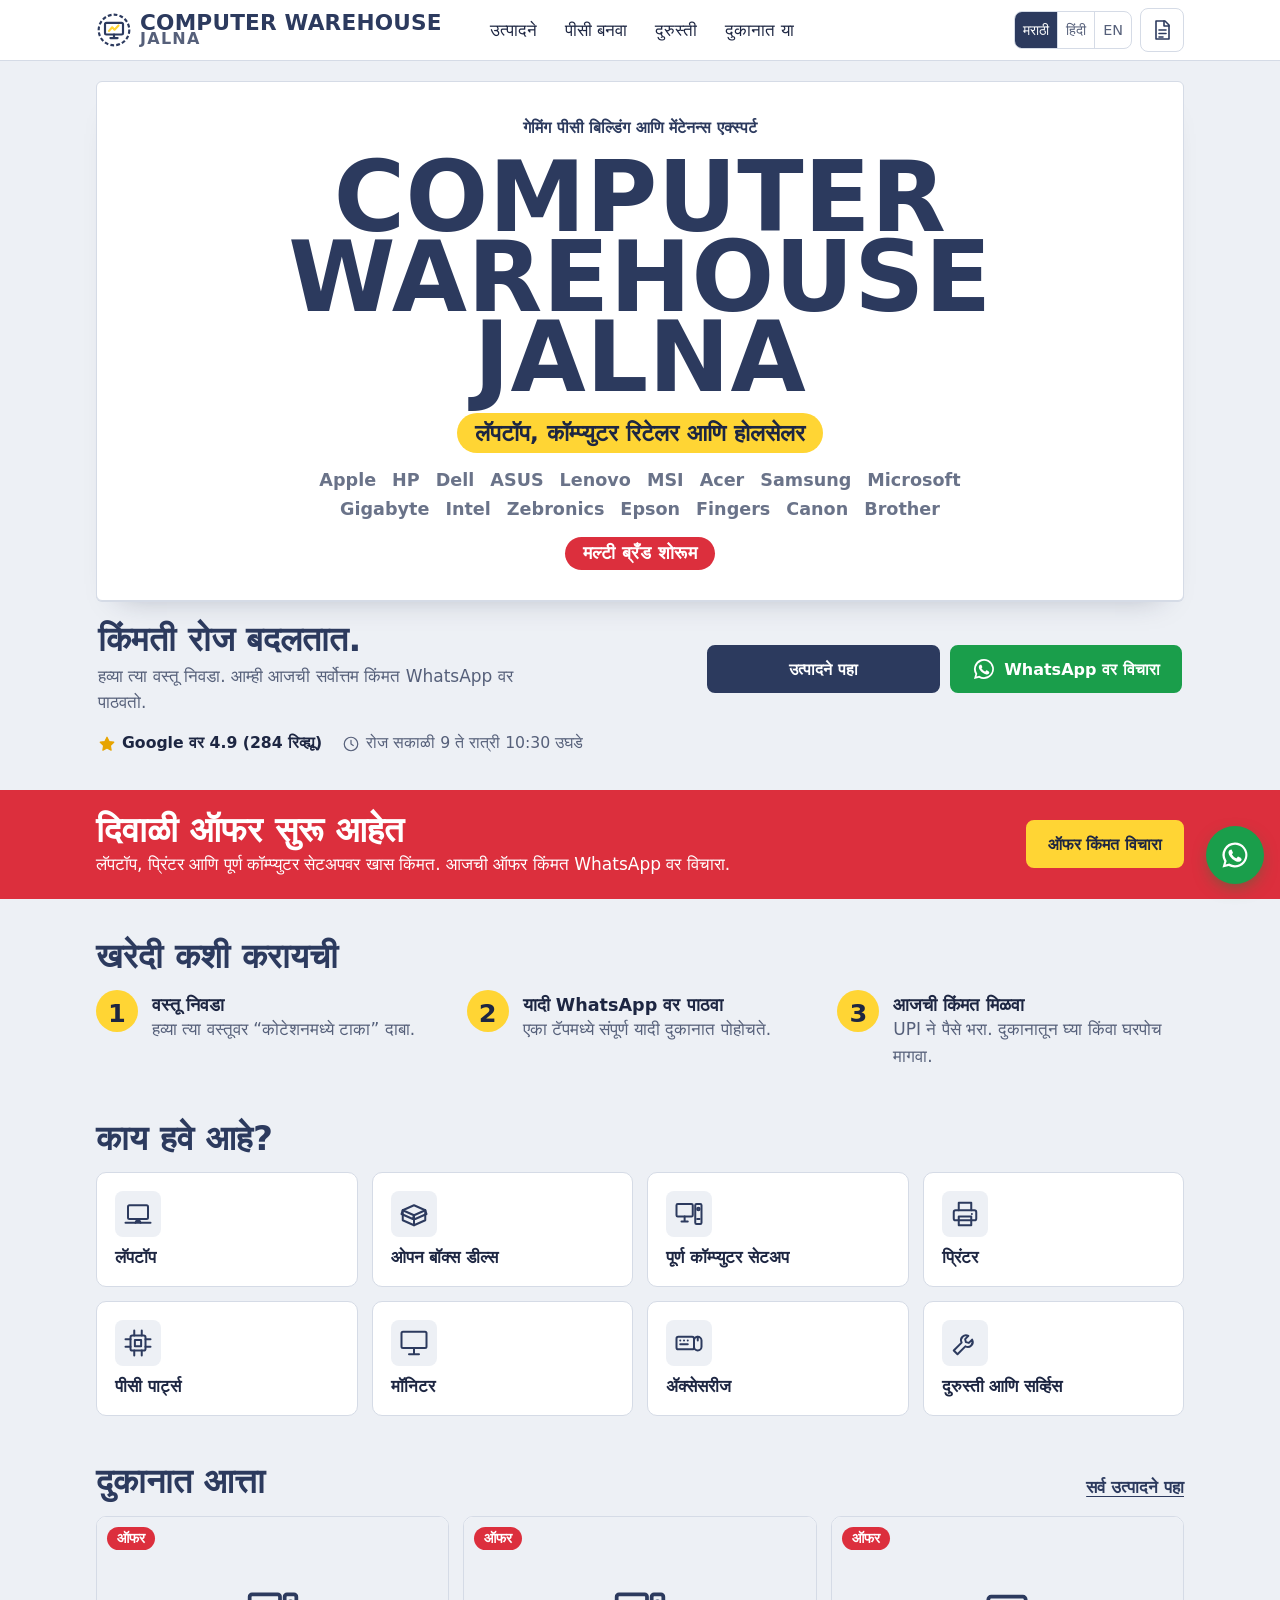
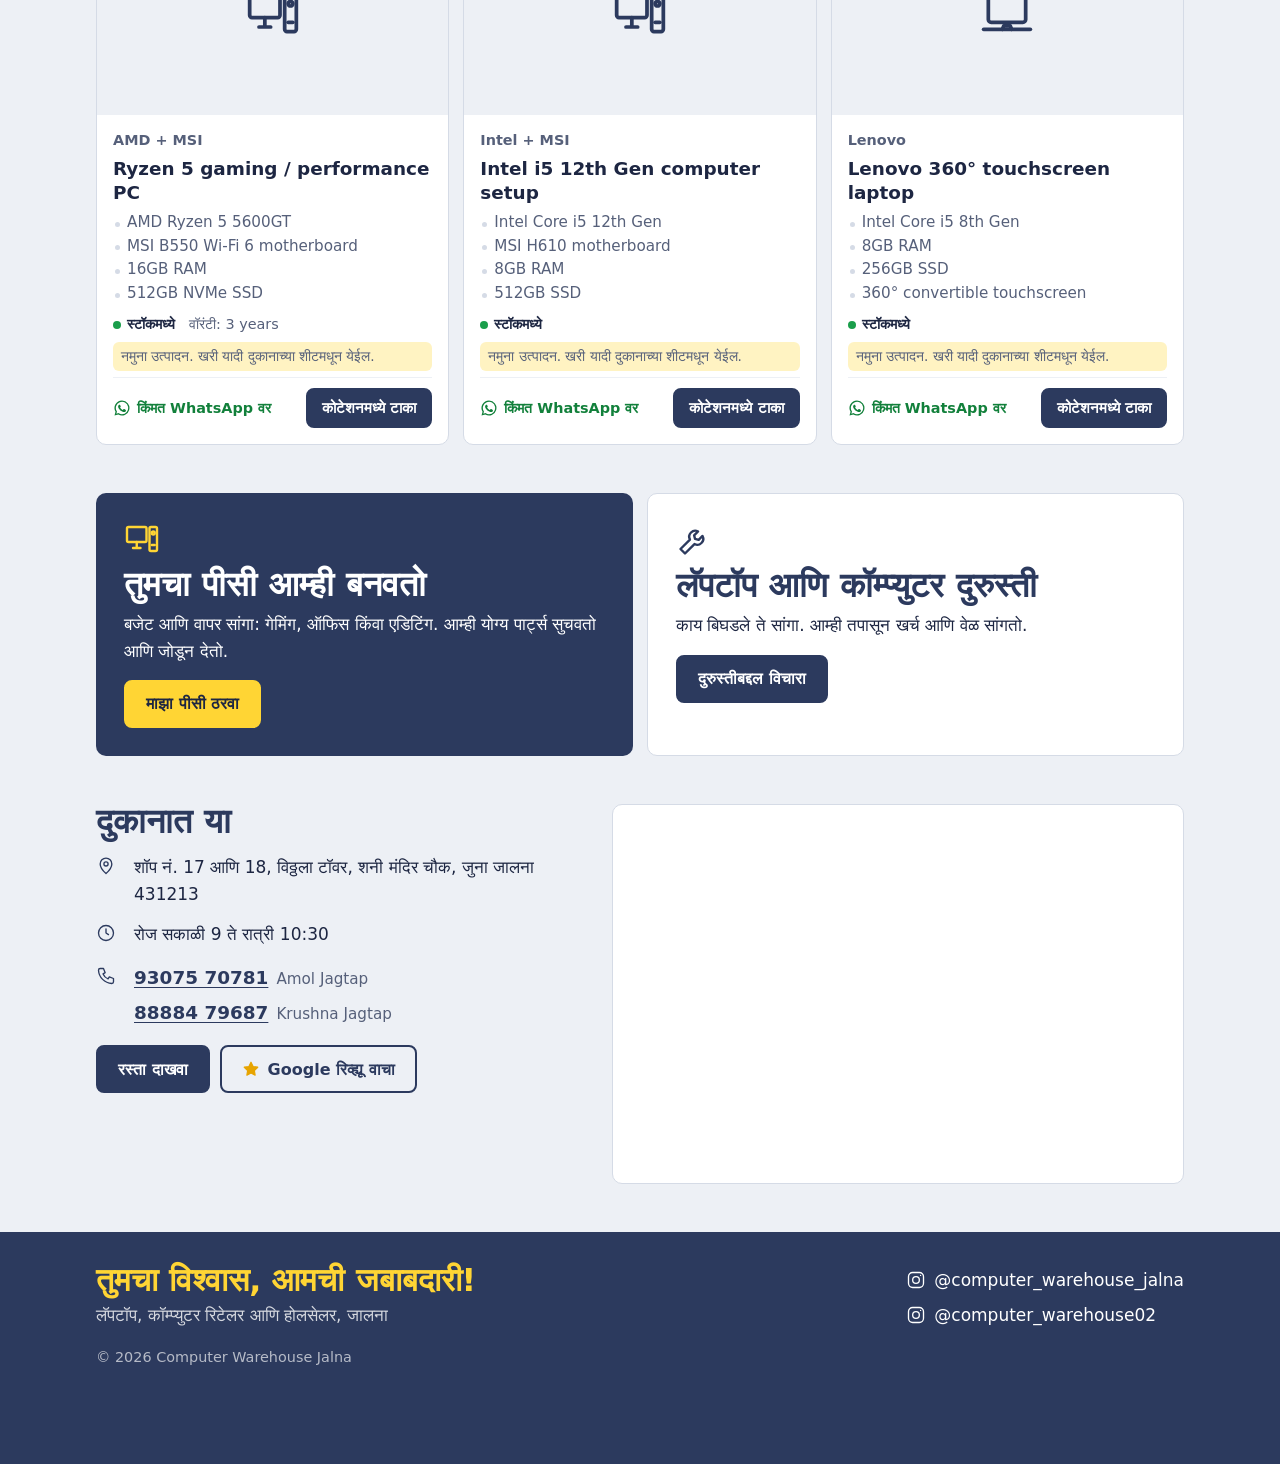
==== pc-shop/index.html @ ecf039ef "Add Computer Warehouse Jalna home page draft Signboard-style hero, Diwali offer strip, how buying wo" ====
<!doctype html>
<html lang="mr">
<head>
  <meta charset="utf-8">
  <meta name="viewport" content="width=device-width, initial-scale=1">
  <title>Computer Warehouse Jalna | लॅपटॉप, कॉम्प्युटर, प्रिंटर</title>
  <meta name="description" content="Computer Warehouse Jalna: laptops, complete computer setups, printers, PC parts and repair at Shani Mandir Chowk, Old Jalna. Get today's price on WhatsApp.">
  <meta name="theme-color" content="#2C3A5E">
  <link rel="preload" href="assets/fonts/teko-latin-700-normal.woff2" as="font" type="font/woff2" crossorigin>
  <link rel="preload" href="assets/fonts/mukta-devanagari-400-normal.woff2" as="font" type="font/woff2" crossorigin>
  <link rel="stylesheet" href="assets/css/fonts.css">
  <link rel="stylesheet" href="assets/css/style.css">
</head>
<body>
  <a class="skip" href="#main" data-i18n="skip">मुख्य मजकुराकडे जा</a>

  <header class="topbar">
    <div class="topbar-inner">
      <a class="logo" href="index.html" aria-label="Computer Warehouse Jalna">
        <span class="logo-mark" data-icon="mark"></span>
        <span class="logo-text"><span class="logo-name">Computer Warehouse</span><span class="logo-city">Jalna</span></span>
      </a>

      <nav class="nav" aria-label="Main">
        <a href="products.html" data-i18n="nav_products">उत्पादने</a>
        <a href="build.html" data-i18n="nav_build">पीसी बनवा</a>
        <a href="repair.html" data-i18n="nav_repair">दुरुस्ती</a>
        <a href="#visit" data-i18n="nav_visit">दुकानात या</a>
      </nav>

      <div class="topbar-tools">
        <div class="lang" role="group" aria-label="Language / भाषा">
          <button type="button" data-lang="mr" aria-pressed="true">मराठी</button>
          <button type="button" data-lang="hi" aria-pressed="false">हिंदी</button>
          <button type="button" data-lang="en" aria-pressed="false">EN</button>
        </div>
        <button type="button" class="quote-btn" data-open-quote data-i18n-label="quote_btn">
          <span data-icon="quote"></span>
          <span class="quote-count" data-quote-count hidden>0</span>
        </button>
      </div>
    </div>
  </header>

  <main id="main">
    <section class="hero">
      <div class="wrap">
        <div class="board">
          <p class="board-kicker" data-i18n="hero_kicker">गेमिंग पीसी बिल्डिंग आणि मेंटेनन्स एक्स्पर्ट</p>
          <h1 class="board-name"><span>Computer Warehouse</span> <span>Jalna</span></h1>
          <p class="pill pill-yellow" data-i18n="hero_pill">लॅपटॉप, कॉम्प्युटर रिटेलर आणि होलसेलर</p>
          <ul class="brands" id="brands" aria-label="Brands"></ul>
          <p class="pill pill-red" data-i18n="hero_red">मल्टी ब्रँड शोरूम</p>
        </div>

        <div class="hero-note">
          <div class="hero-price">
            <p class="hero-price-title" data-i18n="price_title">किंमती रोज बदलतात.</p>
            <p data-i18n="price_body">हव्या त्या वस्तू निवडा. आम्ही आजची सर्वोत्तम किंमत WhatsApp वर पाठवतो.</p>
          </div>
          <div class="hero-actions">
            <a class="btn" href="products.html" data-i18n="btn_browse">उत्पादने पहा</a>
            <a class="btn btn-wa" data-wa="wa_hello" href="#"><span data-icon="whatsapp"></span><span data-i18n="btn_wa">WhatsApp वर विचारा</span></a>
          </div>
          <ul class="hero-facts">
            <li><a data-place-link href="#"><span class="fact-star" data-icon="star" data-size="18"></span><span data-rating></span></a></li>
            <li><span data-icon="clock" data-size="18"></span><span data-i18n="open_today">रोज सकाळी 9 ते रात्री 10:30 उघडे</span></li>
          </ul>
        </div>
      </div>
    </section>

    <section class="offer" id="offer">
      <div class="wrap offer-inner">
        <div>
          <h2 class="offer-title" data-i18n="offer_title">दिवाळी ऑफर सुरू आहेत</h2>
          <p data-i18n="offer_body"></p>
        </div>
        <a class="btn btn-yellow" data-wa="wa_offer" href="#" data-i18n="offer_btn">ऑफर किंमत विचारा</a>
      </div>
    </section>

    <section class="section how">
      <div class="wrap">
        <h2 class="h2" data-i18n="how_title">खरेदी कशी करायची</h2>
        <ol class="steps">
          <li><h3 data-i18n="step1_t"></h3><p data-i18n="step1_b"></p></li>
          <li><h3 data-i18n="step2_t"></h3><p data-i18n="step2_b"></p></li>
          <li><h3 data-i18n="step3_t"></h3><p data-i18n="step3_b"></p></li>
        </ol>
      </div>
    </section>

    <section class="section">
      <div class="wrap">
        <h2 class="h2" data-i18n="cat_title">काय हवे आहे?</h2>
        <ul class="cats" id="categories"></ul>
      </div>
    </section>

    <section class="section featured" id="featured-section">
      <div class="wrap">
        <div class="section-head">
          <h2 class="h2" data-i18n="featured_title">दुकानात आत्ता</h2>
          <a class="text-link" href="products.html" data-i18n="featured_more">सर्व उत्पादने पहा</a>
        </div>
        <ul class="cards" id="featured"></ul>
      </div>
    </section>

    <section class="section">
      <div class="wrap services">
        <div class="service service-build">
          <span class="service-icon" data-icon="pc-setups" data-size="36"></span>
          <h2 class="h2" data-i18n="build_t"></h2>
          <p data-i18n="build_b"></p>
          <a class="btn btn-yellow" href="build.html" data-i18n="build_btn"></a>
        </div>
        <div class="service service-repair">
          <span class="service-icon" data-icon="repair" data-size="36"></span>
          <h2 class="h2" data-i18n="repair_t"></h2>
          <p data-i18n="repair_b"></p>
          <a class="btn" href="repair.html" data-i18n="repair_btn"></a>
        </div>
      </div>
    </section>

    <section class="section visit" id="visit">
      <div class="wrap visit-inner">
        <div class="visit-info">
          <h2 class="h2" data-i18n="visit_title">दुकानात या</h2>
          <dl class="facts">
            <div><dt><span data-icon="pin" data-size="20"></span><span class="sr-only">Address</span></dt><dd data-i18n="address"></dd></div>
            <div><dt><span data-icon="clock" data-size="20"></span><span class="sr-only" data-i18n="hours_t"></span></dt><dd data-i18n="hours_v"></dd></div>
            <div><dt><span data-icon="phone" data-size="20"></span><span class="sr-only" data-i18n="phone_t"></span></dt><dd><ul class="phones" id="phones"></ul></dd></div>
          </dl>
          <div class="visit-actions">
            <a class="btn" data-directions href="#" target="_blank" rel="noopener" data-i18n="directions">रस्ता दाखवा</a>
            <a class="btn btn-ghost" data-place-link href="#" target="_blank" rel="noopener"><span class="fact-star" data-icon="star" data-size="18"></span><span data-i18n="reviews_link"></span></a>
          </div>
        </div>
        <div class="visit-map">
          <iframe data-map title="Map: Computer Warehouse Jalna" loading="lazy" referrerpolicy="no-referrer-when-downgrade"></iframe>
        </div>
      </div>
    </section>
  </main>

  <footer class="footer">
    <div class="wrap footer-inner">
      <div>
        <p class="footer-tag" data-i18n="footer_tag">तुमचा विश्वास, आमची जबाबदारी!</p>
        <p class="footer-small" data-i18n="footer_small"></p>
      </div>
      <div class="footer-links">
        <a data-insta href="#" target="_blank" rel="noopener"><span data-icon="instagram" data-size="20"></span>@computer_warehouse_jalna</a>
        <a data-insta href="#" target="_blank" rel="noopener"><span data-icon="instagram" data-size="20"></span>@computer_warehouse02</a>
      </div>
      <p class="footer-copy">© <span id="year"></span> Computer Warehouse Jalna</p>
    </div>
  </footer>

  <a class="wa-float" data-wa="wa_hello" href="#" data-i18n-label="btn_wa"><span data-icon="whatsapp"></span></a>

  <dialog class="quote" id="quote" aria-labelledby="quote-title">
    <div class="quote-head">
      <h2 id="quote-title" data-i18n="quote_title">कोटेशन यादी</h2>
      <button type="button" class="icon-btn" data-close data-i18n-label="q_close"><span data-icon="close"></span></button>
    </div>
    <ul class="quote-list" id="quote-list"></ul>
    <form class="quote-form" id="quote-form" novalidate>
      <fieldset>
        <legend data-i18n="q_how">वस्तू कशी घ्याल?</legend>
        <label class="radio"><input type="radio" name="how" value="pickup" checked><span data-i18n="q_pickup"></span></label>
        <label class="radio"><input type="radio" name="how" value="jalna"><span data-i18n="q_jalna"></span></label>
        <label class="radio"><input type="radio" name="how" value="other"><span data-i18n="q_other"></span></label>
      </fieldset>
      <label class="field" data-place><span data-i18n="q_place"></span><input name="place" autocomplete="address-level2"></label>
      <label class="field"><span data-i18n="q_name"></span><input name="name" autocomplete="name"></label>
      <label class="field"><span data-i18n="q_gst"></span><input name="gst" maxlength="15"></label>
      <label class="field"><span data-i18n="q_note"></span><textarea name="note" rows="2"></textarea></label>
      <button type="submit" class="btn btn-wa btn-block"><span data-icon="whatsapp"></span><span data-i18n="q_send"></span></button>
    </form>
  </dialog>

  <script src="assets/js/config.js"></script>
  <script src="assets/js/i18n.js"></script>
  <script src="assets/js/icons.js"></script>
  <script src="assets/js/products.js"></script>
  <script src="assets/js/quote.js"></script>
  <script src="assets/js/app.js"></script>
</body>
</html>
---- pc-shop/assets/css/fonts.css ----
/*
 * Fonts are hosted with the site (no Google Fonts request).
 * Teko and Mukta, both SIL Open Font License 1.1 (see assets/fonts/OFL-*.txt).
 * Each weight has a Latin file and a Devanagari file; the browser only downloads what a page uses.
 */
@font-face { font-family: "Teko"; font-style: normal; font-weight: 600; font-display: swap;
  src: url("../fonts/teko-latin-600-normal.woff2") format("woff2");
  unicode-range: U+0000-00FF, U+0131, U+0152-0153, U+02BB-02BC, U+02C6, U+02DA, U+02DC, U+0304, U+0308, U+0329, U+2000-206F, U+20AC, U+2122, U+2191, U+2193, U+2212, U+2215, U+FEFF, U+FFFD; }
@font-face { font-family: "Teko"; font-style: normal; font-weight: 600; font-display: swap;
  src: url("../fonts/teko-devanagari-600-normal.woff2") format("woff2");
  unicode-range: U+0900-097F, U+1CD0-1CF9, U+200C-200D, U+20A8, U+20B9, U+20F0, U+25CC, U+A830-A839, U+A8E0-A8FF, U+11B00-11B09; }
@font-face { font-family: "Teko"; font-style: normal; font-weight: 700; font-display: swap;
  src: url("../fonts/teko-latin-700-normal.woff2") format("woff2");
  unicode-range: U+0000-00FF, U+0131, U+0152-0153, U+02BB-02BC, U+02C6, U+02DA, U+02DC, U+0304, U+0308, U+0329, U+2000-206F, U+20AC, U+2122, U+2191, U+2193, U+2212, U+2215, U+FEFF, U+FFFD; }
@font-face { font-family: "Teko"; font-style: normal; font-weight: 700; font-display: swap;
  src: url("../fonts/teko-devanagari-700-normal.woff2") format("woff2");
  unicode-range: U+0900-097F, U+1CD0-1CF9, U+200C-200D, U+20A8, U+20B9, U+20F0, U+25CC, U+A830-A839, U+A8E0-A8FF, U+11B00-11B09; }

@font-face { font-family: "Mukta"; font-style: normal; font-weight: 400; font-display: swap;
  src: url("../fonts/mukta-latin-400-normal.woff2") format("woff2");
  unicode-range: U+0000-00FF, U+0131, U+0152-0153, U+02BB-02BC, U+02C6, U+02DA, U+02DC, U+0304, U+0308, U+0329, U+2000-206F, U+20AC, U+2122, U+2191, U+2193, U+2212, U+2215, U+FEFF, U+FFFD; }
@font-face { font-family: "Mukta"; font-style: normal; font-weight: 400; font-display: swap;
  src: url("../fonts/mukta-devanagari-400-normal.woff2") format("woff2");
  unicode-range: U+0900-097F, U+1CD0-1CF9, U+200C-200D, U+20A8, U+20B9, U+20F0, U+25CC, U+A830-A839, U+A8E0-A8FF, U+11B00-11B09; }
@font-face { font-family: "Mukta"; font-style: normal; font-weight: 500; font-display: swap;
  src: url("../fonts/mukta-latin-500-normal.woff2") format("woff2");
  unicode-range: U+0000-00FF, U+0131, U+0152-0153, U+02BB-02BC, U+02C6, U+02DA, U+02DC, U+0304, U+0308, U+0329, U+2000-206F, U+20AC, U+2122, U+2191, U+2193, U+2212, U+2215, U+FEFF, U+FFFD; }
@font-face { font-family: "Mukta"; font-style: normal; font-weight: 500; font-display: swap;
  src: url("../fonts/mukta-devanagari-500-normal.woff2") format("woff2");
  unicode-range: U+0900-097F, U+1CD0-1CF9, U+200C-200D, U+20A8, U+20B9, U+20F0, U+25CC, U+A830-A839, U+A8E0-A8FF, U+11B00-11B09; }
@font-face { font-family: "Mukta"; font-style: normal; font-weight: 600; font-display: swap;
  src: url("../fonts/mukta-latin-600-normal.woff2") format("woff2");
  unicode-range: U+0000-00FF, U+0131, U+0152-0153, U+02BB-02BC, U+02C6, U+02DA, U+02DC, U+0304, U+0308, U+0329, U+2000-206F, U+20AC, U+2122, U+2191, U+2193, U+2212, U+2215, U+FEFF, U+FFFD; }
@font-face { font-family: "Mukta"; font-style: normal; font-weight: 600; font-display: swap;
  src: url("../fonts/mukta-devanagari-600-normal.woff2") format("woff2");
  unicode-range: U+0900-097F, U+1CD0-1CF9, U+200C-200D, U+20A8, U+20B9, U+20F0, U+25CC, U+A830-A839, U+A8E0-A8FF, U+11B00-11B09; }
@font-face { font-family: "Mukta"; font-style: normal; font-weight: 700; font-display: swap;
  src: url("../fonts/mukta-latin-700-normal.woff2") format("woff2");
  unicode-range: U+0000-00FF, U+0131, U+0152-0153, U+02BB-02BC, U+02C6, U+02DA, U+02DC, U+0304, U+0308, U+0329, U+2000-206F, U+20AC, U+2122, U+2191, U+2193, U+2212, U+2215, U+FEFF, U+FFFD; }
@font-face { font-family: "Mukta"; font-style: normal; font-weight: 700; font-display: swap;
  src: url("../fonts/mukta-devanagari-700-normal.woff2") format("woff2");
  unicode-range: U+0900-097F, U+1CD0-1CF9, U+200C-200D, U+20A8, U+20B9, U+20F0, U+25CC, U+A830-A839, U+A8E0-A8FF, U+11B00-11B09; }
---- pc-shop/assets/css/style.css ----
/*
 * Computer Warehouse Jalna
 * Colours come from the shop signboard: navy lettering on a white board,
 * a yellow strip, a red strip. Kraft brown is the carton colour used for open-box items.
 */
:root {
  --navy: #2C3A5E;
  --ink: #1D2642;
  --muted: #56607A;
  --paper: #EDF0F5;
  --white: #FFFFFF;
  --line: #D5DBE6;
  --yellow: #FFD534;
  --yellow-soft: #FFF3C2;
  --red: #DC2F3D;
  --kraft: #CDA676;
  --kraft-ink: #3D2B14;
  --wa: #1A9E4B;
  --wa-dark: #12803B;

  --radius: 10px;
  --wrap: 1120px;
  --gutter: 16px;

  --display: "Teko", "Mukta", system-ui, sans-serif;
  --body: "Mukta", system-ui, -apple-system, "Segoe UI", sans-serif;
}

*, *::before, *::after { box-sizing: border-box; }

html { -webkit-text-size-adjust: 100%; scroll-padding-top: 80px; }

body {
  margin: 0;
  background: var(--paper);
  color: var(--ink);
  font-family: var(--body);
  font-size: 1.0625rem;
  line-height: 1.55;
}

img { max-width: 100%; display: block; }
h1, h2, h3, p { margin: 0; }
ul, ol { margin: 0; padding: 0; list-style: none; }
a { color: inherit; }
button { font: inherit; color: inherit; }

:focus-visible { outline: 3px solid var(--navy); outline-offset: 2px; border-radius: 4px; }

.sr-only {
  position: absolute; width: 1px; height: 1px; overflow: hidden;
  clip: rect(0 0 0 0); white-space: nowrap;
}

.skip {
  position: absolute; left: 8px; top: -60px; z-index: 50;
  background: var(--navy); color: var(--white); padding: 8px 14px; border-radius: 6px;
}
.skip:focus { top: 8px; }

.wrap { max-width: var(--wrap); margin: 0 auto; padding: 0 var(--gutter); }

[data-icon] { display: inline-flex; line-height: 0; }

/* ---------- Buttons ---------- */
.btn {
  display: inline-flex; align-items: center; justify-content: center; gap: 8px;
  min-height: 48px; padding: 10px 20px;
  background: var(--navy); color: var(--white);
  border: 2px solid var(--navy); border-radius: 8px;
  font-weight: 600; font-size: 1rem; line-height: 1.2; text-decoration: none; text-align: center;
  cursor: pointer;
}
.btn:hover { background: var(--ink); border-color: var(--ink); }
.btn-wa { background: var(--wa); border-color: var(--wa); }
.btn-wa:hover { background: var(--wa-dark); border-color: var(--wa-dark); }
.btn-yellow { background: var(--yellow); border-color: var(--yellow); color: var(--ink); }
.btn-yellow:hover { background: #F5C800; border-color: #F5C800; }
.btn-ghost { background: transparent; color: var(--navy); }
.btn-ghost:hover { background: var(--white); color: var(--ink); }
.btn-small { min-height: 40px; padding: 6px 14px; font-size: .95rem; }
.btn-block { width: 100%; }
.btn:disabled { opacity: .45; cursor: not-allowed; }
.btn.is-added { background: var(--white); color: var(--navy); }

.text-link { color: var(--navy); font-weight: 600; text-underline-offset: 3px; }

/* ---------- Top bar ---------- */
.topbar {
  position: sticky; top: 0; z-index: 20;
  background: var(--white); border-bottom: 1px solid var(--line);
}
.topbar-inner {
  max-width: var(--wrap); margin: 0 auto; padding: 8px var(--gutter);
  display: flex; align-items: center; gap: 12px;
}
.logo { display: flex; align-items: center; gap: 8px; text-decoration: none; color: var(--navy); }
.logo-mark svg { width: 36px; height: 36px; }
.logo-text { display: flex; flex-direction: column; font-family: var(--display); text-transform: uppercase; line-height: .85; }
.logo-name { font-size: 1.35rem; font-weight: 700; letter-spacing: .01em; }
.logo-city { font-size: 1rem; font-weight: 600; color: var(--muted); letter-spacing: .08em; }

.nav { display: none; }
.topbar-tools { margin-left: auto; display: flex; align-items: center; gap: 8px; }

.lang { display: flex; border: 1px solid var(--line); border-radius: 8px; overflow: hidden; }
.lang button {
  border: 0; background: transparent; padding: 6px 8px; min-height: 36px; cursor: pointer;
  font-size: .9rem; font-weight: 500; color: var(--muted);
}
.lang button + button { border-left: 1px solid var(--line); }
.lang button[aria-pressed="true"] { background: var(--navy); color: var(--white); }

.quote-btn {
  position: relative; display: inline-flex; align-items: center; justify-content: center;
  width: 44px; height: 44px; border: 1px solid var(--line); border-radius: 8px;
  background: var(--white); color: var(--navy); cursor: pointer;
}
.quote-count {
  position: absolute; top: -6px; right: -6px; min-width: 22px; height: 22px; padding: 0 6px;
  border-radius: 11px; background: var(--red); color: var(--white);
  font-size: .8rem; font-weight: 700; line-height: 22px; text-align: center;
}
.quote-count[hidden] { display: none; }

@media (min-width: 900px) {
  .nav { display: flex; gap: 4px; margin-left: 24px; }
  .nav a {
    padding: 8px 12px; border-radius: 6px; text-decoration: none; font-weight: 500; color: var(--ink);
  }
  .nav a:hover { background: var(--paper); }
}

/* ---------- Hero: the signboard ---------- */
.hero { padding: 20px 0 8px; }

.board {
  background: var(--white);
  border: 1px solid var(--line);
  border-radius: 6px;
  box-shadow: 0 1px 0 var(--line), 0 18px 30px -24px rgba(29, 38, 66, .35);
  padding: 22px 18px 20px;
  text-align: center;
}
.board-kicker { font-weight: 600; color: var(--navy); font-size: .98rem; }
.board-name {
  font-family: var(--display);
  font-weight: 700;
  text-transform: uppercase;
  color: var(--navy);
  font-size: clamp(3.1rem, 15.5vw, 7.4rem);
  line-height: .82;
  letter-spacing: .005em;
  margin: 10px auto 16px;
  max-width: 11ch;
  padding-top: .08em;
}
.pill {
  display: inline-block; padding: 4px 18px; border-radius: 999px;
  font-weight: 600; line-height: 1.35;
}
.pill-yellow { background: var(--yellow); color: var(--ink); font-size: clamp(1rem, 3.6vw, 1.45rem); }
.pill-red { background: var(--red); color: var(--white); font-size: clamp(.95rem, 3vw, 1.15rem); letter-spacing: .02em; }

.brands {
  display: flex; flex-wrap: wrap; justify-content: center; gap: 2px 16px;
  margin: 14px auto 14px; max-width: 720px;
  font-weight: 700; color: #6A7389; font-size: clamp(.9rem, 2.8vw, 1.1rem);
}

@media (min-width: 900px) {
  .board { padding: 34px 40px 30px; }
  /* Desktop: same two lines as the signboard, the name then the city */
  .board-name { max-width: none; font-size: min(7.6vw, 7.2rem); }
  .board-name span { display: block; }
}

.hero-note {
  display: grid; gap: 16px; padding: 22px 2px 6px;
}
.hero-price-title { font-family: var(--display); font-weight: 600; font-size: 2.1rem; line-height: 1; color: var(--navy); }
.hero-price p:last-child { color: var(--muted); max-width: 42ch; margin-top: 6px; }
.hero-actions { display: flex; flex-wrap: wrap; gap: 10px; }
.hero-actions .btn { flex: 1 1 180px; }
.hero-facts { display: flex; flex-wrap: wrap; gap: 6px 20px; font-size: .98rem; color: var(--muted); }
.hero-facts li, .hero-facts a { display: inline-flex; align-items: center; gap: 6px; }
.hero-facts a { text-decoration: none; color: var(--ink); font-weight: 600; }
.hero-facts a:hover { text-decoration: underline; }
.fact-star { color: #E7A400; }
.fact-star svg { fill: currentColor; }

@media (min-width: 900px) {
  .hero-note { grid-template-columns: 1.2fr 1fr; align-items: center; column-gap: 40px; }
  .hero-facts { grid-column: 1 / -1; }
}

/* ---------- Offer strip ---------- */
.offer { margin-top: 20px; background: var(--red); color: var(--white); }
.offer[hidden] { display: none; }
.offer-inner { display: grid; gap: 14px; padding-top: 22px; padding-bottom: 22px; }
.offer-title { font-family: var(--display); font-weight: 600; font-size: 2.2rem; line-height: 1; }
.offer p { max-width: 60ch; margin-top: 4px; }
@media (min-width: 760px) {
  .offer-inner { grid-template-columns: 1fr auto; align-items: center; column-gap: 32px; }
}

/* ---------- Sections ---------- */
.section { padding: 40px 0 8px; }
.h2 { font-family: var(--display); font-weight: 600; font-size: 2.15rem; line-height: 1; color: var(--navy); }
.section .h2 { margin-bottom: 16px; }
.section-head { display: flex; align-items: baseline; justify-content: space-between; gap: 12px; flex-wrap: wrap; margin-bottom: 16px; }
.section-head .h2 { margin-bottom: 0; }

/* How buying works (a real sequence, so it is numbered) */
.steps { display: grid; gap: 12px; counter-reset: step; }
.steps li {
  counter-increment: step;
  position: relative; padding: 4px 0 4px 56px; min-height: 44px;
}
.steps li::before {
  content: counter(step);
  position: absolute; left: 0; top: 0;
  width: 42px; height: 42px; border-radius: 50%;
  background: var(--yellow); color: var(--ink);
  font-family: var(--display); font-weight: 600; font-size: 1.6rem; line-height: 46px; text-align: center;
}
.steps h3 { font-size: 1.1rem; font-weight: 700; line-height: 1.3; }
.steps p { color: var(--muted); }
@media (min-width: 760px) {
  .steps { grid-template-columns: repeat(3, 1fr); gap: 24px; }
}

/* Categories */
.cats { display: grid; grid-template-columns: repeat(2, 1fr); gap: 10px; }
.cat {
  display: flex; flex-direction: column; align-items: flex-start; gap: 10px;
  height: 100%; padding: 14px; background: var(--white);
  border: 1px solid var(--line); border-radius: var(--radius);
  text-decoration: none; color: var(--navy);
}
.cat:hover { border-color: var(--navy); }
.cat-icon { display: inline-flex; padding: 8px; border-radius: 8px; background: var(--paper); }
.cat-name { font-weight: 700; line-height: 1.25; color: var(--ink); }
@media (min-width: 760px) {
  .cats { grid-template-columns: repeat(4, 1fr); gap: 14px; }
  .cat { padding: 18px; }
}

/* Product cards */
.cards { display: grid; gap: 14px; }
@media (min-width: 640px) { .cards { grid-template-columns: repeat(2, 1fr); } }
@media (min-width: 980px) { .cards { grid-template-columns: repeat(3, 1fr); } }

.card {
  display: flex; flex-direction: column;
  background: var(--white); border: 1px solid var(--line); border-radius: var(--radius); overflow: hidden;
}
.card-media {
  position: relative; display: flex; align-items: center; justify-content: center;
  aspect-ratio: 5 / 2; background: var(--paper); color: var(--navy);
}
.card-media:has(img) { aspect-ratio: 4 / 3; }
@media (min-width: 640px) { .card-media { aspect-ratio: 16 / 9; } }
.card-media img { width: 100%; height: 100%; object-fit: contain; background: var(--white); }
.tags { position: absolute; top: 10px; left: 10px; display: flex; gap: 6px; }
.tag { padding: 1px 10px; border-radius: 999px; font-size: .85rem; font-weight: 700; }
.tag-box { background: var(--kraft); color: var(--kraft-ink); }
.tag-offer { background: var(--red); color: var(--white); }

.card-body { display: flex; flex-direction: column; gap: 6px; padding: 14px 16px 16px; flex: 1; }
.card-brand { font-size: .9rem; font-weight: 600; color: var(--muted); }
.card-name { font-size: 1.15rem; font-weight: 700; line-height: 1.3; }
.card-specs { font-size: .95rem; color: var(--muted); }
.card-specs li { padding-left: 14px; position: relative; }
.card-specs li::before { content: ""; position: absolute; left: 2px; top: .7em; width: 5px; height: 5px; border-radius: 50%; background: var(--line); }
.card-meta { display: flex; flex-wrap: wrap; gap: 4px 14px; font-size: .9rem; margin-top: 2px; }
.stock { font-weight: 600; display: inline-flex; align-items: center; gap: 6px; }
.stock::before { content: ""; width: 8px; height: 8px; border-radius: 50%; background: var(--wa); }
.stock-order::before { background: #E7A400; }
.stock-out::before { background: var(--red); }
.warranty { color: var(--muted); }
.sample-note { font-size: .85rem; color: var(--muted); background: var(--yellow-soft); padding: 4px 8px; border-radius: 6px; }
.card-foot {
  display: flex; align-items: center; justify-content: space-between; gap: 10px;
  margin-top: auto; padding-top: 10px; border-top: 1px solid var(--paper);
}
.price-wa { display: inline-flex; align-items: center; gap: 6px; font-size: .9rem; font-weight: 600; color: var(--wa-dark); }
.price-wa svg { width: 18px; height: 18px; }

/* Build & repair */
.services { display: grid; gap: 14px; }
.service { display: flex; flex-direction: column; align-items: flex-start; gap: 10px; padding: 22px; border-radius: var(--radius); }
.service p { max-width: 46ch; }
.service .btn { margin-top: 6px; }
.service-build { background: var(--navy); color: var(--white); }
.service-build .h2 { color: var(--white); }
.service-build .service-icon { color: var(--yellow); }
.service-repair { background: var(--white); border: 1px solid var(--line); }
.service-repair .service-icon { color: var(--navy); }
.service .h2 { margin-bottom: 0; }
@media (min-width: 760px) { .services { grid-template-columns: 1fr 1fr; } .service { padding: 28px; } }

/* Visit */
.visit { padding-bottom: 48px; }
.visit-inner { display: grid; gap: 18px; }
.facts { display: grid; gap: 14px; margin: 0 0 18px; }
.facts > div { display: grid; grid-template-columns: 28px 1fr; gap: 10px; align-items: start; }
.facts dt { color: var(--navy); padding-top: 2px; }
.facts dd { margin: 0; }
.phones { display: grid; gap: 6px; }
.phone-link { display: inline-flex; align-items: baseline; gap: 8px; text-decoration: none; }
.phone-num { font-weight: 700; color: var(--navy); font-size: 1.15rem; text-decoration: underline; text-underline-offset: 3px; }
.phone-name { color: var(--muted); font-size: .95rem; }
.visit-actions { display: flex; flex-wrap: wrap; gap: 10px; }
.visit-map iframe {
  display: block; width: 100%; height: 300px; border: 1px solid var(--line); border-radius: var(--radius); background: var(--white);
}
@media (min-width: 900px) {
  .visit-inner { grid-template-columns: 1fr 1.2fr; gap: 40px; align-items: start; }
  .visit-map iframe { height: 380px; }
}

/* Footer */
.footer { background: var(--navy); color: var(--white); padding: 32px 0 96px; }
.footer-inner { display: grid; gap: 18px; }
.footer-tag { font-family: var(--display); font-weight: 600; font-size: 2rem; line-height: 1.05; color: var(--yellow); }
.footer-small { opacity: .8; margin-top: 4px; }
.footer-links { display: grid; gap: 8px; }
.footer-links a { display: inline-flex; align-items: center; gap: 8px; text-decoration: none; }
.footer-links a:hover { text-decoration: underline; }
.footer-copy { font-size: .9rem; opacity: .65; }
@media (min-width: 760px) {
  .footer-inner { grid-template-columns: 1fr auto; align-items: end; }
  .footer-copy { grid-column: 1 / -1; }
}

/* Floating WhatsApp */
.wa-float {
  position: fixed; right: 16px; bottom: 16px; z-index: 30;
  width: 58px; height: 58px; border-radius: 50%;
  display: flex; align-items: center; justify-content: center;
  background: var(--wa); color: var(--white);
  box-shadow: 0 6px 18px -6px rgba(18, 128, 59, .7);
}
.wa-float svg { width: 30px; height: 30px; }
.wa-float:hover { background: var(--wa-dark); }

/* ---------- Quote list (dialog) ---------- */
.quote {
  width: 100%; max-width: 440px; max-height: 92vh;
  margin: auto auto 0; padding: 0; border: 0; border-radius: 14px 14px 0 0;
  background: var(--white); color: var(--ink);
}
.quote::backdrop { background: rgba(29, 38, 66, .55); }
@media (min-width: 640px) {
  .quote { margin: 0 0 0 auto; height: 100vh; max-height: none; border-radius: 0; }
}
.quote[open] { display: block; overflow-y: auto; overscroll-behavior: contain; }
.quote-head { position: sticky; top: 0; z-index: 1; background: var(--white); }
.quote-head {
  display: flex; align-items: center; justify-content: space-between; gap: 12px;
  padding: 14px 16px; border-bottom: 1px solid var(--line);
}
.quote-head h2 { font-family: var(--display); font-weight: 600; font-size: 1.8rem; line-height: 1; color: var(--navy); }
.icon-btn {
  width: 44px; height: 44px; display: inline-flex; align-items: center; justify-content: center;
  border: 1px solid var(--line); border-radius: 8px; background: var(--white); cursor: pointer;
}
.quote-list { padding: 6px 16px; }
.quote-empty { padding: 20px 0; color: var(--muted); }
.quote-item {
  display: grid; grid-template-columns: 1fr auto; gap: 6px 12px; align-items: center;
  padding: 12px 0; border-bottom: 1px solid var(--paper);
}
.quote-item-name { display: flex; flex-direction: column; line-height: 1.3; }
.quote-item-name span { font-size: .9rem; color: var(--muted); }
.qty { display: inline-flex; align-items: center; border: 1px solid var(--line); border-radius: 8px; }
.qty button { width: 38px; height: 38px; border: 0; background: transparent; cursor: pointer; display: inline-flex; align-items: center; justify-content: center; }
.qty output { min-width: 26px; text-align: center; font-weight: 700; }
.link-btn { grid-column: 1 / -1; justify-self: start; border: 0; background: none; padding: 0; color: var(--red); font-size: .9rem; font-weight: 600; cursor: pointer; text-decoration: underline; }

.quote-form { display: grid; gap: 12px; padding: 14px 16px 20px; border-top: 1px solid var(--line); }
.quote-form[hidden] { display: none; }
.quote-form fieldset { border: 0; margin: 0; padding: 0; display: grid; gap: 6px; }
.quote-form legend { font-weight: 700; margin-bottom: 6px; }
.radio {
  display: flex; align-items: center; gap: 10px; min-height: 44px; padding: 6px 12px;
  border: 1px solid var(--line); border-radius: 8px; cursor: pointer;
}
.radio:has(input:checked) { border-color: var(--navy); background: var(--paper); }
.radio input { width: 18px; height: 18px; accent-color: var(--navy); }
.field { display: grid; gap: 4px; font-size: .95rem; font-weight: 600; }
.field[hidden] { display: none; }
.field input, .field textarea {
  font: inherit; font-weight: 400; padding: 10px 12px; min-height: 44px;
  border: 1px solid var(--line); border-radius: 8px; background: var(--white); color: var(--ink);
}
.field input:focus, .field textarea:focus { border-color: var(--navy); }

@media (prefers-reduced-motion: reduce) {
  * { scroll-behavior: auto !important; transition: none !important; animation: none !important; }
}
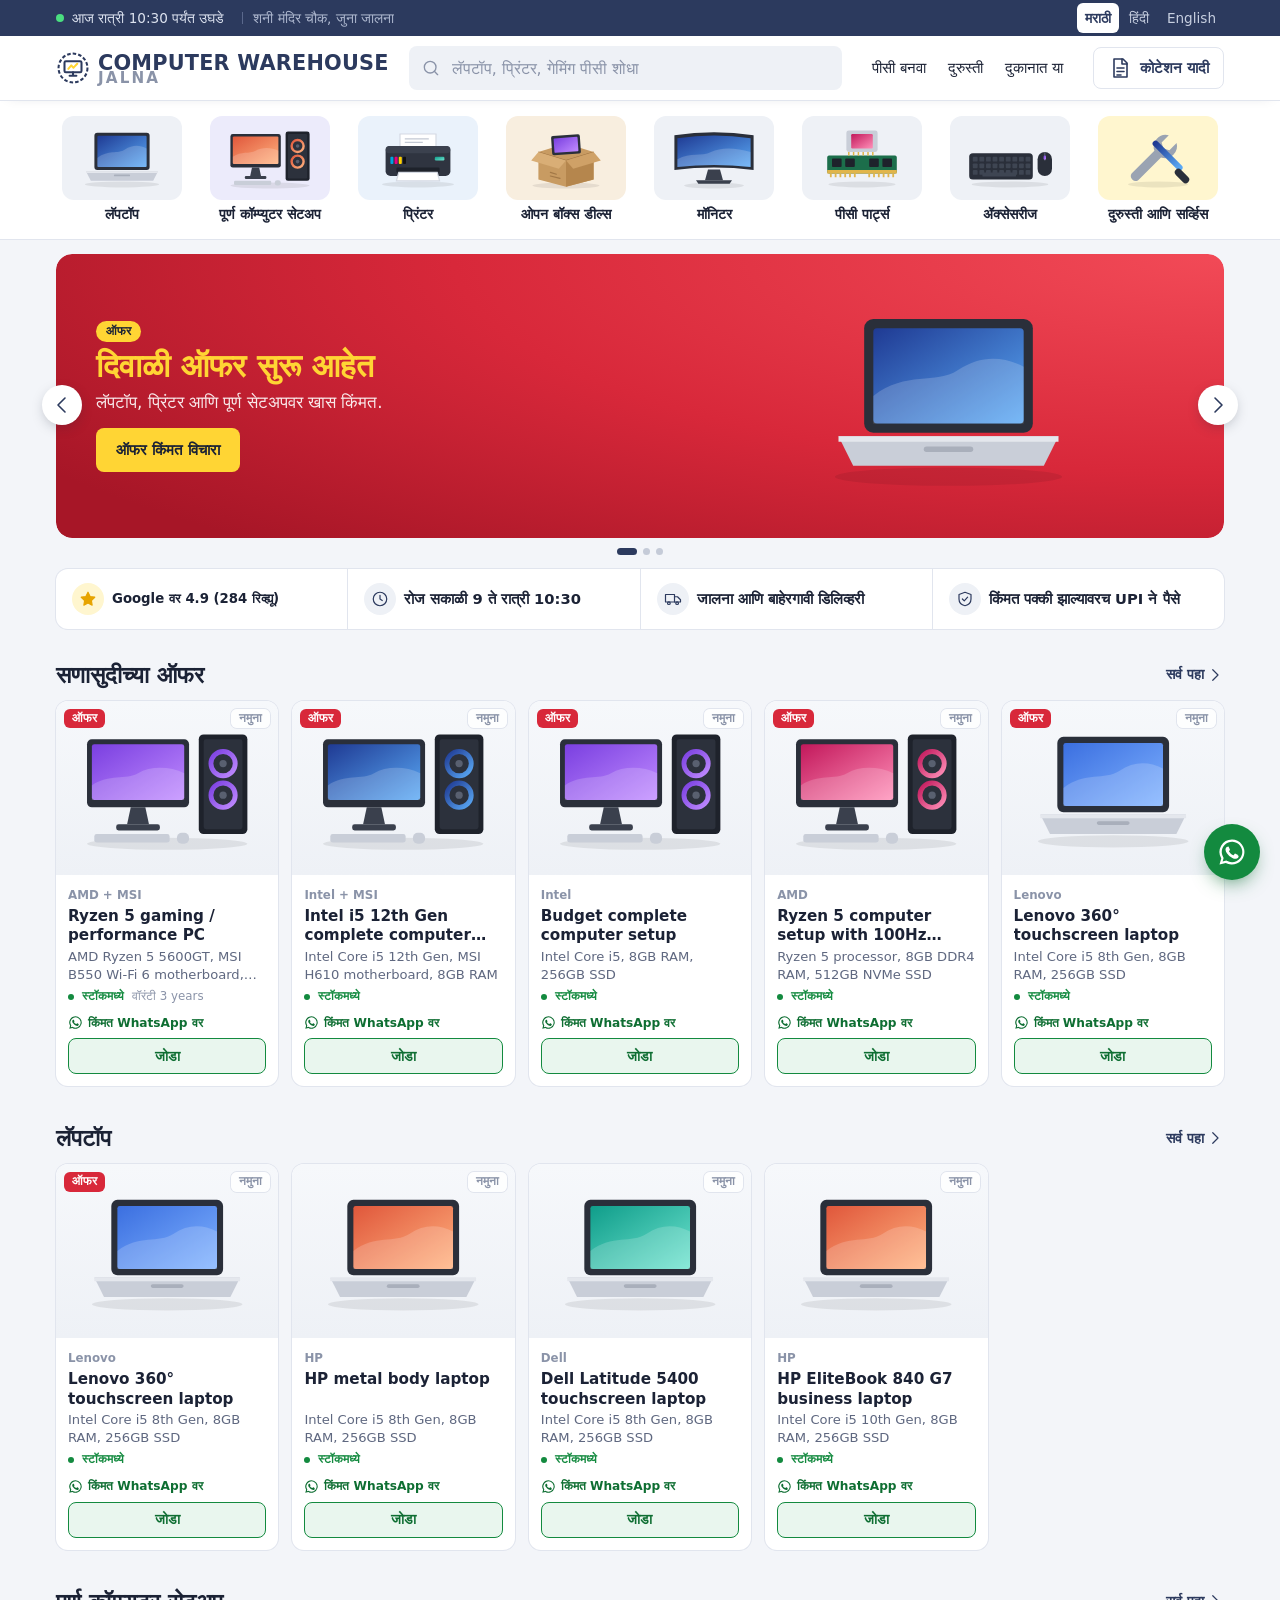
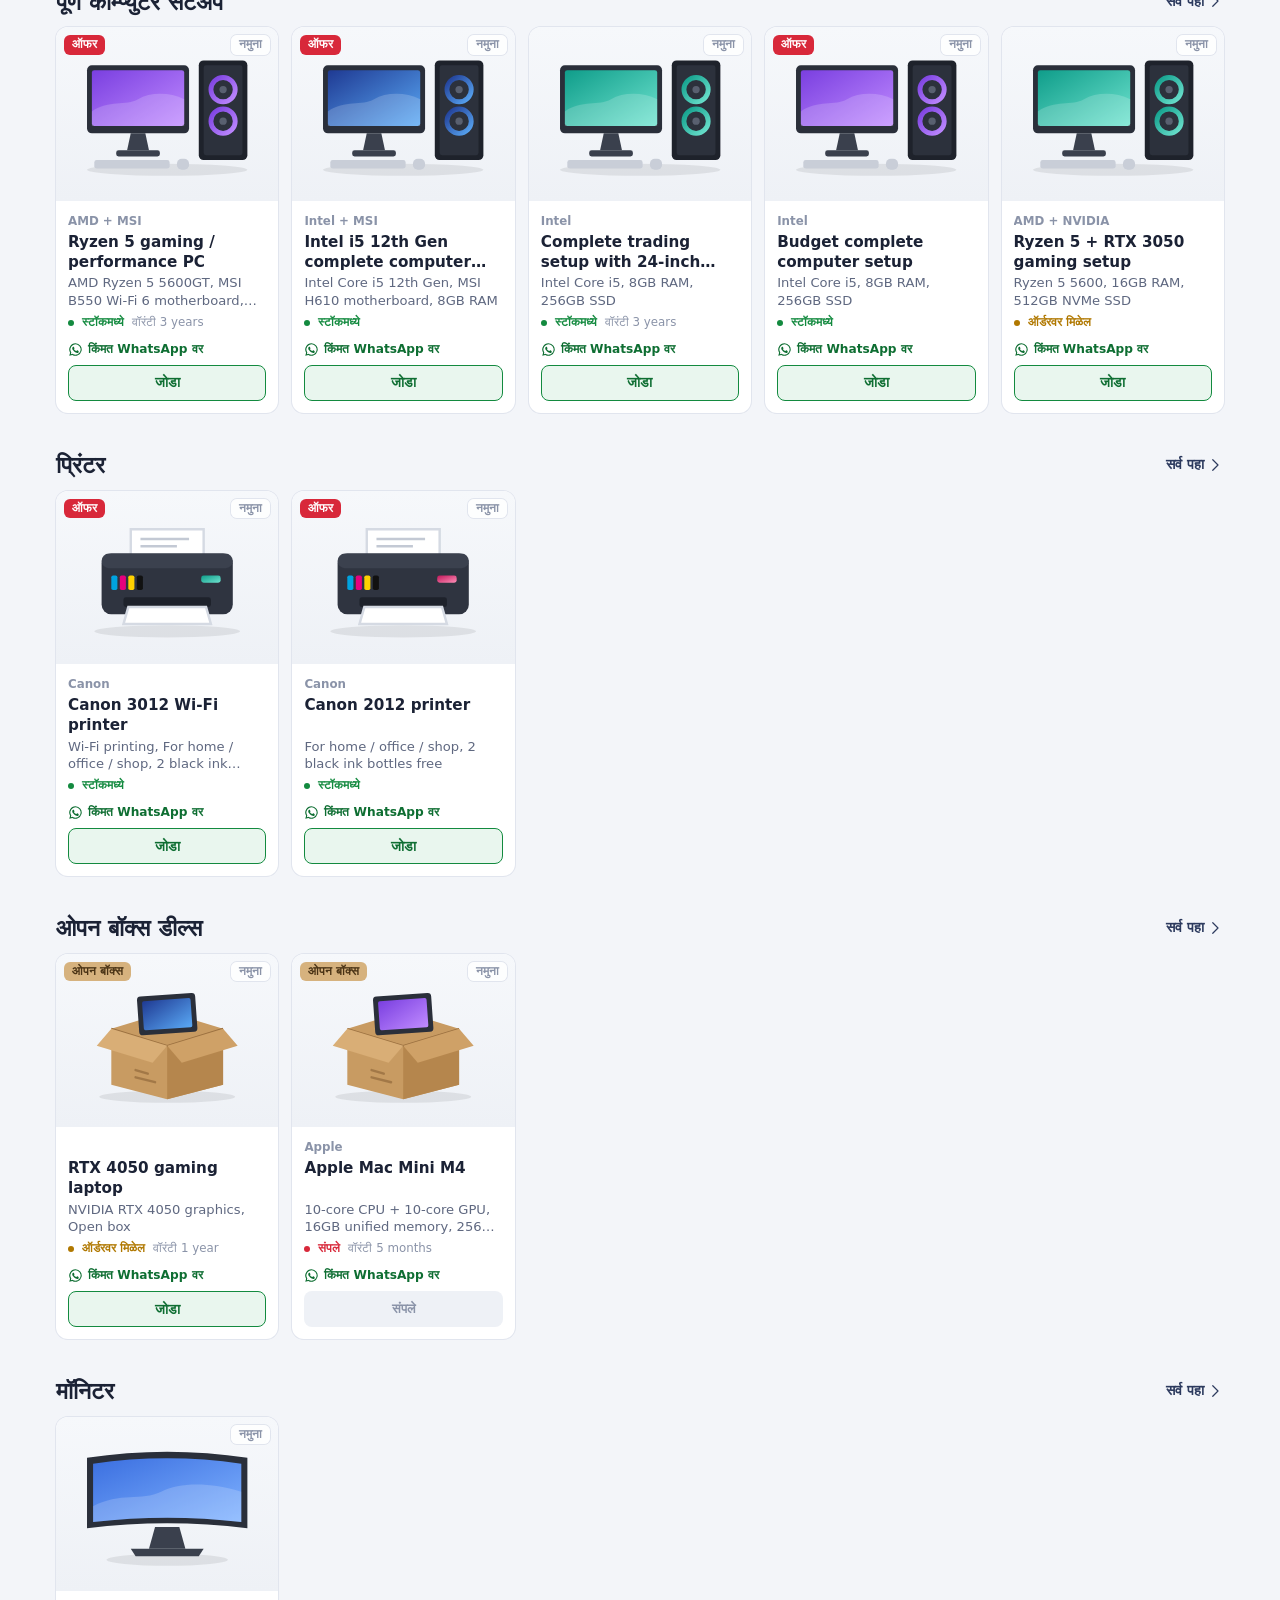
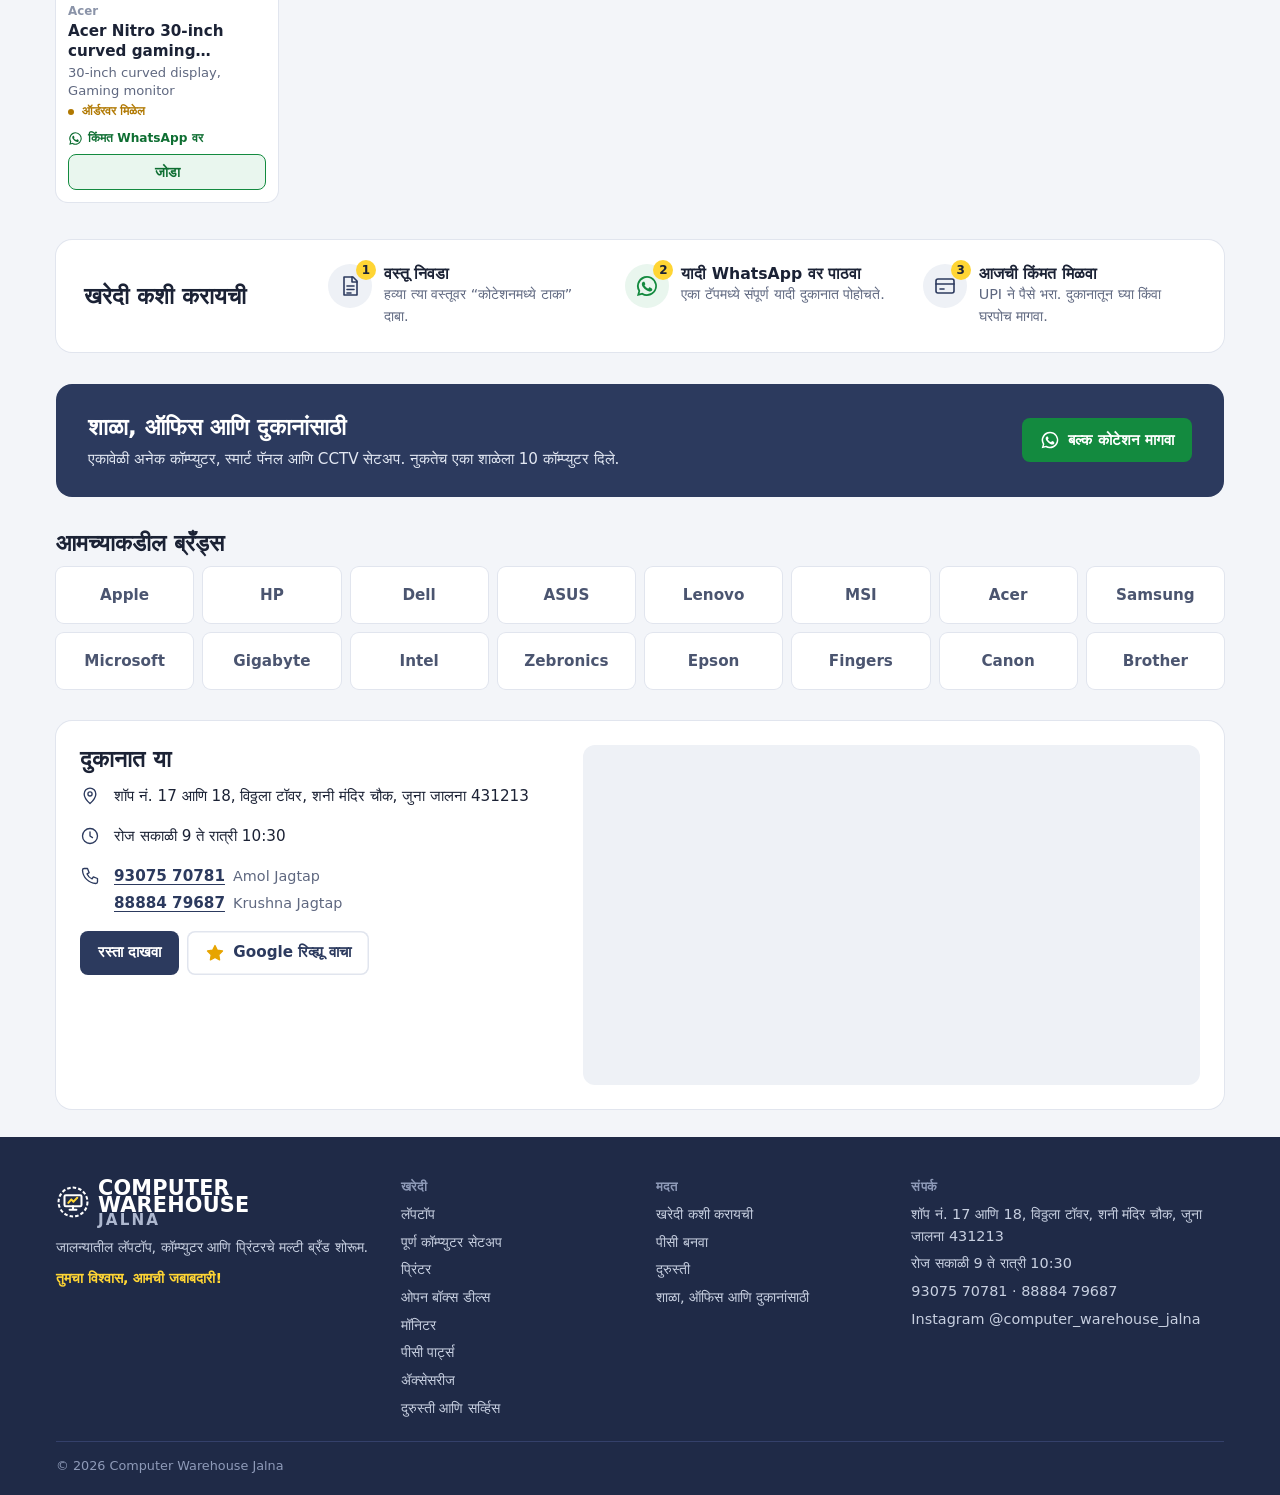
==== commit 4d827e01: "Redesign home page as a shop app Sticky header with search, category row, banner slider, trust strip" ====
--- a/pc-shop/index.html
+++ b/pc-shop/index.html
@@ -2,165 +2,218 @@
 <html lang="mr">
 <head>
   <meta charset="utf-8">
-  <meta name="viewport" content="width=device-width, initial-scale=1">
+  <meta name="viewport" content="width=device-width, initial-scale=1, viewport-fit=cover">
   <title>Computer Warehouse Jalna | लॅपटॉप, कॉम्प्युटर, प्रिंटर</title>
   <meta name="description" content="Computer Warehouse Jalna: laptops, complete computer setups, printers, PC parts and repair at Shani Mandir Chowk, Old Jalna. Get today's price on WhatsApp.">
   <meta name="theme-color" content="#2C3A5E">
-  <link rel="preload" href="assets/fonts/teko-latin-700-normal.woff2" as="font" type="font/woff2" crossorigin>
   <link rel="preload" href="assets/fonts/mukta-devanagari-400-normal.woff2" as="font" type="font/woff2" crossorigin>
+  <link rel="preload" href="assets/fonts/mukta-latin-600-normal.woff2" as="font" type="font/woff2" crossorigin>
   <link rel="stylesheet" href="assets/css/fonts.css">
   <link rel="stylesheet" href="assets/css/style.css">
 </head>
 <body>
   <a class="skip" href="#main" data-i18n="skip">मुख्य मजकुराकडे जा</a>
 
-  <header class="topbar">
-    <div class="topbar-inner">
+  <div class="strip">
+    <div class="wrap strip-inner">
+      <p class="strip-info">
+        <span class="strip-dot" aria-hidden="true"></span>
+        <span data-i18n="top_open"></span>
+        <span class="strip-place" data-i18n="top_place"></span>
+      </p>
+      <div class="lang" role="group" aria-label="Language / भाषा">
+        <button type="button" data-lang="mr" aria-pressed="true">मराठी</button>
+        <button type="button" data-lang="hi" aria-pressed="false">हिंदी</button>
+        <button type="button" data-lang="en" aria-pressed="false">English</button>
+      </div>
+    </div>
+  </div>
+
+  <header class="header">
+    <div class="wrap header-inner">
       <a class="logo" href="index.html" aria-label="Computer Warehouse Jalna">
         <span class="logo-mark" data-icon="mark"></span>
         <span class="logo-text"><span class="logo-name">Computer Warehouse</span><span class="logo-city">Jalna</span></span>
       </a>
 
-      <nav class="nav" aria-label="Main">
-        <a href="products.html" data-i18n="nav_products">उत्पादने</a>
+      <form class="search" role="search" id="search" autocomplete="off">
+        <label class="sr-only" for="q" data-i18n="search_label">शोधा</label>
+        <span class="search-icon" data-icon="search" data-size="20"></span>
+        <input id="q" name="q" type="search" data-i18n-placeholder="search_ph" enterkeyhint="search">
+        <div class="search-results" id="search-results" hidden></div>
+      </form>
+
+      <nav class="header-nav" aria-label="Main">
         <a href="build.html" data-i18n="nav_build">पीसी बनवा</a>
         <a href="repair.html" data-i18n="nav_repair">दुरुस्ती</a>
         <a href="#visit" data-i18n="nav_visit">दुकानात या</a>
       </nav>
 
-      <div class="topbar-tools">
-        <div class="lang" role="group" aria-label="Language / भाषा">
-          <button type="button" data-lang="mr" aria-pressed="true">मराठी</button>
-          <button type="button" data-lang="hi" aria-pressed="false">हिंदी</button>
-          <button type="button" data-lang="en" aria-pressed="false">EN</button>
-        </div>
-        <button type="button" class="quote-btn" data-open-quote data-i18n-label="quote_btn">
-          <span data-icon="quote"></span>
-          <span class="quote-count" data-quote-count hidden>0</span>
-        </button>
-      </div>
+      <button type="button" class="quote-btn" data-open-quote>
+        <span data-icon="quote"></span>
+        <span class="quote-btn-text" data-i18n="quote_btn">कोटेशन यादी</span>
+        <span class="quote-count" data-quote-count hidden>0</span>
+      </button>
     </div>
   </header>
 
   <main id="main">
-    <section class="hero">
-      <div class="wrap">
-        <div class="board">
-          <p class="board-kicker" data-i18n="hero_kicker">गेमिंग पीसी बिल्डिंग आणि मेंटेनन्स एक्स्पर्ट</p>
-          <h1 class="board-name"><span>Computer Warehouse</span> <span>Jalna</span></h1>
-          <p class="pill pill-yellow" data-i18n="hero_pill">लॅपटॉप, कॉम्प्युटर रिटेलर आणि होलसेलर</p>
-          <ul class="brands" id="brands" aria-label="Brands"></ul>
-          <p class="pill pill-red" data-i18n="hero_red">मल्टी ब्रँड शोरूम</p>
-        </div>
-
-        <div class="hero-note">
-          <div class="hero-price">
-            <p class="hero-price-title" data-i18n="price_title">किंमती रोज बदलतात.</p>
-            <p data-i18n="price_body">हव्या त्या वस्तू निवडा. आम्ही आजची सर्वोत्तम किंमत WhatsApp वर पाठवतो.</p>
-          </div>
-          <div class="hero-actions">
-            <a class="btn" href="products.html" data-i18n="btn_browse">उत्पादने पहा</a>
-            <a class="btn btn-wa" data-wa="wa_hello" href="#"><span data-icon="whatsapp"></span><span data-i18n="btn_wa">WhatsApp वर विचारा</span></a>
-          </div>
-          <ul class="hero-facts">
-            <li><a data-place-link href="#"><span class="fact-star" data-icon="star" data-size="18"></span><span data-rating></span></a></li>
-            <li><span data-icon="clock" data-size="18"></span><span data-i18n="open_today">रोज सकाळी 9 ते रात्री 10:30 उघडे</span></li>
-          </ul>
-        </div>
-      </div>
-    </section>
-
-    <section class="offer" id="offer">
-      <div class="wrap offer-inner">
-        <div>
-          <h2 class="offer-title" data-i18n="offer_title">दिवाळी ऑफर सुरू आहेत</h2>
-          <p data-i18n="offer_body"></p>
-        </div>
-        <a class="btn btn-yellow" data-wa="wa_offer" href="#" data-i18n="offer_btn">ऑफर किंमत विचारा</a>
-      </div>
-    </section>
-
-    <section class="section how">
-      <div class="wrap">
+    <section class="cat-row" aria-labelledby="cat-title">
+      <div class="wrap">
+        <h2 class="sr-only" id="cat-title" data-i18n="cat_title">काय हवे आहे?</h2>
+        <ul class="cats" id="categories"></ul>
+      </div>
+    </section>
+
+    <section class="banners" aria-label="Offers">
+      <div class="wrap">
+        <div class="slider" id="slider">
+          <div class="slides" id="slides" tabindex="0">
+            <article class="slide slide-offer" id="offer">
+              <div class="slide-copy">
+                <p class="slide-tag" data-i18n="badge_offer">ऑफर</p>
+                <h2 class="slide-title" data-i18n="offer_title"></h2>
+                <p class="slide-text" data-i18n="b1_b"></p>
+                <a class="btn btn-yellow" data-wa="wa_offer" href="#" data-i18n="offer_btn"></a>
+              </div>
+              <div class="slide-art" data-art="laptops" data-seed="offer-a"></div>
+            </article>
+            <article class="slide slide-build">
+              <div class="slide-copy">
+                <h2 class="slide-title" data-i18n="b2_t"></h2>
+                <p class="slide-text" data-i18n="b2_b"></p>
+                <a class="btn btn-yellow" href="build.html" data-i18n="build_btn"></a>
+              </div>
+              <div class="slide-art" data-art="pc-setups" data-seed="build-b"></div>
+            </article>
+            <article class="slide slide-repair">
+              <div class="slide-copy">
+                <h2 class="slide-title" data-i18n="repair_t"></h2>
+                <p class="slide-text" data-i18n="repair_b"></p>
+                <a class="btn" href="repair.html" data-i18n="repair_btn"></a>
+              </div>
+              <div class="slide-art" data-art="repair" data-seed="repair-c"></div>
+            </article>
+          </div>
+          <button type="button" class="slider-arrow slider-prev" data-slide="-1" aria-label="Previous"><span data-icon="chevron-left"></span></button>
+          <button type="button" class="slider-arrow slider-next" data-slide="1" aria-label="Next"><span data-icon="chevron-right"></span></button>
+          <div class="dots" id="dots" role="tablist" aria-label="Slides"></div>
+        </div>
+      </div>
+    </section>
+
+    <section class="trust" aria-label="Why buy here">
+      <div class="wrap">
+        <ul class="trust-list">
+          <li><a data-place-link href="#" target="_blank" rel="noopener"><span class="trust-icon trust-star" data-icon="star"></span><span data-rating></span></a></li>
+          <li><span class="trust-icon" data-icon="clock"></span><span data-i18n="hours_v"></span></li>
+          <li><span class="trust-icon" data-icon="truck"></span><span data-i18n="trust_delivery"></span></li>
+          <li><span class="trust-icon" data-icon="shield"></span><span data-i18n="trust_pay"></span></li>
+        </ul>
+      </div>
+    </section>
+
+    <div id="rails"></div>
+
+    <section class="section how" id="how">
+      <div class="wrap"><div class="how-inner">
         <h2 class="h2" data-i18n="how_title">खरेदी कशी करायची</h2>
         <ol class="steps">
-          <li><h3 data-i18n="step1_t"></h3><p data-i18n="step1_b"></p></li>
-          <li><h3 data-i18n="step2_t"></h3><p data-i18n="step2_b"></p></li>
-          <li><h3 data-i18n="step3_t"></h3><p data-i18n="step3_b"></p></li>
+          <li><span class="step-icon" data-icon="quote"></span><div><h3 data-i18n="step1_t"></h3><p data-i18n="step1_b"></p></div></li>
+          <li><span class="step-icon step-wa" data-icon="whatsapp"></span><div><h3 data-i18n="step2_t"></h3><p data-i18n="step2_b"></p></div></li>
+          <li><span class="step-icon" data-icon="upi"></span><div><h3 data-i18n="step3_t"></h3><p data-i18n="step3_b"></p></div></li>
         </ol>
-      </div>
+      </div></div>
     </section>
 
     <section class="section">
       <div class="wrap">
-        <h2 class="h2" data-i18n="cat_title">काय हवे आहे?</h2>
-        <ul class="cats" id="categories"></ul>
-      </div>
-    </section>
-
-    <section class="section featured" id="featured-section">
-      <div class="wrap">
-        <div class="section-head">
-          <h2 class="h2" data-i18n="featured_title">दुकानात आत्ता</h2>
-          <a class="text-link" href="products.html" data-i18n="featured_more">सर्व उत्पादने पहा</a>
-        </div>
-        <ul class="cards" id="featured"></ul>
-      </div>
-    </section>
-
-    <section class="section">
-      <div class="wrap services">
-        <div class="service service-build">
-          <span class="service-icon" data-icon="pc-setups" data-size="36"></span>
-          <h2 class="h2" data-i18n="build_t"></h2>
-          <p data-i18n="build_b"></p>
-          <a class="btn btn-yellow" href="build.html" data-i18n="build_btn"></a>
-        </div>
-        <div class="service service-repair">
-          <span class="service-icon" data-icon="repair" data-size="36"></span>
-          <h2 class="h2" data-i18n="repair_t"></h2>
-          <p data-i18n="repair_b"></p>
-          <a class="btn" href="repair.html" data-i18n="repair_btn"></a>
-        </div>
+        <div class="bulk">
+          <div>
+            <h2 class="bulk-title" data-i18n="bulk_t"></h2>
+            <p data-i18n="bulk_b"></p>
+          </div>
+          <a class="btn btn-wa" data-wa="wa_bulk" href="#"><span data-icon="whatsapp"></span><span data-i18n="bulk_btn"></span></a>
+        </div>
+      </div>
+    </section>
+
+    <section class="section brands-section" aria-labelledby="brands-title">
+      <div class="wrap">
+        <h2 class="h2" id="brands-title" data-i18n="brands_t"></h2>
+        <ul class="brands" id="brands"></ul>
       </div>
     </section>
 
     <section class="section visit" id="visit">
-      <div class="wrap visit-inner">
-        <div class="visit-info">
-          <h2 class="h2" data-i18n="visit_title">दुकानात या</h2>
-          <dl class="facts">
-            <div><dt><span data-icon="pin" data-size="20"></span><span class="sr-only">Address</span></dt><dd data-i18n="address"></dd></div>
-            <div><dt><span data-icon="clock" data-size="20"></span><span class="sr-only" data-i18n="hours_t"></span></dt><dd data-i18n="hours_v"></dd></div>
-            <div><dt><span data-icon="phone" data-size="20"></span><span class="sr-only" data-i18n="phone_t"></span></dt><dd><ul class="phones" id="phones"></ul></dd></div>
-          </dl>
-          <div class="visit-actions">
-            <a class="btn" data-directions href="#" target="_blank" rel="noopener" data-i18n="directions">रस्ता दाखवा</a>
-            <a class="btn btn-ghost" data-place-link href="#" target="_blank" rel="noopener"><span class="fact-star" data-icon="star" data-size="18"></span><span data-i18n="reviews_link"></span></a>
-          </div>
-        </div>
-        <div class="visit-map">
-          <iframe data-map title="Map: Computer Warehouse Jalna" loading="lazy" referrerpolicy="no-referrer-when-downgrade"></iframe>
+      <div class="wrap">
+        <div class="visit-card">
+          <div class="visit-info">
+            <h2 class="h2" data-i18n="visit_title">दुकानात या</h2>
+            <dl class="facts">
+              <div><dt><span data-icon="pin" data-size="20"></span><span class="sr-only">Address</span></dt><dd data-i18n="address"></dd></div>
+              <div><dt><span data-icon="clock" data-size="20"></span><span class="sr-only" data-i18n="hours_t"></span></dt><dd data-i18n="hours_v"></dd></div>
+              <div><dt><span data-icon="phone" data-size="20"></span><span class="sr-only" data-i18n="phone_t"></span></dt><dd><ul class="phones" id="phones"></ul></dd></div>
+            </dl>
+            <div class="visit-actions">
+              <a class="btn" data-directions href="#" target="_blank" rel="noopener" data-i18n="directions">रस्ता दाखवा</a>
+              <a class="btn btn-ghost" data-place-link href="#" target="_blank" rel="noopener"><span class="trust-star" data-icon="star" data-size="18"></span><span data-i18n="reviews_link"></span></a>
+            </div>
+          </div>
+          <div class="visit-map">
+            <iframe data-map title="Map: Computer Warehouse Jalna" loading="lazy" referrerpolicy="no-referrer-when-downgrade"></iframe>
+          </div>
         </div>
       </div>
     </section>
   </main>
 
   <footer class="footer">
-    <div class="wrap footer-inner">
-      <div>
-        <p class="footer-tag" data-i18n="footer_tag">तुमचा विश्वास, आमची जबाबदारी!</p>
-        <p class="footer-small" data-i18n="footer_small"></p>
-      </div>
-      <div class="footer-links">
-        <a data-insta href="#" target="_blank" rel="noopener"><span data-icon="instagram" data-size="20"></span>@computer_warehouse_jalna</a>
-        <a data-insta href="#" target="_blank" rel="noopener"><span data-icon="instagram" data-size="20"></span>@computer_warehouse02</a>
+    <div class="wrap">
+      <div class="footer-cols">
+        <div class="footer-about">
+          <a class="logo logo-light" href="index.html" aria-label="Computer Warehouse Jalna">
+            <span class="logo-mark" data-icon="mark"></span>
+            <span class="logo-text"><span class="logo-name">Computer Warehouse</span><span class="logo-city">Jalna</span></span>
+          </a>
+          <p data-i18n="f_about"></p>
+          <p class="footer-tag" data-i18n="footer_tag"></p>
+        </div>
+        <div>
+          <h2 class="footer-h" data-i18n="f_shop"></h2>
+          <ul class="footer-list" id="footer-cats"></ul>
+        </div>
+        <div>
+          <h2 class="footer-h" data-i18n="f_help"></h2>
+          <ul class="footer-list">
+            <li><a href="#how" data-i18n="how_title"></a></li>
+            <li><a href="build.html" data-i18n="nav_build"></a></li>
+            <li><a href="repair.html" data-i18n="nav_repair"></a></li>
+            <li><a data-wa="wa_bulk" href="#" data-i18n="bulk_t"></a></li>
+          </ul>
+        </div>
+        <div>
+          <h2 class="footer-h" data-i18n="f_contact"></h2>
+          <ul class="footer-list">
+            <li data-i18n="address"></li>
+            <li data-i18n="hours_v"></li>
+            <li><a href="tel:+919307570781">93075 70781</a> · <a href="tel:+918888479687">88884 79687</a></li>
+            <li><a data-insta href="#" target="_blank" rel="noopener">Instagram @computer_warehouse_jalna</a></li>
+          </ul>
+        </div>
       </div>
       <p class="footer-copy">© <span id="year"></span> Computer Warehouse Jalna</p>
     </div>
   </footer>
 
   <a class="wa-float" data-wa="wa_hello" href="#" data-i18n-label="btn_wa"><span data-icon="whatsapp"></span></a>
+
+  <nav class="bottom-nav" aria-label="Quick">
+    <a href="index.html" aria-current="page"><span data-icon="home"></span><span data-i18n="nav_home"></span></a>
+    <a href="#main" data-focus-cats><span data-icon="grid"></span><span data-i18n="nav_cats"></span></a>
+    <button type="button" data-open-quote><span class="bn-icon"><span data-icon="quote"></span><span class="quote-count" data-quote-count hidden>0</span></span><span data-i18n="nav_quote"></span></button>
+    <a data-wa="wa_hello" href="#" class="bn-wa"><span data-icon="whatsapp"></span><span>WhatsApp</span></a>
+  </nav>
 
   <dialog class="quote" id="quote" aria-labelledby="quote-title">
     <div class="quote-head">
@@ -186,6 +239,7 @@
   <script src="assets/js/config.js"></script>
   <script src="assets/js/i18n.js"></script>
   <script src="assets/js/icons.js"></script>
+  <script src="assets/js/art.js"></script>
   <script src="assets/js/products.js"></script>
   <script src="assets/js/quote.js"></script>
   <script src="assets/js/app.js"></script>
--- a/pc-shop/assets/css/style.css
+++ b/pc-shop/assets/css/style.css
@@ -1,401 +1,477 @@
 /*
- * Computer Warehouse Jalna
- * Colours come from the shop signboard: navy lettering on a white board,
- * a yellow strip, a red strip. Kraft brown is the carton colour used for open-box items.
+ * Computer Warehouse Jalna – shop app layout.
+ * Navy and yellow come from the shop signboard; red is only for offers;
+ * green is only for WhatsApp and "Add".
  */
 :root {
   --navy: #2C3A5E;
-  --ink: #1D2642;
-  --muted: #56607A;
-  --paper: #EDF0F5;
+  --navy-dark: #1F2A47;
+  --ink: #1B2235;
+  --muted: #5F6880;
+  --soft: #8A93A8;
+  --bg: #F3F5F9;
+  --tile: #EEF1F6;
   --white: #FFFFFF;
-  --line: #D5DBE6;
+  --line: #E1E5EE;
   --yellow: #FFD534;
-  --yellow-soft: #FFF3C2;
-  --red: #DC2F3D;
-  --kraft: #CDA676;
-  --kraft-ink: #3D2B14;
-  --wa: #1A9E4B;
-  --wa-dark: #12803B;
-
-  --radius: 10px;
-  --wrap: 1120px;
+  --yellow-soft: #FFF6CF;
+  --red: #D8283A;
+  --kraft: #D6B27E;
+  --kraft-ink: #4A3315;
+  --green: #138A3F;
+  --green-dark: #0E6E32;
+  --green-soft: #E9F6EE;
+
+  --r-sm: 8px;
+  --r: 12px;
+  --r-lg: 16px;
+  --wrap: 1200px;
   --gutter: 16px;
-
-  --display: "Teko", "Mukta", system-ui, sans-serif;
-  --body: "Mukta", system-ui, -apple-system, "Segoe UI", sans-serif;
+  --font: "Mukta", system-ui, -apple-system, "Segoe UI", sans-serif;
+  --logo: "Teko", "Mukta", system-ui, sans-serif;
 }
 
 *, *::before, *::after { box-sizing: border-box; }
-
-html { -webkit-text-size-adjust: 100%; scroll-padding-top: 80px; }
-
+html { -webkit-text-size-adjust: 100%; scroll-padding-top: 130px; }
 body {
-  margin: 0;
-  background: var(--paper);
-  color: var(--ink);
-  font-family: var(--body);
-  font-size: 1.0625rem;
-  line-height: 1.55;
+  margin: 0; background: var(--bg); color: var(--ink);
+  font-family: var(--font); font-size: 1rem; line-height: 1.5;
 }
 
 img { max-width: 100%; display: block; }
-h1, h2, h3, p { margin: 0; }
+h1, h2, h3, p, dl, dd { margin: 0; }
 ul, ol { margin: 0; padding: 0; list-style: none; }
 a { color: inherit; }
 button { font: inherit; color: inherit; }
-
-:focus-visible { outline: 3px solid var(--navy); outline-offset: 2px; border-radius: 4px; }
-
-.sr-only {
-  position: absolute; width: 1px; height: 1px; overflow: hidden;
-  clip: rect(0 0 0 0); white-space: nowrap;
-}
-
-.skip {
-  position: absolute; left: 8px; top: -60px; z-index: 50;
-  background: var(--navy); color: var(--white); padding: 8px 14px; border-radius: 6px;
-}
+:focus-visible { outline: 3px solid var(--navy); outline-offset: 2px; border-radius: 6px; }
+[data-icon] { display: inline-flex; line-height: 0; }
+.sr-only { position: absolute; width: 1px; height: 1px; overflow: hidden; clip: rect(0 0 0 0); white-space: nowrap; }
+.skip { position: absolute; left: 8px; top: -60px; z-index: 60; background: var(--navy); color: var(--white); padding: 8px 14px; border-radius: 6px; }
 .skip:focus { top: 8px; }
-
 .wrap { max-width: var(--wrap); margin: 0 auto; padding: 0 var(--gutter); }
-
-[data-icon] { display: inline-flex; line-height: 0; }
 
 /* ---------- Buttons ---------- */
 .btn {
   display: inline-flex; align-items: center; justify-content: center; gap: 8px;
-  min-height: 48px; padding: 10px 20px;
+  min-height: 44px; padding: 8px 18px; border: 0; border-radius: var(--r-sm);
   background: var(--navy); color: var(--white);
-  border: 2px solid var(--navy); border-radius: 8px;
-  font-weight: 600; font-size: 1rem; line-height: 1.2; text-decoration: none; text-align: center;
-  cursor: pointer;
-}
-.btn:hover { background: var(--ink); border-color: var(--ink); }
-.btn-wa { background: var(--wa); border-color: var(--wa); }
-.btn-wa:hover { background: var(--wa-dark); border-color: var(--wa-dark); }
-.btn-yellow { background: var(--yellow); border-color: var(--yellow); color: var(--ink); }
-.btn-yellow:hover { background: #F5C800; border-color: #F5C800; }
-.btn-ghost { background: transparent; color: var(--navy); }
-.btn-ghost:hover { background: var(--white); color: var(--ink); }
-.btn-small { min-height: 40px; padding: 6px 14px; font-size: .95rem; }
+  font-weight: 600; font-size: .95rem; line-height: 1.2; text-decoration: none; cursor: pointer;
+}
+.btn:hover { background: var(--navy-dark); }
+.btn svg { width: 20px; height: 20px; }
+.btn-yellow { background: var(--yellow); color: var(--ink); }
+.btn-yellow:hover { background: #F7C900; }
+.btn-wa { background: var(--green); }
+.btn-wa:hover { background: var(--green-dark); }
+.btn-ghost { background: var(--white); color: var(--navy); box-shadow: inset 0 0 0 1.5px var(--line); }
+.btn-ghost:hover { background: var(--tile); }
+.btn-small { min-height: 36px; padding: 6px 12px; font-size: .9rem; }
 .btn-block { width: 100%; }
-.btn:disabled { opacity: .45; cursor: not-allowed; }
-.btn.is-added { background: var(--white); color: var(--navy); }
-
-.text-link { color: var(--navy); font-weight: 600; text-underline-offset: 3px; }
-
-/* ---------- Top bar ---------- */
-.topbar {
-  position: sticky; top: 0; z-index: 20;
-  background: var(--white); border-bottom: 1px solid var(--line);
-}
-.topbar-inner {
-  max-width: var(--wrap); margin: 0 auto; padding: 8px var(--gutter);
-  display: flex; align-items: center; gap: 12px;
-}
-.logo { display: flex; align-items: center; gap: 8px; text-decoration: none; color: var(--navy); }
-.logo-mark svg { width: 36px; height: 36px; }
-.logo-text { display: flex; flex-direction: column; font-family: var(--display); text-transform: uppercase; line-height: .85; }
-.logo-name { font-size: 1.35rem; font-weight: 700; letter-spacing: .01em; }
-.logo-city { font-size: 1rem; font-weight: 600; color: var(--muted); letter-spacing: .08em; }
-
-.nav { display: none; }
-.topbar-tools { margin-left: auto; display: flex; align-items: center; gap: 8px; }
-
-.lang { display: flex; border: 1px solid var(--line); border-radius: 8px; overflow: hidden; }
+
+/* ---------- Top strip ---------- */
+.strip { background: var(--navy); color: #DCE2EF; font-size: .85rem; }
+.strip-inner { display: flex; align-items: center; justify-content: space-between; gap: 12px; min-height: 36px; }
+.strip-info { display: flex; align-items: center; gap: 8px; min-width: 0; white-space: nowrap; overflow: hidden; }
+.strip-dot { width: 8px; height: 8px; border-radius: 50%; background: #4ADE80; flex: none; }
+.strip-place { display: none; color: #AEB8CF; }
+.strip-place::before { content: ""; display: inline-block; width: 1px; height: 12px; background: #5A688C; margin: 0 10px; vertical-align: -1px; }
+@media (min-width: 640px) { .strip-place { display: inline; } }
+
+.lang { display: flex; gap: 2px; flex: none; }
 .lang button {
-  border: 0; background: transparent; padding: 6px 8px; min-height: 36px; cursor: pointer;
-  font-size: .9rem; font-weight: 500; color: var(--muted);
-}
-.lang button + button { border-left: 1px solid var(--line); }
-.lang button[aria-pressed="true"] { background: var(--navy); color: var(--white); }
+  border: 0; background: transparent; color: #C7CFE0; cursor: pointer;
+  padding: 4px 8px; min-height: 30px; border-radius: 6px; font-size: .85rem;
+}
+.lang button[aria-pressed="true"] { background: var(--white); color: var(--navy); font-weight: 600; }
+
+/* ---------- Header ---------- */
+.header {
+  position: sticky; top: 0; z-index: 40;
+  background: var(--white); box-shadow: 0 1px 0 var(--line), 0 4px 14px -10px rgba(27, 34, 53, .25);
+}
+.header-inner {
+  display: grid; grid-template-columns: 1fr auto; grid-template-areas: "logo quote" "search search";
+  align-items: center; gap: 8px 12px; padding-top: 8px; padding-bottom: 10px;
+}
+.header .logo { grid-area: logo; }
+.logo { display: inline-flex; align-items: center; gap: 8px; text-decoration: none; color: var(--navy); justify-self: start; }
+.logo-mark svg { width: 34px; height: 34px; }
+.logo-text { display: flex; flex-direction: column; font-family: var(--logo); text-transform: uppercase; line-height: .82; padding-top: 3px; }
+.logo-name { font-size: 1.3rem; font-weight: 700; letter-spacing: .01em; }
+.logo-city { font-size: .95rem; font-weight: 600; letter-spacing: .14em; color: var(--soft); }
+.logo-light { color: var(--white); }
+.logo-light .logo-city { color: #AEB8CF; }
+
+.search { grid-area: search; position: relative; }
+.search-icon { position: absolute; left: 12px; top: 50%; transform: translateY(-50%); color: var(--soft); pointer-events: none; }
+.search input {
+  width: 100%; height: 44px; padding: 0 14px 0 42px;
+  font: inherit; font-size: .98rem; color: var(--ink);
+  background: var(--tile); border: 1.5px solid transparent; border-radius: var(--r-sm);
+  -webkit-appearance: none; appearance: none;
+}
+.search input::placeholder { color: var(--soft); }
+.search input:focus { outline: none; background: var(--white); border-color: var(--navy); }
+
+.search-results {
+  position: absolute; left: 0; right: 0; top: calc(100% + 6px); z-index: 50;
+  background: var(--white); border-radius: var(--r); padding: 6px;
+  box-shadow: 0 0 0 1px var(--line), 0 18px 40px -16px rgba(27, 34, 53, .35);
+  max-height: 70vh; overflow: auto;
+}
+.search-results[hidden] { display: none; }
+.sr-list { display: grid; }
+.sr-item { display: grid; grid-template-columns: 52px 1fr auto; gap: 10px; align-items: center; padding: 8px; border-radius: var(--r-sm); }
+.sr-item + .sr-item { border-top: 1px solid var(--tile); }
+.sr-art { width: 52px; height: 40px; border-radius: 6px; background: var(--tile); display: flex; align-items: center; justify-content: center; overflow: hidden; }
+.sr-art .art { width: 100%; height: 100%; }
+.sr-art img { width: 100%; height: 100%; object-fit: contain; }
+.sr-text { display: flex; flex-direction: column; min-width: 0; line-height: 1.3; }
+.sr-text strong { font-size: .95rem; font-weight: 600; }
+.sr-item .card-add { min-width: 92px; }
+.sr-text span { font-size: .82rem; color: var(--muted); white-space: nowrap; overflow: hidden; text-overflow: ellipsis; }
+.sr-empty { padding: 10px 8px 12px; color: var(--muted); }
+.search-results > .btn { margin: 0 8px 8px; }
+
+.header-nav { display: none; }
 
 .quote-btn {
-  position: relative; display: inline-flex; align-items: center; justify-content: center;
-  width: 44px; height: 44px; border: 1px solid var(--line); border-radius: 8px;
-  background: var(--white); color: var(--navy); cursor: pointer;
-}
+  grid-area: quote; position: relative; display: inline-flex; align-items: center; gap: 8px;
+  height: 42px; padding: 0 10px; border: 1.5px solid var(--line); border-radius: var(--r-sm);
+  background: var(--white); color: var(--navy); cursor: pointer; font-weight: 600; font-size: .92rem;
+}
+.quote-btn:hover { border-color: var(--navy); }
+.quote-btn-text { display: none; }
 .quote-count {
-  position: absolute; top: -6px; right: -6px; min-width: 22px; height: 22px; padding: 0 6px;
-  border-radius: 11px; background: var(--red); color: var(--white);
-  font-size: .8rem; font-weight: 700; line-height: 22px; text-align: center;
+  position: absolute; top: -7px; right: -7px; min-width: 20px; height: 20px; padding: 0 5px;
+  border-radius: 10px; background: var(--red); color: var(--white);
+  font-size: .75rem; font-weight: 700; line-height: 20px; text-align: center;
 }
 .quote-count[hidden] { display: none; }
 
 @media (min-width: 900px) {
-  .nav { display: flex; gap: 4px; margin-left: 24px; }
-  .nav a {
-    padding: 8px 12px; border-radius: 6px; text-decoration: none; font-weight: 500; color: var(--ink);
+  .header-inner { grid-template-columns: auto minmax(280px, 1fr) auto auto; grid-template-areas: "logo search nav quote"; gap: 20px; padding-top: 10px; padding-bottom: 10px; }
+  .header-nav { display: flex; gap: 2px; }
+  .header-nav a { padding: 8px 10px; border-radius: 6px; text-decoration: none; font-weight: 500; font-size: .95rem; white-space: nowrap; }
+  .header-nav a:hover { background: var(--tile); }
+  .quote-btn-text { display: inline; }
+  .quote-btn { padding: 0 14px; }
+}
+
+/* ---------- Category row ---------- */
+.cat-row { background: var(--white); border-bottom: 1px solid var(--line); }
+.cats {
+  display: grid; grid-auto-flow: column; grid-auto-columns: 76px; gap: 10px;
+  overflow-x: auto; scrollbar-width: none; padding: 12px 0 12px;
+  scroll-snap-type: x proximity;
+}
+.cats::-webkit-scrollbar { display: none; }
+.cats li { scroll-snap-align: start; }
+.cat { display: flex; flex-direction: column; align-items: center; gap: 6px; text-decoration: none; text-align: center; }
+.cat-art {
+  width: 72px; height: 64px; border-radius: var(--r); background: var(--tile);
+  display: flex; align-items: center; justify-content: center; padding: 6px;
+}
+.cat-art .art { width: 100%; height: 100%; }
+.cat-open-box { background: #F8EEDF; }
+.cat-printers { background: #EAF2FB; }
+.cat-pc-setups { background: #ECEBFB; }
+.cat-repair { background: var(--yellow-soft); }
+.cat-name { font-size: .8rem; font-weight: 600; line-height: 1.2; color: var(--ink); }
+.cat:hover .cat-art { box-shadow: inset 0 0 0 1.5px var(--navy); }
+@media (min-width: 900px) {
+  .cats { grid-auto-flow: row; grid-template-columns: repeat(8, 1fr); grid-auto-columns: auto; gap: 16px; padding: 16px 0; }
+  .cat-art { width: 100%; height: 84px; max-width: 120px; }
+  .cat-name { font-size: .9rem; }
+}
+
+/* ---------- Banner slider ---------- */
+.banners { padding: 14px 0 4px; }
+.slider { position: relative; }
+.slides {
+  display: grid; grid-auto-flow: column; grid-auto-columns: 100%; gap: 12px;
+  overflow-x: auto; scroll-snap-type: x mandatory; scrollbar-width: none; border-radius: var(--r-lg);
+}
+.slides::-webkit-scrollbar { display: none; }
+.slide {
+  scroll-snap-align: start; position: relative; overflow: hidden;
+  display: grid; grid-template-columns: 1fr 42%; align-items: center; gap: 8px;
+  min-height: 178px; padding: 18px 12px 18px 18px; border-radius: var(--r-lg);
+}
+.slide-copy { display: flex; flex-direction: column; align-items: flex-start; gap: 6px; position: relative; z-index: 1; }
+.slide-tag { display: inline-block; padding: 1px 10px; border-radius: 999px; background: var(--yellow); color: var(--ink); font-size: .78rem; font-weight: 700; }
+.slide-title { font-size: 1.3rem; font-weight: 700; line-height: 1.15; }
+.slide-text { font-size: .9rem; opacity: .9; max-width: 38ch; }
+.slide .btn { margin-top: 6px; min-height: 38px; padding: 6px 14px; font-size: .9rem; }
+.slide-art { align-self: stretch; display: flex; align-items: center; justify-content: center; }
+.slide-art .art { width: 100%; height: auto; max-height: 150px; }
+.slide-offer { background: radial-gradient(120% 140% at 100% 0%, #F24A57 0%, var(--red) 55%, #A71627 100%); color: var(--white); }
+.slide-offer .slide-title { color: var(--yellow); }
+.slide-build { background: radial-gradient(120% 140% at 100% 0%, #44568A 0%, var(--navy) 55%, var(--navy-dark) 100%); color: var(--white); }
+.slide-repair { background: linear-gradient(135deg, #FFE36B 0%, var(--yellow) 60%, #F3C300 100%); color: var(--ink); }
+
+.slider-arrow {
+  display: none; position: absolute; top: 50%; transform: translateY(-50%); z-index: 2;
+  width: 40px; height: 40px; border-radius: 50%; border: 0; cursor: pointer;
+  background: var(--white); color: var(--navy); box-shadow: 0 4px 14px -4px rgba(27, 34, 53, .35);
+  align-items: center; justify-content: center;
+}
+.slider-prev { left: -14px; }
+.slider-next { right: -14px; }
+.dots { display: flex; justify-content: center; gap: 6px; padding-top: 10px; }
+.dots button { width: 7px; height: 7px; padding: 0; border: 0; border-radius: 4px; background: #C5CBD8; cursor: pointer; transition: width .2s; }
+.dots button[aria-selected="true"] { width: 20px; background: var(--navy); }
+
+@media (min-width: 760px) {
+  .slide { min-height: 260px; padding: 32px 28px 32px 40px; grid-template-columns: 1fr 45%; }
+  .slide-title { font-size: 2rem; }
+  .slide-text { font-size: 1.05rem; }
+  .slide .btn { min-height: 44px; padding: 8px 20px; font-size: .95rem; }
+  .slide-art .art { max-height: 220px; }
+  .slider-arrow { display: inline-flex; }
+}
+
+/* ---------- Trust strip ---------- */
+.trust { padding: 10px 0 0; }
+.trust-list {
+  display: grid; grid-template-columns: 1fr 1fr; gap: 1px; overflow: hidden;
+  background: var(--line); border-radius: var(--r); box-shadow: 0 0 0 1px var(--line);
+}
+.trust-list li, .trust-list a {
+  display: flex; align-items: center; gap: 8px; background: var(--white);
+  font-size: .83rem; font-weight: 600; line-height: 1.25; text-decoration: none;
+}
+.trust-list li { padding: 10px 12px; }
+.trust-list a { padding: 0; }
+.trust-icon { flex: none; width: 32px; height: 32px; border-radius: 50%; background: var(--tile); color: var(--navy); align-items: center; justify-content: center; }
+.trust-icon svg { width: 18px; height: 18px; }
+.trust-star { color: #E7A400; }
+.trust-star svg { fill: currentColor; }
+.trust-icon.trust-star { background: var(--yellow-soft); }
+@media (min-width: 900px) {
+  .trust-list { grid-template-columns: repeat(4, 1fr); }
+  .trust-list li { padding: 14px 16px; font-size: .92rem; }
+}
+
+/* ---------- Sections ---------- */
+.section { padding: 22px 0 0; }
+.h2 { font-size: 1.2rem; font-weight: 700; line-height: 1.2; color: var(--ink); }
+@media (min-width: 900px) { .section { padding-top: 32px; } .h2 { font-size: 1.45rem; } }
+
+/* ---------- Product rows ---------- */
+.rail-head { display: flex; align-items: center; justify-content: space-between; gap: 12px; margin-bottom: 10px; }
+.see-all { display: inline-flex; align-items: center; gap: 2px; color: var(--navy); font-weight: 600; font-size: .9rem; text-decoration: none; white-space: nowrap; }
+.see-all:hover { text-decoration: underline; }
+.rail-list {
+  display: grid; grid-auto-flow: column; grid-auto-columns: 168px; gap: 10px;
+  overflow-x: auto; scroll-snap-type: x proximity; scrollbar-width: none;
+  margin: 0 calc(var(--gutter) * -1); padding: 2px var(--gutter) 6px; scroll-padding: 0 var(--gutter);
+}
+.rail-list::-webkit-scrollbar { display: none; }
+@media (min-width: 640px) { .rail-list { grid-auto-columns: 200px; gap: 14px; } }
+/* Desktop: rows become a normal grid (no sideways scrolling with a mouse) */
+@media (min-width: 1000px) {
+  .rail-list { grid-auto-flow: row; grid-template-columns: repeat(5, 1fr); grid-auto-columns: auto; overflow: visible; margin: 0; padding: 2px 0 6px; }
+  .rail-list > li:nth-child(n + 6) { display: none; }
+}
+
+.card {
+  scroll-snap-align: start; display: flex; flex-direction: column;
+  background: var(--white); border-radius: var(--r); overflow: hidden;
+  box-shadow: 0 0 0 1px var(--line);
+}
+.card:hover { box-shadow: 0 0 0 1px #CBD2DF, 0 10px 24px -14px rgba(27, 34, 53, .35); }
+.card-media {
+  position: relative; aspect-ratio: 4 / 3; background: linear-gradient(180deg, #F6F8FB 0%, var(--tile) 100%);
+  display: flex; align-items: center; justify-content: center; padding: 14px;
+}
+.card-media .art { width: 100%; height: 100%; }
+.card-media img { width: 100%; height: 100%; object-fit: contain; }
+.tags { position: absolute; top: 8px; left: 8px; display: flex; flex-direction: column; align-items: flex-start; gap: 4px; }
+.tag { padding: 1px 8px; border-radius: 6px; font-size: .72rem; font-weight: 700; line-height: 1.5; }
+.tag-offer { background: var(--red); color: var(--white); }
+.tag-box { background: var(--kraft); color: var(--kraft-ink); }
+.tag-sample { position: absolute; right: 8px; top: 8px; background: rgba(255, 255, 255, .85); color: var(--soft); font-weight: 600; box-shadow: 0 0 0 1px var(--line); }
+
+.card-body { display: flex; flex-direction: column; gap: 2px; padding: 10px 10px 10px; flex: 1; }
+.card-brand { font-size: .74rem; font-weight: 600; color: var(--soft); white-space: nowrap; overflow: hidden; text-overflow: ellipsis; }
+.card-name {
+  font-size: .9rem; font-weight: 600; line-height: 1.3; min-height: 2.6em;
+  display: -webkit-box; -webkit-line-clamp: 2; -webkit-box-orient: vertical; overflow: hidden;
+}
+.card-specs {
+  font-size: .78rem; color: var(--muted); line-height: 1.35; min-height: 2.7em;
+  display: -webkit-box; -webkit-line-clamp: 2; -webkit-box-orient: vertical; overflow: hidden;
+}
+.card-stock { display: flex; align-items: center; flex-wrap: wrap; gap: 0 8px; font-size: .74rem; font-weight: 600; color: var(--green); margin-top: 2px; }
+.card-stock::before { content: ""; width: 6px; height: 6px; border-radius: 50%; background: currentColor; }
+.stock-order { color: #B07800; }
+.stock-out { color: var(--red); }
+.card-warranty { color: var(--soft); font-weight: 500; }
+.card-foot { display: grid; gap: 8px; margin-top: auto; padding-top: 8px; }
+.card-add { display: grid; }
+.price-wa { display: inline-flex; align-items: center; gap: 5px; font-size: .76rem; font-weight: 600; line-height: 1.2; color: var(--green-dark); min-width: 0; }
+.price-wa svg { width: 15px; height: 15px; flex: none; }
+
+.add-btn {
+  width: 100%; height: 36px; padding: 0 12px; border-radius: var(--r-sm);
+  border: 1.5px solid var(--green); background: var(--green-soft); color: var(--green-dark);
+  font-weight: 700; font-size: .85rem; cursor: pointer; white-space: nowrap;
+}
+.add-btn:hover { background: var(--green); color: var(--white); }
+.stepper { display: flex; align-items: center; justify-content: space-between; height: 36px; border-radius: var(--r-sm); background: var(--green); color: var(--white); }
+.stepper button { width: 40px; height: 36px; border: 0; background: transparent; color: inherit; cursor: pointer; display: inline-flex; align-items: center; justify-content: center; }
+.stepper output { min-width: 18px; text-align: center; font-weight: 700; font-size: .9rem; }
+.sold-out { display: flex; align-items: center; justify-content: center; height: 36px; border-radius: var(--r-sm); background: var(--tile); font-size: .82rem; font-weight: 600; color: var(--soft); }
+
+@media (min-width: 640px) {
+  .card-body { padding: 12px 12px 12px; }
+  .card-name { font-size: .95rem; }
+  .card-specs { font-size: .82rem; }
+  .price-wa { font-size: .76rem; }
+}
+
+/* ---------- How buying works ---------- */
+.how-inner { background: var(--white); border-radius: var(--r-lg); box-shadow: 0 0 0 1px var(--line); padding: 18px; }
+.how .h2 { margin-bottom: 12px; }
+.steps { display: grid; gap: 14px; counter-reset: s; }
+.steps li { display: grid; grid-template-columns: 44px 1fr; gap: 12px; align-items: start; counter-increment: s; }
+.step-icon { position: relative; width: 44px; height: 44px; border-radius: 50%; background: var(--tile); color: var(--navy); align-items: center; justify-content: center; }
+.step-icon::after {
+  content: counter(s); position: absolute; right: -4px; top: -4px; width: 20px; height: 20px; border-radius: 50%;
+  background: var(--yellow); color: var(--ink); font-size: .75rem; font-weight: 700; line-height: 20px; text-align: center;
+}
+.step-wa { background: var(--green-soft); color: var(--green); }
+.steps h3 { font-size: .98rem; font-weight: 700; line-height: 1.3; }
+.steps p { font-size: .9rem; color: var(--muted); }
+@media (min-width: 900px) {
+  .how-inner { padding: 24px 28px; display: grid; grid-template-columns: 220px 1fr; align-items: center; gap: 24px; }
+  .how .h2 { margin: 0; }
+  .steps { grid-template-columns: repeat(3, 1fr); gap: 24px; }
+}
+
+/* ---------- Bulk orders ---------- */
+.bulk {
+  display: grid; gap: 14px; padding: 20px; border-radius: var(--r-lg);
+  background: var(--navy); color: #E3E8F3;
+}
+.bulk-title { font-size: 1.2rem; font-weight: 700; color: var(--white); margin-bottom: 4px; }
+.bulk p { font-size: .95rem; max-width: 60ch; }
+.bulk .btn { justify-self: start; }
+@media (min-width: 760px) { .bulk { grid-template-columns: 1fr auto; align-items: center; padding: 26px 32px; } .bulk-title { font-size: 1.45rem; } }
+
+/* ---------- Brands ---------- */
+.brands-section .h2 { margin-bottom: 10px; }
+.brands { display: grid; grid-template-columns: repeat(4, 1fr); gap: 8px; }
+.brands li {
+  display: flex; align-items: center; justify-content: center; min-height: 48px; padding: 6px;
+  background: var(--white); border-radius: var(--r-sm); box-shadow: 0 0 0 1px var(--line);
+  font-weight: 700; font-size: .85rem; color: #4B5570; text-align: center;
+}
+@media (min-width: 760px) { .brands { grid-template-columns: repeat(8, 1fr); gap: 10px; } .brands li { min-height: 56px; font-size: .95rem; } }
+
+/* ---------- Visit ---------- */
+.visit { padding-bottom: 28px; }
+.visit-card { display: grid; gap: 16px; background: var(--white); border-radius: var(--r-lg); box-shadow: 0 0 0 1px var(--line); padding: 18px; }
+.visit .h2 { margin-bottom: 12px; }
+.facts { display: grid; gap: 12px; margin-bottom: 16px; }
+.facts > div { display: grid; grid-template-columns: 26px 1fr; gap: 8px; align-items: start; }
+.facts dt { color: var(--navy); padding-top: 1px; }
+.facts dd { font-size: .95rem; }
+.phones { display: grid; gap: 4px; }
+.phone-link { display: inline-flex; align-items: baseline; gap: 8px; text-decoration: none; }
+.phone-num { font-weight: 700; color: var(--navy); text-decoration: underline; text-underline-offset: 3px; }
+.phone-name { color: var(--muted); font-size: .9rem; }
+.visit-actions { display: flex; flex-wrap: wrap; gap: 8px; }
+.visit-map iframe { display: block; width: 100%; height: 260px; border: 0; border-radius: var(--r); background: var(--tile); }
+@media (min-width: 900px) {
+  .visit-card { grid-template-columns: 1fr 1.3fr; gap: 28px; padding: 24px; }
+  .visit-map iframe { height: 340px; }
+}
+
+/* ---------- Footer ---------- */
+.footer { background: var(--navy-dark); color: #C7CFE0; padding: 28px 0 calc(84px + env(safe-area-inset-bottom)); font-size: .9rem; }
+.footer-cols { display: grid; gap: 22px; grid-template-columns: 1fr 1fr; }
+.footer-about { grid-column: 1 / -1; display: grid; gap: 10px; justify-items: start; align-content: start; }
+.footer-about p { max-width: 40ch; }
+.footer-tag { color: var(--yellow); font-weight: 600; }
+.footer-h { font-size: .8rem; font-weight: 700; color: #8E9AB8; margin-bottom: 8px; letter-spacing: .02em; }
+.footer-list { display: grid; gap: 6px; }
+.footer-list a { text-decoration: none; }
+.footer-list a:hover { text-decoration: underline; color: var(--white); }
+.footer-cols > div:last-child { grid-column: 1 / -1; }
+.footer-copy { margin-top: 22px; padding-top: 14px; border-top: 1px solid #34406A; font-size: .8rem; color: #8E9AB8; }
+@media (min-width: 900px) {
+  .footer { padding-top: 40px; padding-bottom: 20px; }
+  .footer-cols { grid-template-columns: 1.4fr 1fr 1fr 1.4fr; gap: 32px; }
+  .footer-about, .footer-cols > div:last-child { grid-column: auto; }
+}
+
+/* ---------- Floating WhatsApp (desktop) and bottom bar (phone) ---------- */
+.wa-float { display: none; }
+@media (min-width: 900px) {
+  .wa-float {
+    position: fixed; right: 20px; bottom: 20px; z-index: 30; display: flex;
+    width: 56px; height: 56px; border-radius: 50%; align-items: center; justify-content: center;
+    background: var(--green); color: var(--white); box-shadow: 0 8px 20px -8px rgba(14, 110, 50, .8);
   }
-  .nav a:hover { background: var(--paper); }
-}
-
-/* ---------- Hero: the signboard ---------- */
-.hero { padding: 20px 0 8px; }
-
-.board {
-  background: var(--white);
-  border: 1px solid var(--line);
-  border-radius: 6px;
-  box-shadow: 0 1px 0 var(--line), 0 18px 30px -24px rgba(29, 38, 66, .35);
-  padding: 22px 18px 20px;
-  text-align: center;
-}
-.board-kicker { font-weight: 600; color: var(--navy); font-size: .98rem; }
-.board-name {
-  font-family: var(--display);
-  font-weight: 700;
-  text-transform: uppercase;
-  color: var(--navy);
-  font-size: clamp(3.1rem, 15.5vw, 7.4rem);
-  line-height: .82;
-  letter-spacing: .005em;
-  margin: 10px auto 16px;
-  max-width: 11ch;
-  padding-top: .08em;
-}
-.pill {
-  display: inline-block; padding: 4px 18px; border-radius: 999px;
-  font-weight: 600; line-height: 1.35;
-}
-.pill-yellow { background: var(--yellow); color: var(--ink); font-size: clamp(1rem, 3.6vw, 1.45rem); }
-.pill-red { background: var(--red); color: var(--white); font-size: clamp(.95rem, 3vw, 1.15rem); letter-spacing: .02em; }
-
-.brands {
-  display: flex; flex-wrap: wrap; justify-content: center; gap: 2px 16px;
-  margin: 14px auto 14px; max-width: 720px;
-  font-weight: 700; color: #6A7389; font-size: clamp(.9rem, 2.8vw, 1.1rem);
-}
-
-@media (min-width: 900px) {
-  .board { padding: 34px 40px 30px; }
-  /* Desktop: same two lines as the signboard, the name then the city */
-  .board-name { max-width: none; font-size: min(7.6vw, 7.2rem); }
-  .board-name span { display: block; }
-}
-
-.hero-note {
-  display: grid; gap: 16px; padding: 22px 2px 6px;
-}
-.hero-price-title { font-family: var(--display); font-weight: 600; font-size: 2.1rem; line-height: 1; color: var(--navy); }
-.hero-price p:last-child { color: var(--muted); max-width: 42ch; margin-top: 6px; }
-.hero-actions { display: flex; flex-wrap: wrap; gap: 10px; }
-.hero-actions .btn { flex: 1 1 180px; }
-.hero-facts { display: flex; flex-wrap: wrap; gap: 6px 20px; font-size: .98rem; color: var(--muted); }
-.hero-facts li, .hero-facts a { display: inline-flex; align-items: center; gap: 6px; }
-.hero-facts a { text-decoration: none; color: var(--ink); font-weight: 600; }
-.hero-facts a:hover { text-decoration: underline; }
-.fact-star { color: #E7A400; }
-.fact-star svg { fill: currentColor; }
-
-@media (min-width: 900px) {
-  .hero-note { grid-template-columns: 1.2fr 1fr; align-items: center; column-gap: 40px; }
-  .hero-facts { grid-column: 1 / -1; }
-}
-
-/* ---------- Offer strip ---------- */
-.offer { margin-top: 20px; background: var(--red); color: var(--white); }
-.offer[hidden] { display: none; }
-.offer-inner { display: grid; gap: 14px; padding-top: 22px; padding-bottom: 22px; }
-.offer-title { font-family: var(--display); font-weight: 600; font-size: 2.2rem; line-height: 1; }
-.offer p { max-width: 60ch; margin-top: 4px; }
-@media (min-width: 760px) {
-  .offer-inner { grid-template-columns: 1fr auto; align-items: center; column-gap: 32px; }
-}
-
-/* ---------- Sections ---------- */
-.section { padding: 40px 0 8px; }
-.h2 { font-family: var(--display); font-weight: 600; font-size: 2.15rem; line-height: 1; color: var(--navy); }
-.section .h2 { margin-bottom: 16px; }
-.section-head { display: flex; align-items: baseline; justify-content: space-between; gap: 12px; flex-wrap: wrap; margin-bottom: 16px; }
-.section-head .h2 { margin-bottom: 0; }
-
-/* How buying works (a real sequence, so it is numbered) */
-.steps { display: grid; gap: 12px; counter-reset: step; }
-.steps li {
-  counter-increment: step;
-  position: relative; padding: 4px 0 4px 56px; min-height: 44px;
-}
-.steps li::before {
-  content: counter(step);
-  position: absolute; left: 0; top: 0;
-  width: 42px; height: 42px; border-radius: 50%;
-  background: var(--yellow); color: var(--ink);
-  font-family: var(--display); font-weight: 600; font-size: 1.6rem; line-height: 46px; text-align: center;
-}
-.steps h3 { font-size: 1.1rem; font-weight: 700; line-height: 1.3; }
-.steps p { color: var(--muted); }
-@media (min-width: 760px) {
-  .steps { grid-template-columns: repeat(3, 1fr); gap: 24px; }
-}
-
-/* Categories */
-.cats { display: grid; grid-template-columns: repeat(2, 1fr); gap: 10px; }
-.cat {
-  display: flex; flex-direction: column; align-items: flex-start; gap: 10px;
-  height: 100%; padding: 14px; background: var(--white);
-  border: 1px solid var(--line); border-radius: var(--radius);
-  text-decoration: none; color: var(--navy);
-}
-.cat:hover { border-color: var(--navy); }
-.cat-icon { display: inline-flex; padding: 8px; border-radius: 8px; background: var(--paper); }
-.cat-name { font-weight: 700; line-height: 1.25; color: var(--ink); }
-@media (min-width: 760px) {
-  .cats { grid-template-columns: repeat(4, 1fr); gap: 14px; }
-  .cat { padding: 18px; }
-}
-
-/* Product cards */
-.cards { display: grid; gap: 14px; }
-@media (min-width: 640px) { .cards { grid-template-columns: repeat(2, 1fr); } }
-@media (min-width: 980px) { .cards { grid-template-columns: repeat(3, 1fr); } }
-
-.card {
-  display: flex; flex-direction: column;
-  background: var(--white); border: 1px solid var(--line); border-radius: var(--radius); overflow: hidden;
-}
-.card-media {
-  position: relative; display: flex; align-items: center; justify-content: center;
-  aspect-ratio: 5 / 2; background: var(--paper); color: var(--navy);
-}
-.card-media:has(img) { aspect-ratio: 4 / 3; }
-@media (min-width: 640px) { .card-media { aspect-ratio: 16 / 9; } }
-.card-media img { width: 100%; height: 100%; object-fit: contain; background: var(--white); }
-.tags { position: absolute; top: 10px; left: 10px; display: flex; gap: 6px; }
-.tag { padding: 1px 10px; border-radius: 999px; font-size: .85rem; font-weight: 700; }
-.tag-box { background: var(--kraft); color: var(--kraft-ink); }
-.tag-offer { background: var(--red); color: var(--white); }
-
-.card-body { display: flex; flex-direction: column; gap: 6px; padding: 14px 16px 16px; flex: 1; }
-.card-brand { font-size: .9rem; font-weight: 600; color: var(--muted); }
-.card-name { font-size: 1.15rem; font-weight: 700; line-height: 1.3; }
-.card-specs { font-size: .95rem; color: var(--muted); }
-.card-specs li { padding-left: 14px; position: relative; }
-.card-specs li::before { content: ""; position: absolute; left: 2px; top: .7em; width: 5px; height: 5px; border-radius: 50%; background: var(--line); }
-.card-meta { display: flex; flex-wrap: wrap; gap: 4px 14px; font-size: .9rem; margin-top: 2px; }
-.stock { font-weight: 600; display: inline-flex; align-items: center; gap: 6px; }
-.stock::before { content: ""; width: 8px; height: 8px; border-radius: 50%; background: var(--wa); }
-.stock-order::before { background: #E7A400; }
-.stock-out::before { background: var(--red); }
-.warranty { color: var(--muted); }
-.sample-note { font-size: .85rem; color: var(--muted); background: var(--yellow-soft); padding: 4px 8px; border-radius: 6px; }
-.card-foot {
-  display: flex; align-items: center; justify-content: space-between; gap: 10px;
-  margin-top: auto; padding-top: 10px; border-top: 1px solid var(--paper);
-}
-.price-wa { display: inline-flex; align-items: center; gap: 6px; font-size: .9rem; font-weight: 600; color: var(--wa-dark); }
-.price-wa svg { width: 18px; height: 18px; }
-
-/* Build & repair */
-.services { display: grid; gap: 14px; }
-.service { display: flex; flex-direction: column; align-items: flex-start; gap: 10px; padding: 22px; border-radius: var(--radius); }
-.service p { max-width: 46ch; }
-.service .btn { margin-top: 6px; }
-.service-build { background: var(--navy); color: var(--white); }
-.service-build .h2 { color: var(--white); }
-.service-build .service-icon { color: var(--yellow); }
-.service-repair { background: var(--white); border: 1px solid var(--line); }
-.service-repair .service-icon { color: var(--navy); }
-.service .h2 { margin-bottom: 0; }
-@media (min-width: 760px) { .services { grid-template-columns: 1fr 1fr; } .service { padding: 28px; } }
-
-/* Visit */
-.visit { padding-bottom: 48px; }
-.visit-inner { display: grid; gap: 18px; }
-.facts { display: grid; gap: 14px; margin: 0 0 18px; }
-.facts > div { display: grid; grid-template-columns: 28px 1fr; gap: 10px; align-items: start; }
-.facts dt { color: var(--navy); padding-top: 2px; }
-.facts dd { margin: 0; }
-.phones { display: grid; gap: 6px; }
-.phone-link { display: inline-flex; align-items: baseline; gap: 8px; text-decoration: none; }
-.phone-num { font-weight: 700; color: var(--navy); font-size: 1.15rem; text-decoration: underline; text-underline-offset: 3px; }
-.phone-name { color: var(--muted); font-size: .95rem; }
-.visit-actions { display: flex; flex-wrap: wrap; gap: 10px; }
-.visit-map iframe {
-  display: block; width: 100%; height: 300px; border: 1px solid var(--line); border-radius: var(--radius); background: var(--white);
-}
-@media (min-width: 900px) {
-  .visit-inner { grid-template-columns: 1fr 1.2fr; gap: 40px; align-items: start; }
-  .visit-map iframe { height: 380px; }
-}
-
-/* Footer */
-.footer { background: var(--navy); color: var(--white); padding: 32px 0 96px; }
-.footer-inner { display: grid; gap: 18px; }
-.footer-tag { font-family: var(--display); font-weight: 600; font-size: 2rem; line-height: 1.05; color: var(--yellow); }
-.footer-small { opacity: .8; margin-top: 4px; }
-.footer-links { display: grid; gap: 8px; }
-.footer-links a { display: inline-flex; align-items: center; gap: 8px; text-decoration: none; }
-.footer-links a:hover { text-decoration: underline; }
-.footer-copy { font-size: .9rem; opacity: .65; }
-@media (min-width: 760px) {
-  .footer-inner { grid-template-columns: 1fr auto; align-items: end; }
-  .footer-copy { grid-column: 1 / -1; }
-}
-
-/* Floating WhatsApp */
-.wa-float {
-  position: fixed; right: 16px; bottom: 16px; z-index: 30;
-  width: 58px; height: 58px; border-radius: 50%;
-  display: flex; align-items: center; justify-content: center;
-  background: var(--wa); color: var(--white);
-  box-shadow: 0 6px 18px -6px rgba(18, 128, 59, .7);
-}
-.wa-float svg { width: 30px; height: 30px; }
-.wa-float:hover { background: var(--wa-dark); }
+  .wa-float svg { width: 30px; height: 30px; }
+  .wa-float:hover { background: var(--green-dark); }
+}
+
+.bottom-nav {
+  position: fixed; left: 0; right: 0; bottom: 0; z-index: 45;
+  display: grid; grid-template-columns: repeat(4, 1fr);
+  background: var(--white); box-shadow: 0 -1px 0 var(--line), 0 -6px 16px -12px rgba(27, 34, 53, .3);
+  padding-bottom: env(safe-area-inset-bottom);
+}
+.bottom-nav a, .bottom-nav button {
+  display: flex; flex-direction: column; align-items: center; justify-content: center; gap: 2px;
+  height: 60px; border: 0; background: none; cursor: pointer; text-decoration: none;
+  font-size: .72rem; font-weight: 600; color: var(--muted);
+}
+.bottom-nav [aria-current="page"] { color: var(--navy); }
+.bottom-nav svg { width: 22px; height: 22px; }
+.bn-icon { position: relative; display: inline-flex; }
+.bn-icon .quote-count { top: -6px; right: -12px; }
+.bn-wa { color: var(--green) !important; }
+@media (min-width: 900px) { .bottom-nav { display: none; } }
 
 /* ---------- Quote list (dialog) ---------- */
 .quote {
-  width: 100%; max-width: 440px; max-height: 92vh;
-  margin: auto auto 0; padding: 0; border: 0; border-radius: 14px 14px 0 0;
-  background: var(--white); color: var(--ink);
-}
-.quote::backdrop { background: rgba(29, 38, 66, .55); }
-@media (min-width: 640px) {
-  .quote { margin: 0 0 0 auto; height: 100vh; max-height: none; border-radius: 0; }
-}
+  width: 100%; max-width: 440px; max-height: 92vh; margin: auto auto 0; padding: 0; border: 0;
+  border-radius: var(--r-lg) var(--r-lg) 0 0; background: var(--white); color: var(--ink);
+}
+.quote::backdrop { background: rgba(27, 34, 53, .55); }
+@media (min-width: 640px) { .quote { margin: 0 0 0 auto; height: 100vh; max-height: none; border-radius: 0; } }
 .quote[open] { display: block; overflow-y: auto; overscroll-behavior: contain; }
-.quote-head { position: sticky; top: 0; z-index: 1; background: var(--white); }
 .quote-head {
-  display: flex; align-items: center; justify-content: space-between; gap: 12px;
-  padding: 14px 16px; border-bottom: 1px solid var(--line);
-}
-.quote-head h2 { font-family: var(--display); font-weight: 600; font-size: 1.8rem; line-height: 1; color: var(--navy); }
-.icon-btn {
-  width: 44px; height: 44px; display: inline-flex; align-items: center; justify-content: center;
-  border: 1px solid var(--line); border-radius: 8px; background: var(--white); cursor: pointer;
-}
-.quote-list { padding: 6px 16px; }
+  position: sticky; top: 0; z-index: 1; display: flex; align-items: center; justify-content: space-between; gap: 12px;
+  padding: 12px 16px; background: var(--white); border-bottom: 1px solid var(--line);
+}
+.quote-head h2 { font-size: 1.2rem; font-weight: 700; }
+.icon-btn { width: 40px; height: 40px; display: inline-flex; align-items: center; justify-content: center; border: 1.5px solid var(--line); border-radius: var(--r-sm); background: var(--white); cursor: pointer; }
+.quote-list { padding: 4px 16px; }
 .quote-empty { padding: 20px 0; color: var(--muted); }
-.quote-item {
-  display: grid; grid-template-columns: 1fr auto; gap: 6px 12px; align-items: center;
-  padding: 12px 0; border-bottom: 1px solid var(--paper);
-}
+.quote-item { display: grid; grid-template-columns: 1fr auto; gap: 4px 12px; align-items: center; padding: 12px 0; border-bottom: 1px solid var(--tile); }
 .quote-item-name { display: flex; flex-direction: column; line-height: 1.3; }
-.quote-item-name span { font-size: .9rem; color: var(--muted); }
-.qty { display: inline-flex; align-items: center; border: 1px solid var(--line); border-radius: 8px; }
-.qty button { width: 38px; height: 38px; border: 0; background: transparent; cursor: pointer; display: inline-flex; align-items: center; justify-content: center; }
-.qty output { min-width: 26px; text-align: center; font-weight: 700; }
-.link-btn { grid-column: 1 / -1; justify-self: start; border: 0; background: none; padding: 0; color: var(--red); font-size: .9rem; font-weight: 600; cursor: pointer; text-decoration: underline; }
-
+.quote-item-name strong { font-weight: 600; }
+.quote-item-name span { font-size: .85rem; color: var(--muted); }
+.qty { display: inline-flex; align-items: center; height: 36px; border-radius: var(--r-sm); background: var(--green); color: var(--white); }
+.qty button { width: 34px; height: 36px; border: 0; background: transparent; color: inherit; cursor: pointer; display: inline-flex; align-items: center; justify-content: center; }
+.qty output { min-width: 22px; text-align: center; font-weight: 700; }
+.link-btn { grid-column: 1 / -1; justify-self: start; border: 0; background: none; padding: 0; color: var(--red); font-size: .85rem; font-weight: 600; cursor: pointer; text-decoration: underline; }
 .quote-form { display: grid; gap: 12px; padding: 14px 16px 20px; border-top: 1px solid var(--line); }
 .quote-form[hidden] { display: none; }
 .quote-form fieldset { border: 0; margin: 0; padding: 0; display: grid; gap: 6px; }
 .quote-form legend { font-weight: 700; margin-bottom: 6px; }
-.radio {
-  display: flex; align-items: center; gap: 10px; min-height: 44px; padding: 6px 12px;
-  border: 1px solid var(--line); border-radius: 8px; cursor: pointer;
-}
-.radio:has(input:checked) { border-color: var(--navy); background: var(--paper); }
+.radio { display: flex; align-items: center; gap: 10px; min-height: 44px; padding: 6px 12px; border: 1.5px solid var(--line); border-radius: var(--r-sm); cursor: pointer; }
+.radio:has(input:checked) { border-color: var(--navy); background: var(--tile); }
 .radio input { width: 18px; height: 18px; accent-color: var(--navy); }
-.field { display: grid; gap: 4px; font-size: .95rem; font-weight: 600; }
+.field { display: grid; gap: 4px; font-size: .9rem; font-weight: 600; }
 .field[hidden] { display: none; }
-.field input, .field textarea {
-  font: inherit; font-weight: 400; padding: 10px 12px; min-height: 44px;
-  border: 1px solid var(--line); border-radius: 8px; background: var(--white); color: var(--ink);
-}
-.field input:focus, .field textarea:focus { border-color: var(--navy); }
+.field input, .field textarea { font: inherit; font-weight: 400; padding: 10px 12px; min-height: 44px; border: 1.5px solid var(--line); border-radius: var(--r-sm); background: var(--white); color: var(--ink); }
+.field input:focus, .field textarea:focus { outline: none; border-color: var(--navy); }
 
 @media (prefers-reduced-motion: reduce) {
   * { scroll-behavior: auto !important; transition: none !important; animation: none !important; }
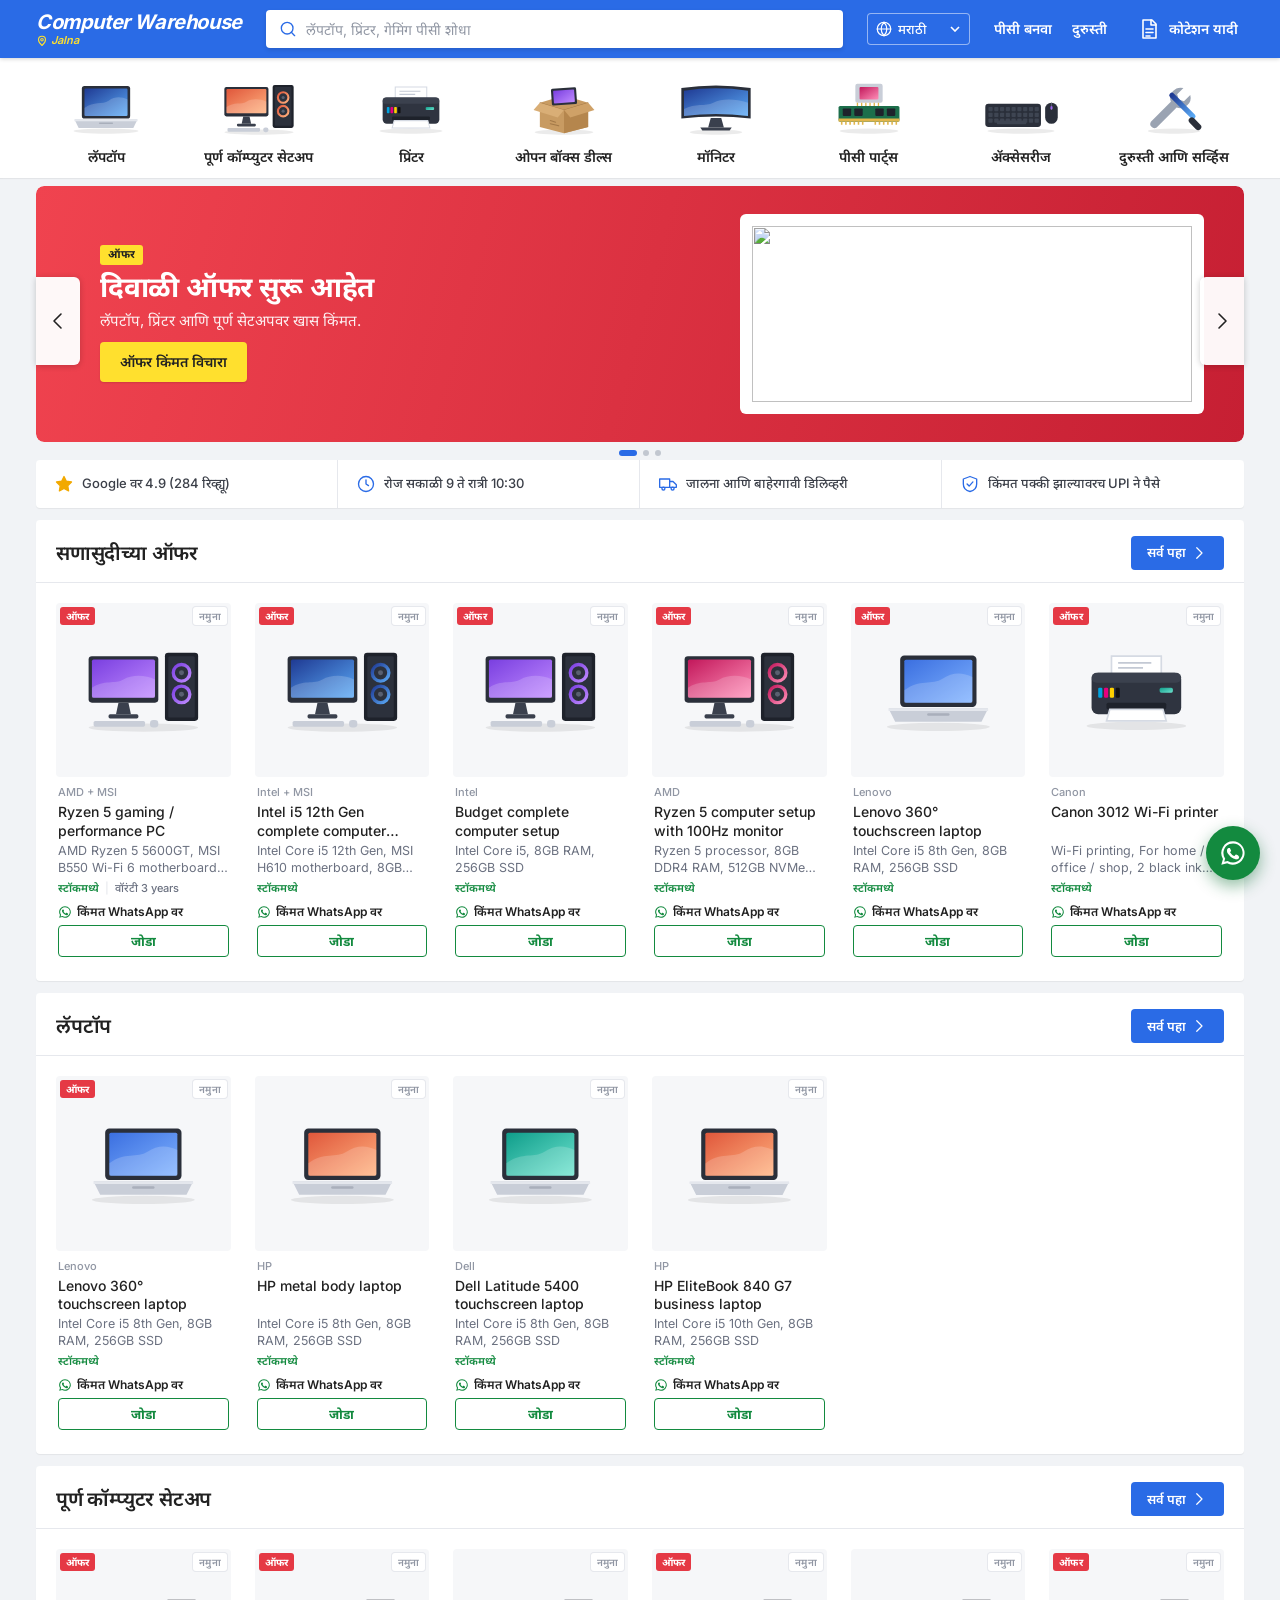
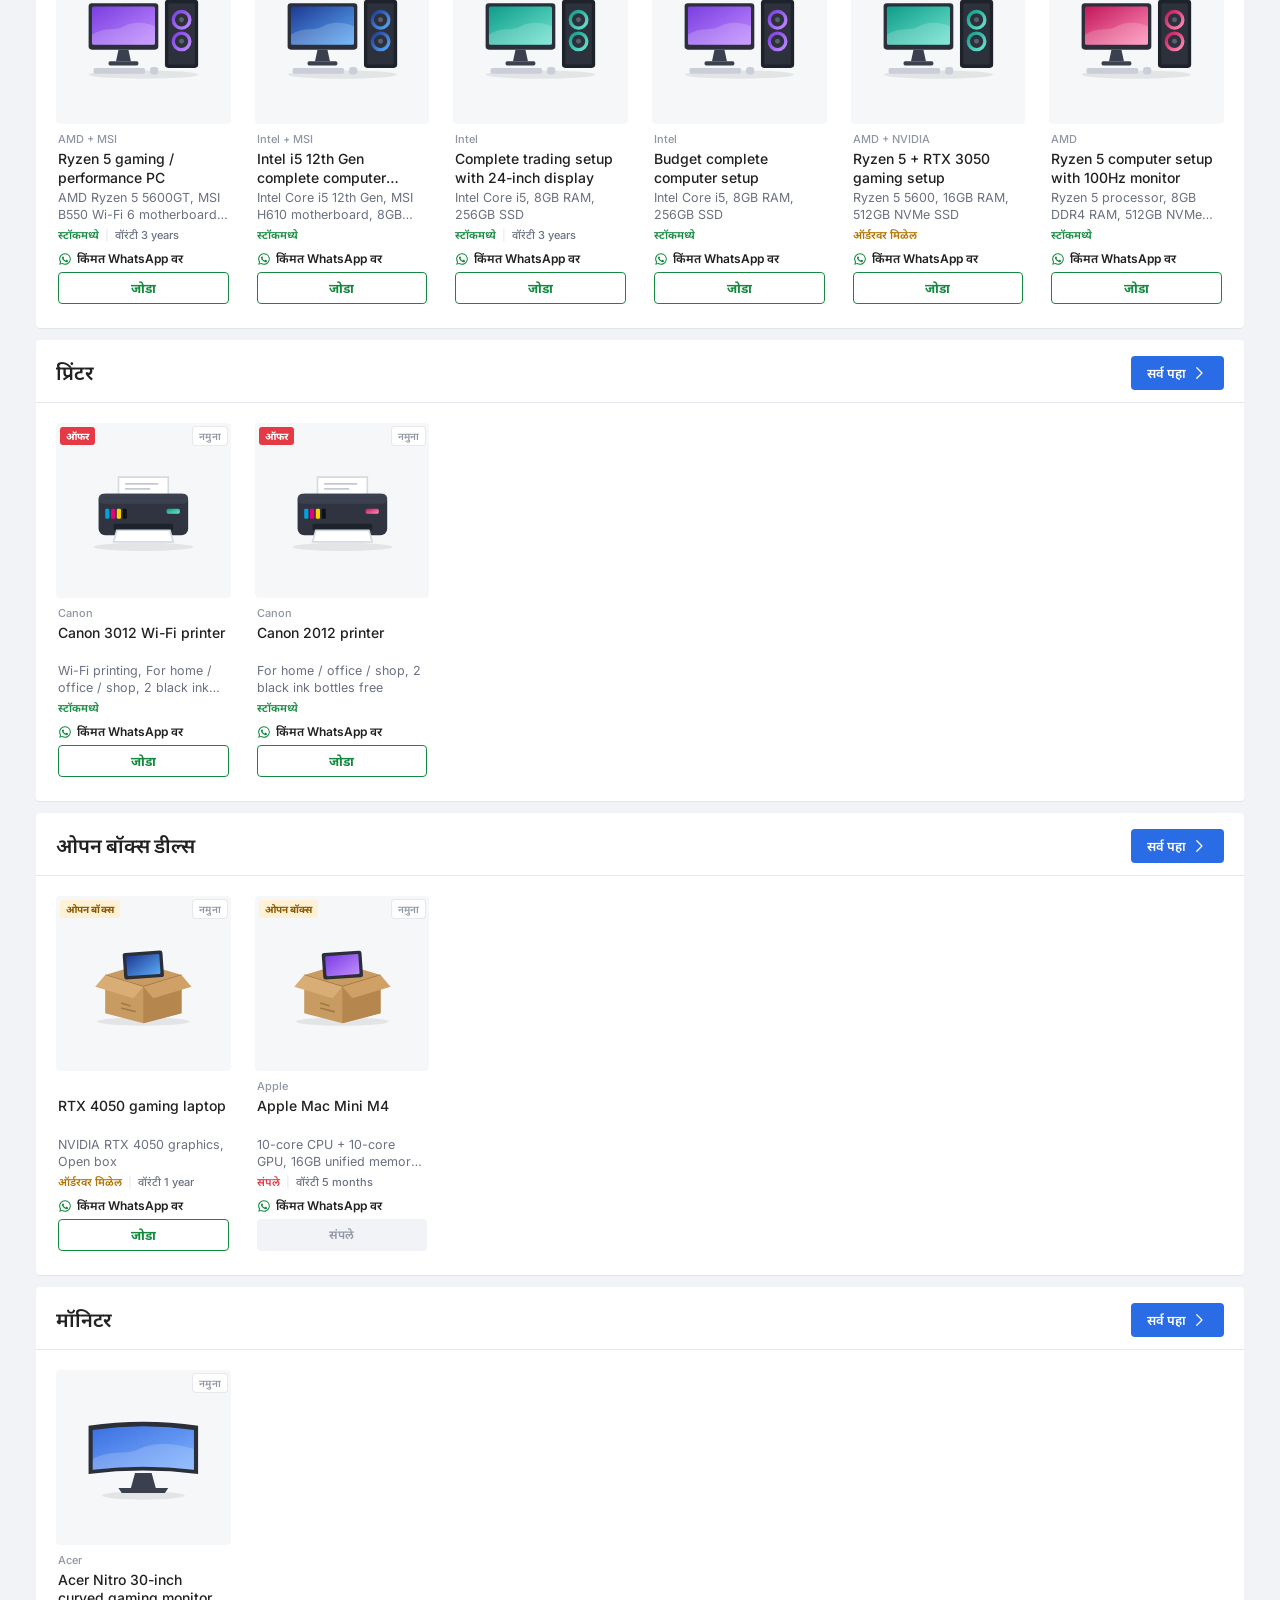
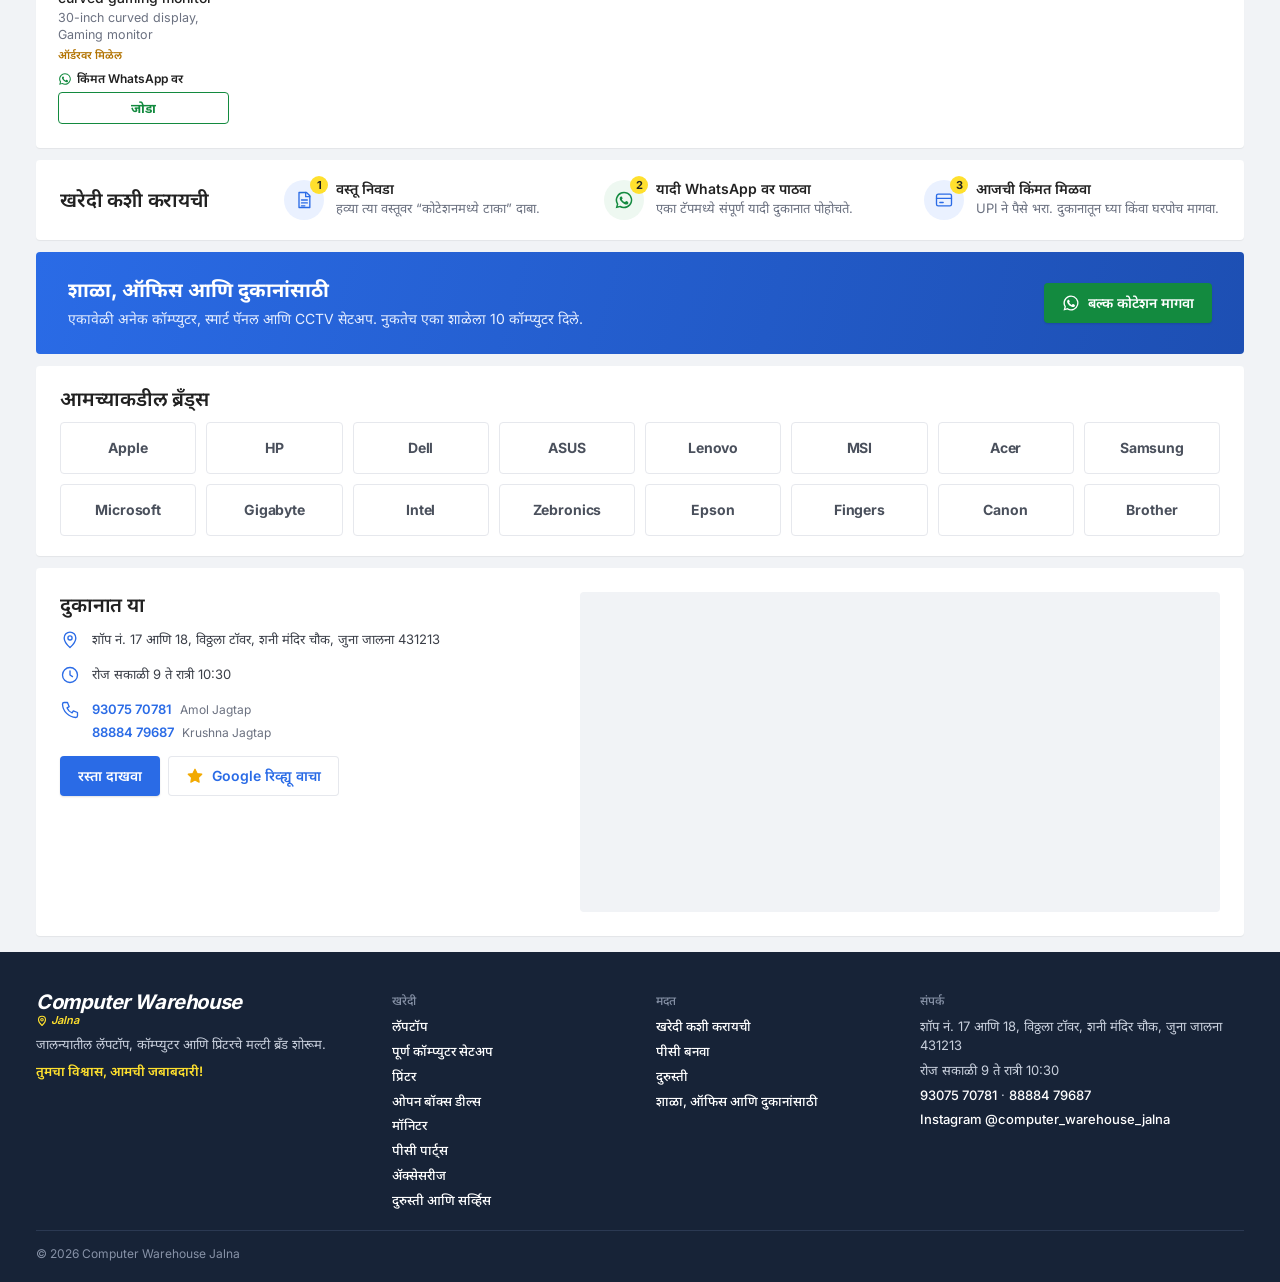
==== commit 59cb0e19: "Restyle home page: blue header, text logo, Inter fonts, official photos Bright blue header with whit" ====
--- a/pc-shop/index.html
+++ b/pc-shop/index.html
@@ -5,35 +5,20 @@
   <meta name="viewport" content="width=device-width, initial-scale=1, viewport-fit=cover">
   <title>Computer Warehouse Jalna | लॅपटॉप, कॉम्प्युटर, प्रिंटर</title>
   <meta name="description" content="Computer Warehouse Jalna: laptops, complete computer setups, printers, PC parts and repair at Shani Mandir Chowk, Old Jalna. Get today's price on WhatsApp.">
-  <meta name="theme-color" content="#2C3A5E">
-  <link rel="preload" href="assets/fonts/mukta-devanagari-400-normal.woff2" as="font" type="font/woff2" crossorigin>
-  <link rel="preload" href="assets/fonts/mukta-latin-600-normal.woff2" as="font" type="font/woff2" crossorigin>
+  <meta name="theme-color" content="#2A6BE6">
+  <link rel="preload" href="assets/fonts/inter-latin-600-normal.woff2" as="font" type="font/woff2" crossorigin>
+  <link rel="preload" href="assets/fonts/noto-sans-devanagari-devanagari-400-normal.woff2" as="font" type="font/woff2" crossorigin>
   <link rel="stylesheet" href="assets/css/fonts.css">
   <link rel="stylesheet" href="assets/css/style.css">
 </head>
 <body>
   <a class="skip" href="#main" data-i18n="skip">मुख्य मजकुराकडे जा</a>
 
-  <div class="strip">
-    <div class="wrap strip-inner">
-      <p class="strip-info">
-        <span class="strip-dot" aria-hidden="true"></span>
-        <span data-i18n="top_open"></span>
-        <span class="strip-place" data-i18n="top_place"></span>
-      </p>
-      <div class="lang" role="group" aria-label="Language / भाषा">
-        <button type="button" data-lang="mr" aria-pressed="true">मराठी</button>
-        <button type="button" data-lang="hi" aria-pressed="false">हिंदी</button>
-        <button type="button" data-lang="en" aria-pressed="false">English</button>
-      </div>
-    </div>
-  </div>
-
   <header class="header">
     <div class="wrap header-inner">
       <a class="logo" href="index.html" aria-label="Computer Warehouse Jalna">
-        <span class="logo-mark" data-icon="mark"></span>
-        <span class="logo-text"><span class="logo-name">Computer Warehouse</span><span class="logo-city">Jalna</span></span>
+        <span class="logo-name">Computer Warehouse</span>
+        <span class="logo-sub"><span data-icon="pin" data-size="12"></span>Jalna</span>
       </a>
 
       <form class="search" role="search" id="search" autocomplete="off">
@@ -43,16 +28,24 @@
         <div class="search-results" id="search-results" hidden></div>
       </form>
 
+      <label class="lang">
+        <span class="sr-only">Language / भाषा</span>
+        <span class="lang-icon" data-icon="globe" data-size="18"></span>
+        <select id="lang">
+          <option value="mr">मराठी</option>
+          <option value="hi">हिंदी</option>
+          <option value="en">English</option>
+        </select>
+      </label>
+
       <nav class="header-nav" aria-label="Main">
         <a href="build.html" data-i18n="nav_build">पीसी बनवा</a>
         <a href="repair.html" data-i18n="nav_repair">दुरुस्ती</a>
-        <a href="#visit" data-i18n="nav_visit">दुकानात या</a>
       </nav>
 
       <button type="button" class="quote-btn" data-open-quote>
-        <span data-icon="quote"></span>
+        <span class="quote-btn-icon"><span data-icon="quote"></span><span class="quote-count" data-quote-count hidden>0</span></span>
         <span class="quote-btn-text" data-i18n="quote_btn">कोटेशन यादी</span>
-        <span class="quote-count" data-quote-count hidden>0</span>
       </button>
     </div>
   </header>
@@ -76,7 +69,7 @@
                 <p class="slide-text" data-i18n="b1_b"></p>
                 <a class="btn btn-yellow" data-wa="wa_offer" href="#" data-i18n="offer_btn"></a>
               </div>
-              <div class="slide-art" data-art="laptops" data-seed="offer-a"></div>
+              <div class="slide-photo"><img src="https://in.canon/media/image/2026/03/21/7b1afd84ee1449b58a7e0d2359e77d3b_G3012-Image-opt1.png" alt="" referrerpolicy="no-referrer" data-fallback="printers"></div>
             </article>
             <article class="slide slide-build">
               <div class="slide-copy">
@@ -84,7 +77,7 @@
                 <p class="slide-text" data-i18n="b2_b"></p>
                 <a class="btn btn-yellow" href="build.html" data-i18n="build_btn"></a>
               </div>
-              <div class="slide-art" data-art="pc-setups" data-seed="build-b"></div>
+              <div class="slide-photo slide-photo-dark"><img src="https://www.nvidia.com/content/dam/en-zz/Solutions/geforce/news/rtx-5060-out-now/ASUS-dual-geforce-rtx-5060-1920x1080.png" alt="" referrerpolicy="no-referrer" data-fallback="pc-setups"></div>
             </article>
             <article class="slide slide-repair">
               <div class="slide-copy">
@@ -139,10 +132,10 @@
     </section>
 
     <section class="section brands-section" aria-labelledby="brands-title">
-      <div class="wrap">
+      <div class="wrap"><div class="brands-box">
         <h2 class="h2" id="brands-title" data-i18n="brands_t"></h2>
         <ul class="brands" id="brands"></ul>
-      </div>
+      </div></div>
     </section>
 
     <section class="section visit" id="visit">
@@ -173,8 +166,8 @@
       <div class="footer-cols">
         <div class="footer-about">
           <a class="logo logo-light" href="index.html" aria-label="Computer Warehouse Jalna">
-            <span class="logo-mark" data-icon="mark"></span>
-            <span class="logo-text"><span class="logo-name">Computer Warehouse</span><span class="logo-city">Jalna</span></span>
+            <span class="logo-name">Computer Warehouse</span>
+            <span class="logo-sub"><span data-icon="pin" data-size="12"></span>Jalna</span>
           </a>
           <p data-i18n="f_about"></p>
           <p class="footer-tag" data-i18n="footer_tag"></p>
@@ -240,6 +233,7 @@
   <script src="assets/js/i18n.js"></script>
   <script src="assets/js/icons.js"></script>
   <script src="assets/js/art.js"></script>
+  <script src="data/sample-products.js"></script>
   <script src="assets/js/products.js"></script>
   <script src="assets/js/quote.js"></script>
   <script src="assets/js/app.js"></script>
--- a/pc-shop/assets/css/fonts.css
+++ b/pc-shop/assets/css/fonts.css
@@ -1,42 +1,21 @@
 /*
- * Fonts are hosted with the site (no Google Fonts request).
- * Teko and Mukta, both SIL Open Font License 1.1 (see assets/fonts/OFL-*.txt).
- * Each weight has a Latin file and a Devanagari file; the browser only downloads what a page uses.
+ * Fonts hosted with the site (no Google Fonts request).
+ * Inter for English, Noto Sans Devanagari for Marathi and Hindi.
+ * Both SIL Open Font License 1.1 (see assets/fonts/OFL-*.txt).
  */
-@font-face { font-family: "Teko"; font-style: normal; font-weight: 600; font-display: swap;
-  src: url("../fonts/teko-latin-600-normal.woff2") format("woff2");
-  unicode-range: U+0000-00FF, U+0131, U+0152-0153, U+02BB-02BC, U+02C6, U+02DA, U+02DC, U+0304, U+0308, U+0329, U+2000-206F, U+20AC, U+2122, U+2191, U+2193, U+2212, U+2215, U+FEFF, U+FFFD; }
-@font-face { font-family: "Teko"; font-style: normal; font-weight: 600; font-display: swap;
-  src: url("../fonts/teko-devanagari-600-normal.woff2") format("woff2");
-  unicode-range: U+0900-097F, U+1CD0-1CF9, U+200C-200D, U+20A8, U+20B9, U+20F0, U+25CC, U+A830-A839, U+A8E0-A8FF, U+11B00-11B09; }
-@font-face { font-family: "Teko"; font-style: normal; font-weight: 700; font-display: swap;
-  src: url("../fonts/teko-latin-700-normal.woff2") format("woff2");
-  unicode-range: U+0000-00FF, U+0131, U+0152-0153, U+02BB-02BC, U+02C6, U+02DA, U+02DC, U+0304, U+0308, U+0329, U+2000-206F, U+20AC, U+2122, U+2191, U+2193, U+2212, U+2215, U+FEFF, U+FFFD; }
-@font-face { font-family: "Teko"; font-style: normal; font-weight: 700; font-display: swap;
-  src: url("../fonts/teko-devanagari-700-normal.woff2") format("woff2");
-  unicode-range: U+0900-097F, U+1CD0-1CF9, U+200C-200D, U+20A8, U+20B9, U+20F0, U+25CC, U+A830-A839, U+A8E0-A8FF, U+11B00-11B09; }
-
-@font-face { font-family: "Mukta"; font-style: normal; font-weight: 400; font-display: swap;
-  src: url("../fonts/mukta-latin-400-normal.woff2") format("woff2");
-  unicode-range: U+0000-00FF, U+0131, U+0152-0153, U+02BB-02BC, U+02C6, U+02DA, U+02DC, U+0304, U+0308, U+0329, U+2000-206F, U+20AC, U+2122, U+2191, U+2193, U+2212, U+2215, U+FEFF, U+FFFD; }
-@font-face { font-family: "Mukta"; font-style: normal; font-weight: 400; font-display: swap;
-  src: url("../fonts/mukta-devanagari-400-normal.woff2") format("woff2");
-  unicode-range: U+0900-097F, U+1CD0-1CF9, U+200C-200D, U+20A8, U+20B9, U+20F0, U+25CC, U+A830-A839, U+A8E0-A8FF, U+11B00-11B09; }
-@font-face { font-family: "Mukta"; font-style: normal; font-weight: 500; font-display: swap;
-  src: url("../fonts/mukta-latin-500-normal.woff2") format("woff2");
-  unicode-range: U+0000-00FF, U+0131, U+0152-0153, U+02BB-02BC, U+02C6, U+02DA, U+02DC, U+0304, U+0308, U+0329, U+2000-206F, U+20AC, U+2122, U+2191, U+2193, U+2212, U+2215, U+FEFF, U+FFFD; }
-@font-face { font-family: "Mukta"; font-style: normal; font-weight: 500; font-display: swap;
-  src: url("../fonts/mukta-devanagari-500-normal.woff2") format("woff2");
-  unicode-range: U+0900-097F, U+1CD0-1CF9, U+200C-200D, U+20A8, U+20B9, U+20F0, U+25CC, U+A830-A839, U+A8E0-A8FF, U+11B00-11B09; }
-@font-face { font-family: "Mukta"; font-style: normal; font-weight: 600; font-display: swap;
-  src: url("../fonts/mukta-latin-600-normal.woff2") format("woff2");
-  unicode-range: U+0000-00FF, U+0131, U+0152-0153, U+02BB-02BC, U+02C6, U+02DA, U+02DC, U+0304, U+0308, U+0329, U+2000-206F, U+20AC, U+2122, U+2191, U+2193, U+2212, U+2215, U+FEFF, U+FFFD; }
-@font-face { font-family: "Mukta"; font-style: normal; font-weight: 600; font-display: swap;
-  src: url("../fonts/mukta-devanagari-600-normal.woff2") format("woff2");
-  unicode-range: U+0900-097F, U+1CD0-1CF9, U+200C-200D, U+20A8, U+20B9, U+20F0, U+25CC, U+A830-A839, U+A8E0-A8FF, U+11B00-11B09; }
-@font-face { font-family: "Mukta"; font-style: normal; font-weight: 700; font-display: swap;
-  src: url("../fonts/mukta-latin-700-normal.woff2") format("woff2");
-  unicode-range: U+0000-00FF, U+0131, U+0152-0153, U+02BB-02BC, U+02C6, U+02DA, U+02DC, U+0304, U+0308, U+0329, U+2000-206F, U+20AC, U+2122, U+2191, U+2193, U+2212, U+2215, U+FEFF, U+FFFD; }
-@font-face { font-family: "Mukta"; font-style: normal; font-weight: 700; font-display: swap;
-  src: url("../fonts/mukta-devanagari-700-normal.woff2") format("woff2");
-  unicode-range: U+0900-097F, U+1CD0-1CF9, U+200C-200D, U+20A8, U+20B9, U+20F0, U+25CC, U+A830-A839, U+A8E0-A8FF, U+11B00-11B09; }
+@font-face { font-family: "Inter"; font-style: normal; font-weight: 400; font-display: swap;
+  src: url("../fonts/inter-latin-400-normal.woff2") format("woff2"); unicode-range: U+0000-00FF, U+0131, U+0152-0153, U+02BB-02BC, U+02C6, U+02DA, U+02DC, U+0304, U+0308, U+0329, U+2000-206F, U+20AC, U+2122, U+2191, U+2193, U+2212, U+2215, U+FEFF, U+FFFD; }
+@font-face { font-family: "Noto Sans Devanagari"; font-style: normal; font-weight: 400; font-display: swap;
+  src: url("../fonts/noto-sans-devanagari-devanagari-400-normal.woff2") format("woff2"); unicode-range: U+0900-097F, U+1CD0-1CF9, U+200C-200D, U+20A8, U+20B9, U+20F0, U+25CC, U+A830-A839, U+A8E0-A8FF, U+11B00-11B09; }
+@font-face { font-family: "Inter"; font-style: normal; font-weight: 500; font-display: swap;
+  src: url("../fonts/inter-latin-500-normal.woff2") format("woff2"); unicode-range: U+0000-00FF, U+0131, U+0152-0153, U+02BB-02BC, U+02C6, U+02DA, U+02DC, U+0304, U+0308, U+0329, U+2000-206F, U+20AC, U+2122, U+2191, U+2193, U+2212, U+2215, U+FEFF, U+FFFD; }
+@font-face { font-family: "Noto Sans Devanagari"; font-style: normal; font-weight: 500; font-display: swap;
+  src: url("../fonts/noto-sans-devanagari-devanagari-500-normal.woff2") format("woff2"); unicode-range: U+0900-097F, U+1CD0-1CF9, U+200C-200D, U+20A8, U+20B9, U+20F0, U+25CC, U+A830-A839, U+A8E0-A8FF, U+11B00-11B09; }
+@font-face { font-family: "Inter"; font-style: normal; font-weight: 600; font-display: swap;
+  src: url("../fonts/inter-latin-600-normal.woff2") format("woff2"); unicode-range: U+0000-00FF, U+0131, U+0152-0153, U+02BB-02BC, U+02C6, U+02DA, U+02DC, U+0304, U+0308, U+0329, U+2000-206F, U+20AC, U+2122, U+2191, U+2193, U+2212, U+2215, U+FEFF, U+FFFD; }
+@font-face { font-family: "Noto Sans Devanagari"; font-style: normal; font-weight: 600; font-display: swap;
+  src: url("../fonts/noto-sans-devanagari-devanagari-600-normal.woff2") format("woff2"); unicode-range: U+0900-097F, U+1CD0-1CF9, U+200C-200D, U+20A8, U+20B9, U+20F0, U+25CC, U+A830-A839, U+A8E0-A8FF, U+11B00-11B09; }
+@font-face { font-family: "Inter"; font-style: normal; font-weight: 700; font-display: swap;
+  src: url("../fonts/inter-latin-700-normal.woff2") format("woff2"); unicode-range: U+0000-00FF, U+0131, U+0152-0153, U+02BB-02BC, U+02C6, U+02DA, U+02DC, U+0304, U+0308, U+0329, U+2000-206F, U+20AC, U+2122, U+2191, U+2193, U+2212, U+2215, U+FEFF, U+FFFD; }
+@font-face { font-family: "Noto Sans Devanagari"; font-style: normal; font-weight: 700; font-display: swap;
+  src: url("../fonts/noto-sans-devanagari-devanagari-700-normal.woff2") format("woff2"); unicode-range: U+0900-097F, U+1CD0-1CF9, U+200C-200D, U+20A8, U+20B9, U+20F0, U+25CC, U+A830-A839, U+A8E0-A8FF, U+11B00-11B09; }
--- a/pc-shop/assets/css/style.css
+++ b/pc-shop/assets/css/style.css
@@ -1,408 +1,389 @@
 /*
- * Computer Warehouse Jalna – shop app layout.
- * Navy and yellow come from the shop signboard; red is only for offers;
- * green is only for WhatsApp and "Add".
+ * Computer Warehouse Jalna – shop styles.
+ * Bright blue header and white search like large Indian shopping sites,
+ * grey page, white sections, product photos on white.
+ * Yellow is only a small highlight, red only for offers, green only for WhatsApp and Add.
  */
 :root {
-  --navy: #2C3A5E;
-  --navy-dark: #1F2A47;
-  --ink: #1B2235;
-  --muted: #5F6880;
-  --soft: #8A93A8;
-  --bg: #F3F5F9;
-  --tile: #EEF1F6;
+  --blue: #2A6BE6;
+  --blue-dark: #1F56C3;
+  --blue-soft: #EAF1FF;
+  --ink: #212121;
+  --text: #3B3F48;
+  --muted: #6B7180;
+  --soft: #9096A3;
+  --bg: #F1F3F6;
   --white: #FFFFFF;
-  --line: #E1E5EE;
-  --yellow: #FFD534;
-  --yellow-soft: #FFF6CF;
-  --red: #D8283A;
-  --kraft: #D6B27E;
-  --kraft-ink: #4A3315;
+  --line: #E6E8ED;
+  --yellow: #FFE02E;
+  --yellow-soft: #FFF8D6;
+  --red: #E53945;
   --green: #138A3F;
   --green-dark: #0E6E32;
-  --green-soft: #E9F6EE;
-
-  --r-sm: 8px;
-  --r: 12px;
-  --r-lg: 16px;
-  --wrap: 1200px;
-  --gutter: 16px;
-  --font: "Mukta", system-ui, -apple-system, "Segoe UI", sans-serif;
-  --logo: "Teko", "Mukta", system-ui, sans-serif;
-}
+  --green-soft: #EEF8F1;
+
+  --r-sm: 4px;
+  --r: 8px;
+  --wrap: 1248px;
+  --gutter: 12px;
+  --font: "Inter", "Noto Sans Devanagari", system-ui, -apple-system, "Segoe UI", Roboto, sans-serif;
+}
+:lang(mr), :lang(hi) { --font: "Noto Sans Devanagari", "Inter", system-ui, sans-serif; }
 
 *, *::before, *::after { box-sizing: border-box; }
-html { -webkit-text-size-adjust: 100%; scroll-padding-top: 130px; }
+html { -webkit-text-size-adjust: 100%; scroll-padding-top: 120px; }
 body {
   margin: 0; background: var(--bg); color: var(--ink);
-  font-family: var(--font); font-size: 1rem; line-height: 1.5;
-}
-
+  font-family: var(--font); font-size: 14px; line-height: 1.45;
+  -webkit-font-smoothing: antialiased; text-rendering: optimizeLegibility;
+}
 img { max-width: 100%; display: block; }
 h1, h2, h3, p, dl, dd { margin: 0; }
 ul, ol { margin: 0; padding: 0; list-style: none; }
 a { color: inherit; }
-button { font: inherit; color: inherit; }
-:focus-visible { outline: 3px solid var(--navy); outline-offset: 2px; border-radius: 6px; }
+button, select, input { font: inherit; color: inherit; }
+:focus-visible { outline: 2px solid var(--blue); outline-offset: 2px; border-radius: 4px; }
 [data-icon] { display: inline-flex; line-height: 0; }
 .sr-only { position: absolute; width: 1px; height: 1px; overflow: hidden; clip: rect(0 0 0 0); white-space: nowrap; }
-.skip { position: absolute; left: 8px; top: -60px; z-index: 60; background: var(--navy); color: var(--white); padding: 8px 14px; border-radius: 6px; }
+.skip { position: absolute; left: 8px; top: -60px; z-index: 60; background: var(--ink); color: var(--white); padding: 8px 14px; border-radius: 4px; }
 .skip:focus { top: 8px; }
 .wrap { max-width: var(--wrap); margin: 0 auto; padding: 0 var(--gutter); }
+@media (min-width: 900px) { :root { --gutter: 20px; } }
 
 /* ---------- Buttons ---------- */
 .btn {
   display: inline-flex; align-items: center; justify-content: center; gap: 8px;
-  min-height: 44px; padding: 8px 18px; border: 0; border-radius: var(--r-sm);
-  background: var(--navy); color: var(--white);
-  font-weight: 600; font-size: .95rem; line-height: 1.2; text-decoration: none; cursor: pointer;
-}
-.btn:hover { background: var(--navy-dark); }
-.btn svg { width: 20px; height: 20px; }
+  min-height: 40px; padding: 8px 18px; border: 0; border-radius: var(--r-sm);
+  background: var(--blue); color: var(--white);
+  font-weight: 600; font-size: 14px; line-height: 1.2; text-decoration: none; cursor: pointer;
+  box-shadow: 0 1px 2px rgba(0, 0, 0, .12);
+}
+.btn:hover { background: var(--blue-dark); }
+.btn svg { width: 18px; height: 18px; }
 .btn-yellow { background: var(--yellow); color: var(--ink); }
-.btn-yellow:hover { background: #F7C900; }
+.btn-yellow:hover { background: #F7D400; }
 .btn-wa { background: var(--green); }
 .btn-wa:hover { background: var(--green-dark); }
-.btn-ghost { background: var(--white); color: var(--navy); box-shadow: inset 0 0 0 1.5px var(--line); }
-.btn-ghost:hover { background: var(--tile); }
-.btn-small { min-height: 36px; padding: 6px 12px; font-size: .9rem; }
+.btn-ghost { background: var(--white); color: var(--blue); box-shadow: inset 0 0 0 1px var(--line); }
+.btn-ghost:hover { background: var(--blue-soft); }
+.btn-small { min-height: 34px; padding: 6px 12px; font-size: 13px; }
 .btn-block { width: 100%; }
 
-/* ---------- Top strip ---------- */
-.strip { background: var(--navy); color: #DCE2EF; font-size: .85rem; }
-.strip-inner { display: flex; align-items: center; justify-content: space-between; gap: 12px; min-height: 36px; }
-.strip-info { display: flex; align-items: center; gap: 8px; min-width: 0; white-space: nowrap; overflow: hidden; }
-.strip-dot { width: 8px; height: 8px; border-radius: 50%; background: #4ADE80; flex: none; }
-.strip-place { display: none; color: #AEB8CF; }
-.strip-place::before { content: ""; display: inline-block; width: 1px; height: 12px; background: #5A688C; margin: 0 10px; vertical-align: -1px; }
-@media (min-width: 640px) { .strip-place { display: inline; } }
-
-.lang { display: flex; gap: 2px; flex: none; }
-.lang button {
-  border: 0; background: transparent; color: #C7CFE0; cursor: pointer;
-  padding: 4px 8px; min-height: 30px; border-radius: 6px; font-size: .85rem;
-}
-.lang button[aria-pressed="true"] { background: var(--white); color: var(--navy); font-weight: 600; }
-
 /* ---------- Header ---------- */
-.header {
-  position: sticky; top: 0; z-index: 40;
-  background: var(--white); box-shadow: 0 1px 0 var(--line), 0 4px 14px -10px rgba(27, 34, 53, .25);
-}
+.header { position: sticky; top: 0; z-index: 40; background: var(--blue); color: var(--white); box-shadow: 0 1px 4px rgba(0, 0, 0, .18); }
 .header-inner {
-  display: grid; grid-template-columns: 1fr auto; grid-template-areas: "logo quote" "search search";
-  align-items: center; gap: 8px 12px; padding-top: 8px; padding-bottom: 10px;
-}
-.header .logo { grid-area: logo; }
-.logo { display: inline-flex; align-items: center; gap: 8px; text-decoration: none; color: var(--navy); justify-self: start; }
-.logo-mark svg { width: 34px; height: 34px; }
-.logo-text { display: flex; flex-direction: column; font-family: var(--logo); text-transform: uppercase; line-height: .82; padding-top: 3px; }
-.logo-name { font-size: 1.3rem; font-weight: 700; letter-spacing: .01em; }
-.logo-city { font-size: .95rem; font-weight: 600; letter-spacing: .14em; color: var(--soft); }
-.logo-light { color: var(--white); }
-.logo-light .logo-city { color: #AEB8CF; }
+  display: grid; grid-template-columns: 1fr auto auto; grid-template-areas: "logo lang quote" "search search search";
+  align-items: center; gap: 8px 10px; padding-top: 8px; padding-bottom: 10px;
+}
+.logo { display: inline-flex; flex-direction: column; align-items: flex-start; text-decoration: none; color: var(--white); line-height: 1; }
+.header .logo { grid-area: logo; justify-self: start; }
+.logo-name { font-family: "Inter", system-ui, sans-serif; font-size: 18px; font-weight: 700; font-style: italic; letter-spacing: -.02em; }
+.logo-sub { display: inline-flex; align-items: center; gap: 3px; margin-top: 3px; font-family: "Inter", system-ui, sans-serif; font-size: 11px; font-weight: 600; font-style: italic; color: var(--yellow); letter-spacing: .01em; }
+.logo-sub svg { stroke-width: 2.2; }
 
 .search { grid-area: search; position: relative; }
-.search-icon { position: absolute; left: 12px; top: 50%; transform: translateY(-50%); color: var(--soft); pointer-events: none; }
+.search-icon { position: absolute; left: 12px; top: 50%; transform: translateY(-50%); color: var(--blue); pointer-events: none; }
 .search input {
-  width: 100%; height: 44px; padding: 0 14px 0 42px;
-  font: inherit; font-size: .98rem; color: var(--ink);
-  background: var(--tile); border: 1.5px solid transparent; border-radius: var(--r-sm);
-  -webkit-appearance: none; appearance: none;
+  width: 100%; height: 40px; padding: 0 12px 0 40px; border: 0; border-radius: var(--r-sm);
+  background: var(--white); color: var(--ink); font-size: 14px;
+  box-shadow: 0 2px 4px rgba(0, 0, 0, .12); -webkit-appearance: none; appearance: none;
 }
 .search input::placeholder { color: var(--soft); }
-.search input:focus { outline: none; background: var(--white); border-color: var(--navy); }
+.search input:focus { outline: none; box-shadow: 0 0 0 2px var(--yellow); }
 
 .search-results {
-  position: absolute; left: 0; right: 0; top: calc(100% + 6px); z-index: 50;
-  background: var(--white); border-radius: var(--r); padding: 6px;
-  box-shadow: 0 0 0 1px var(--line), 0 18px 40px -16px rgba(27, 34, 53, .35);
-  max-height: 70vh; overflow: auto;
+  position: absolute; left: 0; right: 0; top: calc(100% + 4px); z-index: 50; color: var(--ink);
+  background: var(--white); border-radius: var(--r-sm); padding: 4px 0;
+  box-shadow: 0 6px 24px rgba(0, 0, 0, .18); max-height: 70vh; overflow: auto;
 }
 .search-results[hidden] { display: none; }
-.sr-list { display: grid; }
-.sr-item { display: grid; grid-template-columns: 52px 1fr auto; gap: 10px; align-items: center; padding: 8px; border-radius: var(--r-sm); }
-.sr-item + .sr-item { border-top: 1px solid var(--tile); }
-.sr-art { width: 52px; height: 40px; border-radius: 6px; background: var(--tile); display: flex; align-items: center; justify-content: center; overflow: hidden; }
-.sr-art .art { width: 100%; height: 100%; }
-.sr-art img { width: 100%; height: 100%; object-fit: contain; }
+.sr-item { display: grid; grid-template-columns: 48px 1fr auto; gap: 12px; align-items: center; padding: 8px 14px; }
+.sr-item + .sr-item { border-top: 1px solid var(--line); }
+.sr-art { width: 48px; height: 48px; display: flex; align-items: center; justify-content: center; overflow: hidden; }
+.sr-art img, .sr-art .art, .sr-art .art-fallback { width: 100%; height: 100%; object-fit: contain; }
 .sr-text { display: flex; flex-direction: column; min-width: 0; line-height: 1.3; }
-.sr-text strong { font-size: .95rem; font-weight: 600; }
-.sr-item .card-add { min-width: 92px; }
-.sr-text span { font-size: .82rem; color: var(--muted); white-space: nowrap; overflow: hidden; text-overflow: ellipsis; }
-.sr-empty { padding: 10px 8px 12px; color: var(--muted); }
-.search-results > .btn { margin: 0 8px 8px; }
+.sr-text strong { font-size: 14px; font-weight: 500; }
+.sr-text span { font-size: 12px; color: var(--muted); white-space: nowrap; overflow: hidden; text-overflow: ellipsis; }
+.sr-item .card-add { width: 84px; }
+.sr-empty { padding: 12px 14px; color: var(--muted); }
+.search-results > .btn { margin: 0 14px 10px; }
+
+.lang { grid-area: lang; position: relative; display: inline-flex; align-items: center; }
+.lang-icon { position: absolute; left: 8px; pointer-events: none; color: var(--white); }
+.lang select {
+  height: 32px; padding: 0 26px 0 30px; border: 1px solid rgba(255, 255, 255, .5); border-radius: var(--r-sm);
+  background: transparent url("data:image/svg+xml,%3Csvg xmlns='http://www.w3.org/2000/svg' width='10' height='6'%3E%3Cpath d='M1 1l4 4 4-4' fill='none' stroke='%23fff' stroke-width='1.6'/%3E%3C/svg%3E") no-repeat right 9px center;
+  color: var(--white); font-size: 13px; font-weight: 500; cursor: pointer; -webkit-appearance: none; appearance: none;
+}
+.lang select option { color: var(--ink); }
 
 .header-nav { display: none; }
 
 .quote-btn {
-  grid-area: quote; position: relative; display: inline-flex; align-items: center; gap: 8px;
-  height: 42px; padding: 0 10px; border: 1.5px solid var(--line); border-radius: var(--r-sm);
-  background: var(--white); color: var(--navy); cursor: pointer; font-weight: 600; font-size: .92rem;
-}
-.quote-btn:hover { border-color: var(--navy); }
+  grid-area: quote; display: inline-flex; align-items: center; gap: 8px; height: 34px; padding: 0 6px;
+  border: 0; background: transparent; color: var(--white); font-weight: 600; font-size: 14px; cursor: pointer;
+}
+.quote-btn-icon { position: relative; display: inline-flex; }
 .quote-btn-text { display: none; }
 .quote-count {
-  position: absolute; top: -7px; right: -7px; min-width: 20px; height: 20px; padding: 0 5px;
-  border-radius: 10px; background: var(--red); color: var(--white);
-  font-size: .75rem; font-weight: 700; line-height: 20px; text-align: center;
+  position: absolute; top: -6px; right: -9px; min-width: 18px; height: 18px; padding: 0 4px;
+  border-radius: 9px; background: var(--red); color: var(--white); border: 1.5px solid var(--white);
+  font-family: "Inter", sans-serif; font-size: 10px; font-weight: 700; line-height: 15px; text-align: center;
 }
 .quote-count[hidden] { display: none; }
 
 @media (min-width: 900px) {
-  .header-inner { grid-template-columns: auto minmax(280px, 1fr) auto auto; grid-template-areas: "logo search nav quote"; gap: 20px; padding-top: 10px; padding-bottom: 10px; }
-  .header-nav { display: flex; gap: 2px; }
-  .header-nav a { padding: 8px 10px; border-radius: 6px; text-decoration: none; font-weight: 500; font-size: .95rem; white-space: nowrap; }
-  .header-nav a:hover { background: var(--tile); }
+  .header-inner {
+    grid-template-columns: auto minmax(300px, 1fr) auto auto auto; grid-template-areas: "logo search lang nav quote";
+    gap: 24px; padding-top: 10px; padding-bottom: 10px;
+  }
+  .logo-name { font-size: 20px; }
+  .search input { height: 38px; }
+  .header-nav { display: flex; gap: 20px; }
+  .header-nav a { font-weight: 600; font-size: 14px; text-decoration: none; white-space: nowrap; }
+  .header-nav a:hover { text-decoration: underline; text-underline-offset: 4px; }
   .quote-btn-text { display: inline; }
-  .quote-btn { padding: 0 14px; }
 }
 
 /* ---------- Category row ---------- */
-.cat-row { background: var(--white); border-bottom: 1px solid var(--line); }
+.cat-row { background: var(--white); box-shadow: 0 1px 1px rgba(0, 0, 0, .06); }
 .cats {
-  display: grid; grid-auto-flow: column; grid-auto-columns: 76px; gap: 10px;
-  overflow-x: auto; scrollbar-width: none; padding: 12px 0 12px;
-  scroll-snap-type: x proximity;
+  display: grid; grid-auto-flow: column; grid-auto-columns: 72px; gap: 8px;
+  overflow-x: auto; scrollbar-width: none; padding: 10px 0 8px; scroll-snap-type: x proximity;
 }
 .cats::-webkit-scrollbar { display: none; }
 .cats li { scroll-snap-align: start; }
-.cat { display: flex; flex-direction: column; align-items: center; gap: 6px; text-decoration: none; text-align: center; }
-.cat-art {
-  width: 72px; height: 64px; border-radius: var(--r); background: var(--tile);
-  display: flex; align-items: center; justify-content: center; padding: 6px;
-}
+.cat { display: flex; flex-direction: column; align-items: center; gap: 4px; text-decoration: none; text-align: center; }
+.cat-art { width: 64px; height: 56px; display: flex; align-items: center; justify-content: center; }
 .cat-art .art { width: 100%; height: 100%; }
-.cat-open-box { background: #F8EEDF; }
-.cat-printers { background: #EAF2FB; }
-.cat-pc-setups { background: #ECEBFB; }
-.cat-repair { background: var(--yellow-soft); }
-.cat-name { font-size: .8rem; font-weight: 600; line-height: 1.2; color: var(--ink); }
-.cat:hover .cat-art { box-shadow: inset 0 0 0 1.5px var(--navy); }
-@media (min-width: 900px) {
-  .cats { grid-auto-flow: row; grid-template-columns: repeat(8, 1fr); grid-auto-columns: auto; gap: 16px; padding: 16px 0; }
-  .cat-art { width: 100%; height: 84px; max-width: 120px; }
-  .cat-name { font-size: .9rem; }
+.cat-name { font-size: 12px; font-weight: 500; line-height: 1.25; color: var(--ink); }
+.cat:hover .cat-name { color: var(--blue); }
+@media (min-width: 900px) {
+  .cats { grid-auto-flow: row; grid-template-columns: repeat(8, 1fr); grid-auto-columns: auto; gap: 12px; padding: 14px 0 12px; }
+  .cat-art { width: 84px; height: 72px; }
+  .cat-name { font-size: 14px; font-weight: 600; }
 }
 
 /* ---------- Banner slider ---------- */
-.banners { padding: 14px 0 4px; }
+.banners { padding: 8px 0 0; }
 .slider { position: relative; }
 .slides {
-  display: grid; grid-auto-flow: column; grid-auto-columns: 100%; gap: 12px;
-  overflow-x: auto; scroll-snap-type: x mandatory; scrollbar-width: none; border-radius: var(--r-lg);
+  display: grid; grid-auto-flow: column; grid-auto-columns: 100%; gap: 8px;
+  overflow-x: auto; scroll-snap-type: x mandatory; scrollbar-width: none; border-radius: var(--r);
 }
 .slides::-webkit-scrollbar { display: none; }
 .slide {
   scroll-snap-align: start; position: relative; overflow: hidden;
-  display: grid; grid-template-columns: 1fr 42%; align-items: center; gap: 8px;
-  min-height: 178px; padding: 18px 12px 18px 18px; border-radius: var(--r-lg);
+  display: grid; grid-template-columns: 1fr 44%; align-items: center; gap: 10px;
+  min-height: 168px; padding: 16px; border-radius: var(--r);
 }
 .slide-copy { display: flex; flex-direction: column; align-items: flex-start; gap: 6px; position: relative; z-index: 1; }
-.slide-tag { display: inline-block; padding: 1px 10px; border-radius: 999px; background: var(--yellow); color: var(--ink); font-size: .78rem; font-weight: 700; }
-.slide-title { font-size: 1.3rem; font-weight: 700; line-height: 1.15; }
-.slide-text { font-size: .9rem; opacity: .9; max-width: 38ch; }
-.slide .btn { margin-top: 6px; min-height: 38px; padding: 6px 14px; font-size: .9rem; }
-.slide-art { align-self: stretch; display: flex; align-items: center; justify-content: center; }
-.slide-art .art { width: 100%; height: auto; max-height: 150px; }
-.slide-offer { background: radial-gradient(120% 140% at 100% 0%, #F24A57 0%, var(--red) 55%, #A71627 100%); color: var(--white); }
-.slide-offer .slide-title { color: var(--yellow); }
-.slide-build { background: radial-gradient(120% 140% at 100% 0%, #44568A 0%, var(--navy) 55%, var(--navy-dark) 100%); color: var(--white); }
-.slide-repair { background: linear-gradient(135deg, #FFE36B 0%, var(--yellow) 60%, #F3C300 100%); color: var(--ink); }
+.slide-tag { display: inline-block; padding: 2px 8px; border-radius: 3px; background: var(--yellow); color: var(--ink); font-size: 11px; font-weight: 700; }
+.slide-title { font-size: 18px; font-weight: 700; line-height: 1.2; letter-spacing: -.01em; }
+.slide-text { font-size: 13px; opacity: .92; max-width: 40ch; }
+.slide .btn { margin-top: 4px; min-height: 34px; padding: 6px 14px; font-size: 13px; }
+.slide-photo { align-self: stretch; display: flex; align-items: center; justify-content: center; background: var(--white); border-radius: 6px; padding: 8px; }
+.slide-photo img { width: 100%; height: 100%; max-height: 140px; object-fit: contain; }
+.slide-photo-dark { background: rgba(255, 255, 255, .06); }
+.slide-photo .art-fallback, .slide-art { display: flex; width: 100%; }
+.slide-art .art, .slide-photo .art { width: 100%; height: auto; max-height: 140px; }
+
+.slide-offer { background: linear-gradient(105deg, #F0434F 0%, #C61F33 100%); color: var(--white); }
+.slide-build { background: linear-gradient(105deg, #1C2A4A 0%, #0D1526 100%); color: var(--white); }
+.slide-repair { background: linear-gradient(105deg, #FFE45C 0%, #FFD21F 100%); color: var(--ink); }
+.slide-repair .btn { background: var(--ink); }
 
 .slider-arrow {
   display: none; position: absolute; top: 50%; transform: translateY(-50%); z-index: 2;
-  width: 40px; height: 40px; border-radius: 50%; border: 0; cursor: pointer;
-  background: var(--white); color: var(--navy); box-shadow: 0 4px 14px -4px rgba(27, 34, 53, .35);
-  align-items: center; justify-content: center;
-}
-.slider-prev { left: -14px; }
-.slider-next { right: -14px; }
-.dots { display: flex; justify-content: center; gap: 6px; padding-top: 10px; }
-.dots button { width: 7px; height: 7px; padding: 0; border: 0; border-radius: 4px; background: #C5CBD8; cursor: pointer; transition: width .2s; }
-.dots button[aria-selected="true"] { width: 20px; background: var(--navy); }
+  width: 44px; height: 88px; border: 0; cursor: pointer; background: rgba(255, 255, 255, .96); color: var(--ink);
+  box-shadow: 0 1px 6px rgba(0, 0, 0, .2); align-items: center; justify-content: center;
+}
+.slider-prev { left: 0; border-radius: 0 6px 6px 0; }
+.slider-next { right: 0; border-radius: 6px 0 0 6px; }
+.dots { display: flex; justify-content: center; gap: 6px; padding-top: 8px; }
+.dots button { width: 6px; height: 6px; padding: 0; border: 0; border-radius: 3px; background: #C2C7D0; cursor: pointer; transition: width .2s; }
+.dots button[aria-selected="true"] { width: 18px; background: var(--blue); }
 
 @media (min-width: 760px) {
-  .slide { min-height: 260px; padding: 32px 28px 32px 40px; grid-template-columns: 1fr 45%; }
-  .slide-title { font-size: 2rem; }
-  .slide-text { font-size: 1.05rem; }
-  .slide .btn { min-height: 44px; padding: 8px 20px; font-size: .95rem; }
-  .slide-art .art { max-height: 220px; }
+  .slide { min-height: 240px; padding: 28px 40px 28px 64px; grid-template-columns: 1fr 42%; gap: 32px; }
+  .slide-title { font-size: 28px; }
+  .slide-text { font-size: 15px; }
+  .slide .btn { min-height: 40px; padding: 8px 20px; font-size: 14px; }
+  .slide-photo { padding: 12px; }
+  .slide-photo img, .slide-art .art, .slide-photo .art { max-height: 200px; }
   .slider-arrow { display: inline-flex; }
 }
 
 /* ---------- Trust strip ---------- */
-.trust { padding: 10px 0 0; }
-.trust-list {
-  display: grid; grid-template-columns: 1fr 1fr; gap: 1px; overflow: hidden;
-  background: var(--line); border-radius: var(--r); box-shadow: 0 0 0 1px var(--line);
-}
-.trust-list li, .trust-list a {
-  display: flex; align-items: center; gap: 8px; background: var(--white);
-  font-size: .83rem; font-weight: 600; line-height: 1.25; text-decoration: none;
-}
-.trust-list li { padding: 10px 12px; }
-.trust-list a { padding: 0; }
-.trust-icon { flex: none; width: 32px; height: 32px; border-radius: 50%; background: var(--tile); color: var(--navy); align-items: center; justify-content: center; }
-.trust-icon svg { width: 18px; height: 18px; }
-.trust-star { color: #E7A400; }
+.trust { padding: 4px 0 0; }
+.trust-list { display: grid; grid-template-columns: 1fr 1fr; background: var(--white); border-radius: var(--r-sm); box-shadow: 0 1px 1px rgba(0, 0, 0, .06); }
+.trust-list li { display: flex; align-items: center; gap: 8px; padding: 10px 12px; font-size: 12px; font-weight: 500; line-height: 1.3; color: var(--text); }
+.trust-list li:nth-child(odd) { border-right: 1px solid var(--line); }
+.trust-list li:nth-child(-n + 2) { border-bottom: 1px solid var(--line); }
+.trust-list a { display: flex; align-items: center; gap: 8px; text-decoration: none; }
+.trust-icon { flex: none; color: var(--blue); }
+.trust-icon svg { width: 20px; height: 20px; }
+.trust-star { color: #F2A900; }
 .trust-star svg { fill: currentColor; }
-.trust-icon.trust-star { background: var(--yellow-soft); }
 @media (min-width: 900px) {
   .trust-list { grid-template-columns: repeat(4, 1fr); }
-  .trust-list li { padding: 14px 16px; font-size: .92rem; }
+  .trust-list li { padding: 14px 18px; font-size: 13px; border-bottom: 0 !important; border-right: 1px solid var(--line); }
+  .trust-list li:last-child { border-right: 0; }
 }
 
 /* ---------- Sections ---------- */
-.section { padding: 22px 0 0; }
-.h2 { font-size: 1.2rem; font-weight: 700; line-height: 1.2; color: var(--ink); }
-@media (min-width: 900px) { .section { padding-top: 32px; } .h2 { font-size: 1.45rem; } }
+.section { padding: 8px 0 0; }
+.h2 { font-size: 17px; font-weight: 600; line-height: 1.3; color: var(--ink); letter-spacing: -.01em; }
+@media (min-width: 900px) { .section { padding-top: 12px; } .h2 { font-size: 20px; } }
 
 /* ---------- Product rows ---------- */
-.rail-head { display: flex; align-items: center; justify-content: space-between; gap: 12px; margin-bottom: 10px; }
-.see-all { display: inline-flex; align-items: center; gap: 2px; color: var(--navy); font-weight: 600; font-size: .9rem; text-decoration: none; white-space: nowrap; }
-.see-all:hover { text-decoration: underline; }
+.rail-box { background: var(--white); border-radius: var(--r-sm); box-shadow: 0 1px 1px rgba(0, 0, 0, .06); padding: 12px 0 10px; }
+.rail-head { display: flex; align-items: center; justify-content: space-between; gap: 12px; padding: 0 12px 6px; }
+.see-all {
+  display: inline-flex; align-items: center; justify-content: center; width: 30px; height: 30px; border-radius: 50%;
+  background: var(--blue); color: var(--white); text-decoration: none; flex: none;
+}
+.see-all svg { width: 18px; height: 18px; }
+.see-all-text { display: none; }
 .rail-list {
-  display: grid; grid-auto-flow: column; grid-auto-columns: 168px; gap: 10px;
-  overflow-x: auto; scroll-snap-type: x proximity; scrollbar-width: none;
-  margin: 0 calc(var(--gutter) * -1); padding: 2px var(--gutter) 6px; scroll-padding: 0 var(--gutter);
+  display: grid; grid-auto-flow: column; grid-auto-columns: 150px; gap: 0;
+  overflow-x: auto; scroll-snap-type: x proximity; scrollbar-width: none; padding: 0 4px;
 }
 .rail-list::-webkit-scrollbar { display: none; }
-@media (min-width: 640px) { .rail-list { grid-auto-columns: 200px; gap: 14px; } }
-/* Desktop: rows become a normal grid (no sideways scrolling with a mouse) */
+@media (min-width: 640px) { .rail-list { grid-auto-columns: 190px; } }
+@media (min-width: 900px) {
+  .rail-box { padding: 16px 0 12px; }
+  .rail-head { padding: 0 20px 12px; border-bottom: 1px solid var(--line); margin-bottom: 8px; }
+  .see-all { width: auto; height: 34px; padding: 0 16px; border-radius: var(--r-sm); gap: 4px; font-weight: 600; font-size: 13px; }
+  .see-all-text { display: inline; }
+}
 @media (min-width: 1000px) {
-  .rail-list { grid-auto-flow: row; grid-template-columns: repeat(5, 1fr); grid-auto-columns: auto; overflow: visible; margin: 0; padding: 2px 0 6px; }
-  .rail-list > li:nth-child(n + 6) { display: none; }
-}
-
-.card {
-  scroll-snap-align: start; display: flex; flex-direction: column;
-  background: var(--white); border-radius: var(--r); overflow: hidden;
-  box-shadow: 0 0 0 1px var(--line);
-}
-.card:hover { box-shadow: 0 0 0 1px #CBD2DF, 0 10px 24px -14px rgba(27, 34, 53, .35); }
-.card-media {
-  position: relative; aspect-ratio: 4 / 3; background: linear-gradient(180deg, #F6F8FB 0%, var(--tile) 100%);
-  display: flex; align-items: center; justify-content: center; padding: 14px;
-}
-.card-media .art { width: 100%; height: 100%; }
-.card-media img { width: 100%; height: 100%; object-fit: contain; }
-.tags { position: absolute; top: 8px; left: 8px; display: flex; flex-direction: column; align-items: flex-start; gap: 4px; }
-.tag { padding: 1px 8px; border-radius: 6px; font-size: .72rem; font-weight: 700; line-height: 1.5; }
+  .rail-list { grid-auto-flow: row; grid-template-columns: repeat(6, 1fr); grid-auto-columns: auto; overflow: visible; padding: 0 8px; }
+  .rail-list > li:nth-child(n + 7) { display: none; }
+}
+
+.card { scroll-snap-align: start; display: flex; flex-direction: column; padding: 8px; border-radius: var(--r-sm); }
+.card:hover { box-shadow: 0 2px 14px rgba(0, 0, 0, .1); }
+.card:hover .card-name { color: var(--blue); }
+.card-media { position: relative; aspect-ratio: 1 / 1; display: flex; align-items: center; justify-content: center; background: var(--white); }
+.card-media img { width: 100%; height: 100%; object-fit: contain; padding: 6px; }
+.card-media > .art, .card-media .art-fallback { width: 100%; height: 100%; padding: 12%; background: #F6F7F9; border-radius: var(--r-sm); }
+.card-media .art-fallback { display: flex; }
+.card-media .art-fallback .art { width: 100%; height: 100%; }
+.tags { position: absolute; top: 4px; left: 4px; display: flex; flex-direction: column; align-items: flex-start; gap: 4px; }
+.tag { padding: 1px 6px; border-radius: 3px; font-size: 10px; font-weight: 700; line-height: 1.6; letter-spacing: .01em; }
 .tag-offer { background: var(--red); color: var(--white); }
-.tag-box { background: var(--kraft); color: var(--kraft-ink); }
-.tag-sample { position: absolute; right: 8px; top: 8px; background: rgba(255, 255, 255, .85); color: var(--soft); font-weight: 600; box-shadow: 0 0 0 1px var(--line); }
-
-.card-body { display: flex; flex-direction: column; gap: 2px; padding: 10px 10px 10px; flex: 1; }
-.card-brand { font-size: .74rem; font-weight: 600; color: var(--soft); white-space: nowrap; overflow: hidden; text-overflow: ellipsis; }
+.tag-box { background: #FFF1D6; color: #8A5A00; }
+.tag-sample { position: absolute; right: 4px; top: 4px; background: var(--white); color: var(--soft); font-weight: 600; box-shadow: 0 0 0 1px var(--line); }
+
+.card-body { display: flex; flex-direction: column; gap: 2px; padding: 8px 2px 0; flex: 1; }
+.card-brand { font-size: 11px; font-weight: 500; color: var(--soft); white-space: nowrap; overflow: hidden; text-overflow: ellipsis; }
 .card-name {
-  font-size: .9rem; font-weight: 600; line-height: 1.3; min-height: 2.6em;
+  font-size: 13px; font-weight: 500; line-height: 1.35; min-height: 2.7em; color: var(--ink);
   display: -webkit-box; -webkit-line-clamp: 2; -webkit-box-orient: vertical; overflow: hidden;
 }
 .card-specs {
-  font-size: .78rem; color: var(--muted); line-height: 1.35; min-height: 2.7em;
+  font-size: 12px; color: var(--muted); line-height: 1.35; min-height: 2.7em;
   display: -webkit-box; -webkit-line-clamp: 2; -webkit-box-orient: vertical; overflow: hidden;
 }
-.card-stock { display: flex; align-items: center; flex-wrap: wrap; gap: 0 8px; font-size: .74rem; font-weight: 600; color: var(--green); margin-top: 2px; }
-.card-stock::before { content: ""; width: 6px; height: 6px; border-radius: 50%; background: currentColor; }
-.stock-order { color: #B07800; }
+.card-stock { display: flex; align-items: center; flex-wrap: wrap; gap: 0 6px; font-size: 11px; font-weight: 600; color: var(--green); margin-top: 2px; }
+.stock-order { color: #B27300; }
 .stock-out { color: var(--red); }
-.card-warranty { color: var(--soft); font-weight: 500; }
-.card-foot { display: grid; gap: 8px; margin-top: auto; padding-top: 8px; }
+.card-warranty { color: var(--muted); font-weight: 500; }
+.card-warranty::before { content: "|"; margin-right: 6px; color: var(--line); }
+.card-foot { display: grid; gap: 6px; margin-top: auto; padding-top: 6px; }
+.price-wa { display: inline-flex; align-items: center; gap: 5px; font-size: 12px; font-weight: 600; line-height: 1.2; color: var(--ink); }
+.price-wa svg { width: 14px; height: 14px; flex: none; color: var(--green); }
 .card-add { display: grid; }
-.price-wa { display: inline-flex; align-items: center; gap: 5px; font-size: .76rem; font-weight: 600; line-height: 1.2; color: var(--green-dark); min-width: 0; }
-.price-wa svg { width: 15px; height: 15px; flex: none; }
 
 .add-btn {
-  width: 100%; height: 36px; padding: 0 12px; border-radius: var(--r-sm);
-  border: 1.5px solid var(--green); background: var(--green-soft); color: var(--green-dark);
-  font-weight: 700; font-size: .85rem; cursor: pointer; white-space: nowrap;
-}
-.add-btn:hover { background: var(--green); color: var(--white); }
-.stepper { display: flex; align-items: center; justify-content: space-between; height: 36px; border-radius: var(--r-sm); background: var(--green); color: var(--white); }
-.stepper button { width: 40px; height: 36px; border: 0; background: transparent; color: inherit; cursor: pointer; display: inline-flex; align-items: center; justify-content: center; }
-.stepper output { min-width: 18px; text-align: center; font-weight: 700; font-size: .9rem; }
-.sold-out { display: flex; align-items: center; justify-content: center; height: 36px; border-radius: var(--r-sm); background: var(--tile); font-size: .82rem; font-weight: 600; color: var(--soft); }
-
-@media (min-width: 640px) {
-  .card-body { padding: 12px 12px 12px; }
-  .card-name { font-size: .95rem; }
-  .card-specs { font-size: .82rem; }
-  .price-wa { font-size: .76rem; }
+  width: 100%; height: 32px; padding: 0 10px; border-radius: var(--r-sm);
+  border: 1px solid var(--green); background: var(--white); color: var(--green);
+  font-weight: 700; font-size: 13px; cursor: pointer; white-space: nowrap; letter-spacing: .02em;
+}
+.add-btn:hover { background: var(--green-soft); }
+.stepper { display: flex; align-items: center; justify-content: space-between; height: 32px; border-radius: var(--r-sm); background: var(--green); color: var(--white); }
+.stepper button { width: 34px; height: 32px; border: 0; background: transparent; color: inherit; cursor: pointer; display: inline-flex; align-items: center; justify-content: center; }
+.stepper output { min-width: 18px; text-align: center; font-weight: 700; font-size: 13px; font-family: "Inter", sans-serif; }
+.sold-out { display: flex; align-items: center; justify-content: center; height: 32px; border-radius: var(--r-sm); background: var(--bg); font-size: 12px; font-weight: 600; color: var(--soft); }
+
+@media (min-width: 900px) {
+  .card { padding: 12px; }
+  .card-name { font-size: 14px; }
+  .card-specs { font-size: 12.5px; }
 }
 
 /* ---------- How buying works ---------- */
-.how-inner { background: var(--white); border-radius: var(--r-lg); box-shadow: 0 0 0 1px var(--line); padding: 18px; }
+.how-inner { background: var(--white); border-radius: var(--r-sm); box-shadow: 0 1px 1px rgba(0, 0, 0, .06); padding: 14px 12px; }
 .how .h2 { margin-bottom: 12px; }
-.steps { display: grid; gap: 14px; counter-reset: s; }
-.steps li { display: grid; grid-template-columns: 44px 1fr; gap: 12px; align-items: start; counter-increment: s; }
-.step-icon { position: relative; width: 44px; height: 44px; border-radius: 50%; background: var(--tile); color: var(--navy); align-items: center; justify-content: center; }
+.steps { display: grid; gap: 12px; counter-reset: s; }
+.steps li { display: grid; grid-template-columns: 40px 1fr; gap: 12px; align-items: start; counter-increment: s; }
+.step-icon { position: relative; width: 40px; height: 40px; border-radius: 50%; background: var(--blue-soft); color: var(--blue); align-items: center; justify-content: center; }
+.step-icon svg { width: 20px; height: 20px; }
 .step-icon::after {
-  content: counter(s); position: absolute; right: -4px; top: -4px; width: 20px; height: 20px; border-radius: 50%;
-  background: var(--yellow); color: var(--ink); font-size: .75rem; font-weight: 700; line-height: 20px; text-align: center;
+  content: counter(s); position: absolute; right: -4px; top: -4px; width: 18px; height: 18px; border-radius: 50%;
+  background: var(--yellow); color: var(--ink); font-family: "Inter", sans-serif; font-size: 11px; font-weight: 700; line-height: 18px; text-align: center;
 }
 .step-wa { background: var(--green-soft); color: var(--green); }
-.steps h3 { font-size: .98rem; font-weight: 700; line-height: 1.3; }
-.steps p { font-size: .9rem; color: var(--muted); }
-@media (min-width: 900px) {
-  .how-inner { padding: 24px 28px; display: grid; grid-template-columns: 220px 1fr; align-items: center; gap: 24px; }
+.steps h3 { font-size: 14px; font-weight: 600; line-height: 1.3; }
+.steps p { font-size: 13px; color: var(--muted); }
+@media (min-width: 900px) {
+  .how-inner { padding: 20px 24px; display: grid; grid-template-columns: 200px 1fr; align-items: center; gap: 24px; }
   .how .h2 { margin: 0; }
   .steps { grid-template-columns: repeat(3, 1fr); gap: 24px; }
 }
 
 /* ---------- Bulk orders ---------- */
 .bulk {
-  display: grid; gap: 14px; padding: 20px; border-radius: var(--r-lg);
-  background: var(--navy); color: #E3E8F3;
-}
-.bulk-title { font-size: 1.2rem; font-weight: 700; color: var(--white); margin-bottom: 4px; }
-.bulk p { font-size: .95rem; max-width: 60ch; }
+  display: grid; gap: 12px; padding: 18px 16px; border-radius: var(--r-sm);
+  background: linear-gradient(105deg, var(--blue) 0%, #1D4FB3 100%); color: #E6EEFF;
+}
+.bulk-title { font-size: 17px; font-weight: 700; color: var(--white); margin-bottom: 4px; }
+.bulk p { font-size: 13px; max-width: 62ch; }
 .bulk .btn { justify-self: start; }
-@media (min-width: 760px) { .bulk { grid-template-columns: 1fr auto; align-items: center; padding: 26px 32px; } .bulk-title { font-size: 1.45rem; } }
+@media (min-width: 760px) { .bulk { grid-template-columns: 1fr auto; align-items: center; padding: 24px 32px; } .bulk-title { font-size: 20px; } .bulk p { font-size: 14px; } }
 
 /* ---------- Brands ---------- */
+.brands-box { background: var(--white); border-radius: var(--r-sm); box-shadow: 0 1px 1px rgba(0, 0, 0, .06); padding: 14px 12px; }
 .brands-section .h2 { margin-bottom: 10px; }
-.brands { display: grid; grid-template-columns: repeat(4, 1fr); gap: 8px; }
+.brands { display: grid; grid-template-columns: repeat(4, 1fr); gap: 6px; }
 .brands li {
-  display: flex; align-items: center; justify-content: center; min-height: 48px; padding: 6px;
-  background: var(--white); border-radius: var(--r-sm); box-shadow: 0 0 0 1px var(--line);
-  font-weight: 700; font-size: .85rem; color: #4B5570; text-align: center;
-}
-@media (min-width: 760px) { .brands { grid-template-columns: repeat(8, 1fr); gap: 10px; } .brands li { min-height: 56px; font-size: .95rem; } }
+  display: flex; align-items: center; justify-content: center; min-height: 40px; padding: 4px;
+  border: 1px solid var(--line); border-radius: var(--r-sm);
+  font-family: "Inter", sans-serif; font-weight: 700; font-size: 12px; color: #4A505C; text-align: center; letter-spacing: -.01em;
+}
+@media (min-width: 760px) { .brands-box { padding: 20px 24px; } .brands { grid-template-columns: repeat(8, 1fr); gap: 10px; } .brands li { min-height: 52px; font-size: 14px; } }
 
 /* ---------- Visit ---------- */
-.visit { padding-bottom: 28px; }
-.visit-card { display: grid; gap: 16px; background: var(--white); border-radius: var(--r-lg); box-shadow: 0 0 0 1px var(--line); padding: 18px; }
+.visit { padding-bottom: 16px; }
+.visit-card { display: grid; gap: 14px; background: var(--white); border-radius: var(--r-sm); box-shadow: 0 1px 1px rgba(0, 0, 0, .06); padding: 14px 12px; }
 .visit .h2 { margin-bottom: 12px; }
-.facts { display: grid; gap: 12px; margin-bottom: 16px; }
-.facts > div { display: grid; grid-template-columns: 26px 1fr; gap: 8px; align-items: start; }
-.facts dt { color: var(--navy); padding-top: 1px; }
-.facts dd { font-size: .95rem; }
+.facts { display: grid; gap: 10px; margin-bottom: 14px; }
+.facts > div { display: grid; grid-template-columns: 24px 1fr; gap: 8px; align-items: start; }
+.facts dt { color: var(--blue); }
+.facts dd { font-size: 13px; color: var(--text); }
 .phones { display: grid; gap: 4px; }
 .phone-link { display: inline-flex; align-items: baseline; gap: 8px; text-decoration: none; }
-.phone-num { font-weight: 700; color: var(--navy); text-decoration: underline; text-underline-offset: 3px; }
-.phone-name { color: var(--muted); font-size: .9rem; }
+.phone-num { font-family: "Inter", sans-serif; font-weight: 600; color: var(--blue); }
+.phone-name { color: var(--muted); font-size: 12px; }
 .visit-actions { display: flex; flex-wrap: wrap; gap: 8px; }
-.visit-map iframe { display: block; width: 100%; height: 260px; border: 0; border-radius: var(--r); background: var(--tile); }
-@media (min-width: 900px) {
-  .visit-card { grid-template-columns: 1fr 1.3fr; gap: 28px; padding: 24px; }
-  .visit-map iframe { height: 340px; }
-}
+.visit-map iframe { display: block; width: 100%; height: 240px; border: 0; border-radius: var(--r-sm); background: var(--bg); }
+@media (min-width: 900px) { .visit-card { grid-template-columns: 1fr 1.3fr; gap: 28px; padding: 24px; } .visit-map iframe { height: 320px; } }
 
 /* ---------- Footer ---------- */
-.footer { background: var(--navy-dark); color: #C7CFE0; padding: 28px 0 calc(84px + env(safe-area-inset-bottom)); font-size: .9rem; }
-.footer-cols { display: grid; gap: 22px; grid-template-columns: 1fr 1fr; }
-.footer-about { grid-column: 1 / -1; display: grid; gap: 10px; justify-items: start; align-content: start; }
+.footer { background: #172337; color: #C9D0DD; padding: 24px 0 calc(80px + env(safe-area-inset-bottom)); font-size: 13px; }
+.footer-cols { display: grid; gap: 20px; grid-template-columns: 1fr 1fr; }
+.footer-about { grid-column: 1 / -1; display: grid; gap: 8px; justify-items: start; align-content: start; }
 .footer-about p { max-width: 40ch; }
 .footer-tag { color: var(--yellow); font-weight: 600; }
-.footer-h { font-size: .8rem; font-weight: 700; color: #8E9AB8; margin-bottom: 8px; letter-spacing: .02em; }
+.footer-h { font-size: 12px; font-weight: 500; color: #8792A7; margin-bottom: 8px; }
 .footer-list { display: grid; gap: 6px; }
-.footer-list a { text-decoration: none; }
-.footer-list a:hover { text-decoration: underline; color: var(--white); }
+.footer-list a { text-decoration: none; color: var(--white); font-weight: 500; }
+.footer-list a:hover { text-decoration: underline; }
 .footer-cols > div:last-child { grid-column: 1 / -1; }
-.footer-copy { margin-top: 22px; padding-top: 14px; border-top: 1px solid #34406A; font-size: .8rem; color: #8E9AB8; }
-@media (min-width: 900px) {
-  .footer { padding-top: 40px; padding-bottom: 20px; }
+.footer-copy { margin-top: 20px; padding-top: 14px; border-top: 1px solid #2B3952; font-size: 12px; color: #8792A7; }
+@media (min-width: 900px) {
+  .footer { padding: 40px 0 20px; }
   .footer-cols { grid-template-columns: 1.4fr 1fr 1fr 1.4fr; gap: 32px; }
   .footer-about, .footer-cols > div:last-child { grid-column: auto; }
 }
@@ -412,66 +393,59 @@
 @media (min-width: 900px) {
   .wa-float {
     position: fixed; right: 20px; bottom: 20px; z-index: 30; display: flex;
-    width: 56px; height: 56px; border-radius: 50%; align-items: center; justify-content: center;
-    background: var(--green); color: var(--white); box-shadow: 0 8px 20px -8px rgba(14, 110, 50, .8);
+    width: 54px; height: 54px; border-radius: 50%; align-items: center; justify-content: center;
+    background: var(--green); color: var(--white); box-shadow: 0 6px 16px rgba(14, 110, 50, .45);
   }
-  .wa-float svg { width: 30px; height: 30px; }
+  .wa-float svg { width: 28px; height: 28px; }
   .wa-float:hover { background: var(--green-dark); }
 }
-
 .bottom-nav {
-  position: fixed; left: 0; right: 0; bottom: 0; z-index: 45;
-  display: grid; grid-template-columns: repeat(4, 1fr);
-  background: var(--white); box-shadow: 0 -1px 0 var(--line), 0 -6px 16px -12px rgba(27, 34, 53, .3);
-  padding-bottom: env(safe-area-inset-bottom);
+  position: fixed; left: 0; right: 0; bottom: 0; z-index: 45; display: grid; grid-template-columns: repeat(4, 1fr);
+  background: var(--white); box-shadow: 0 -1px 4px rgba(0, 0, 0, .1); padding-bottom: env(safe-area-inset-bottom);
 }
 .bottom-nav a, .bottom-nav button {
   display: flex; flex-direction: column; align-items: center; justify-content: center; gap: 2px;
-  height: 60px; border: 0; background: none; cursor: pointer; text-decoration: none;
-  font-size: .72rem; font-weight: 600; color: var(--muted);
-}
-.bottom-nav [aria-current="page"] { color: var(--navy); }
+  height: 56px; border: 0; background: none; cursor: pointer; text-decoration: none;
+  font-size: 11px; font-weight: 500; color: var(--muted);
+}
+.bottom-nav [aria-current="page"] { color: var(--blue); }
 .bottom-nav svg { width: 22px; height: 22px; }
 .bn-icon { position: relative; display: inline-flex; }
-.bn-icon .quote-count { top: -6px; right: -12px; }
 .bn-wa { color: var(--green) !important; }
 @media (min-width: 900px) { .bottom-nav { display: none; } }
 
 /* ---------- Quote list (dialog) ---------- */
 .quote {
   width: 100%; max-width: 440px; max-height: 92vh; margin: auto auto 0; padding: 0; border: 0;
-  border-radius: var(--r-lg) var(--r-lg) 0 0; background: var(--white); color: var(--ink);
-}
-.quote::backdrop { background: rgba(27, 34, 53, .55); }
+  border-radius: 12px 12px 0 0; background: var(--white); color: var(--ink);
+}
+.quote::backdrop { background: rgba(0, 0, 0, .5); }
 @media (min-width: 640px) { .quote { margin: 0 0 0 auto; height: 100vh; max-height: none; border-radius: 0; } }
 .quote[open] { display: block; overflow-y: auto; overscroll-behavior: contain; }
-.quote-head {
-  position: sticky; top: 0; z-index: 1; display: flex; align-items: center; justify-content: space-between; gap: 12px;
-  padding: 12px 16px; background: var(--white); border-bottom: 1px solid var(--line);
-}
-.quote-head h2 { font-size: 1.2rem; font-weight: 700; }
-.icon-btn { width: 40px; height: 40px; display: inline-flex; align-items: center; justify-content: center; border: 1.5px solid var(--line); border-radius: var(--r-sm); background: var(--white); cursor: pointer; }
+.quote-head { position: sticky; top: 0; z-index: 1; display: flex; align-items: center; justify-content: space-between; gap: 12px; padding: 12px 16px; background: var(--blue); color: var(--white); }
+.quote-head h2 { font-size: 16px; font-weight: 600; }
+.icon-btn { width: 36px; height: 36px; display: inline-flex; align-items: center; justify-content: center; border: 0; border-radius: var(--r-sm); background: rgba(255, 255, 255, .15); color: var(--white); cursor: pointer; }
 .quote-list { padding: 4px 16px; }
 .quote-empty { padding: 20px 0; color: var(--muted); }
-.quote-item { display: grid; grid-template-columns: 1fr auto; gap: 4px 12px; align-items: center; padding: 12px 0; border-bottom: 1px solid var(--tile); }
-.quote-item-name { display: flex; flex-direction: column; line-height: 1.3; }
-.quote-item-name strong { font-weight: 600; }
-.quote-item-name span { font-size: .85rem; color: var(--muted); }
-.qty { display: inline-flex; align-items: center; height: 36px; border-radius: var(--r-sm); background: var(--green); color: var(--white); }
-.qty button { width: 34px; height: 36px; border: 0; background: transparent; color: inherit; cursor: pointer; display: inline-flex; align-items: center; justify-content: center; }
-.qty output { min-width: 22px; text-align: center; font-weight: 700; }
-.link-btn { grid-column: 1 / -1; justify-self: start; border: 0; background: none; padding: 0; color: var(--red); font-size: .85rem; font-weight: 600; cursor: pointer; text-decoration: underline; }
-.quote-form { display: grid; gap: 12px; padding: 14px 16px 20px; border-top: 1px solid var(--line); }
+.quote-item { display: grid; grid-template-columns: 1fr auto; gap: 4px 12px; align-items: center; padding: 12px 0; border-bottom: 1px solid var(--line); }
+.quote-item-name { display: flex; flex-direction: column; line-height: 1.35; }
+.quote-item-name strong { font-weight: 500; }
+.quote-item-name span { font-size: 12px; color: var(--muted); }
+.qty { display: inline-flex; align-items: center; height: 32px; border-radius: var(--r-sm); border: 1px solid var(--line); }
+.qty button { width: 32px; height: 30px; border: 0; background: transparent; cursor: pointer; display: inline-flex; align-items: center; justify-content: center; color: var(--blue); }
+.qty output { min-width: 24px; text-align: center; font-weight: 600; font-family: "Inter", sans-serif; }
+.link-btn { grid-column: 1 / -1; justify-self: start; border: 0; background: none; padding: 0; color: var(--blue); font-size: 12px; font-weight: 600; cursor: pointer; }
+.quote-form { display: grid; gap: 12px; padding: 14px 16px 20px; border-top: 8px solid var(--bg); }
 .quote-form[hidden] { display: none; }
 .quote-form fieldset { border: 0; margin: 0; padding: 0; display: grid; gap: 6px; }
-.quote-form legend { font-weight: 700; margin-bottom: 6px; }
-.radio { display: flex; align-items: center; gap: 10px; min-height: 44px; padding: 6px 12px; border: 1.5px solid var(--line); border-radius: var(--r-sm); cursor: pointer; }
-.radio:has(input:checked) { border-color: var(--navy); background: var(--tile); }
-.radio input { width: 18px; height: 18px; accent-color: var(--navy); }
-.field { display: grid; gap: 4px; font-size: .9rem; font-weight: 600; }
+.quote-form legend { font-weight: 600; margin-bottom: 6px; }
+.radio { display: flex; align-items: center; gap: 10px; min-height: 42px; padding: 6px 12px; border: 1px solid var(--line); border-radius: var(--r-sm); cursor: pointer; }
+.radio:has(input:checked) { border-color: var(--blue); background: var(--blue-soft); }
+.radio input { width: 16px; height: 16px; accent-color: var(--blue); }
+.field { display: grid; gap: 4px; font-size: 13px; font-weight: 500; color: var(--text); }
 .field[hidden] { display: none; }
-.field input, .field textarea { font: inherit; font-weight: 400; padding: 10px 12px; min-height: 44px; border: 1.5px solid var(--line); border-radius: var(--r-sm); background: var(--white); color: var(--ink); }
-.field input:focus, .field textarea:focus { outline: none; border-color: var(--navy); }
+.field input, .field textarea { font-size: 14px; padding: 9px 12px; min-height: 40px; border: 1px solid var(--line); border-radius: var(--r-sm); background: var(--white); color: var(--ink); }
+.field input:focus, .field textarea:focus { outline: none; border-color: var(--blue); }
 
 @media (prefers-reduced-motion: reduce) {
   * { scroll-behavior: auto !important; transition: none !important; animation: none !important; }
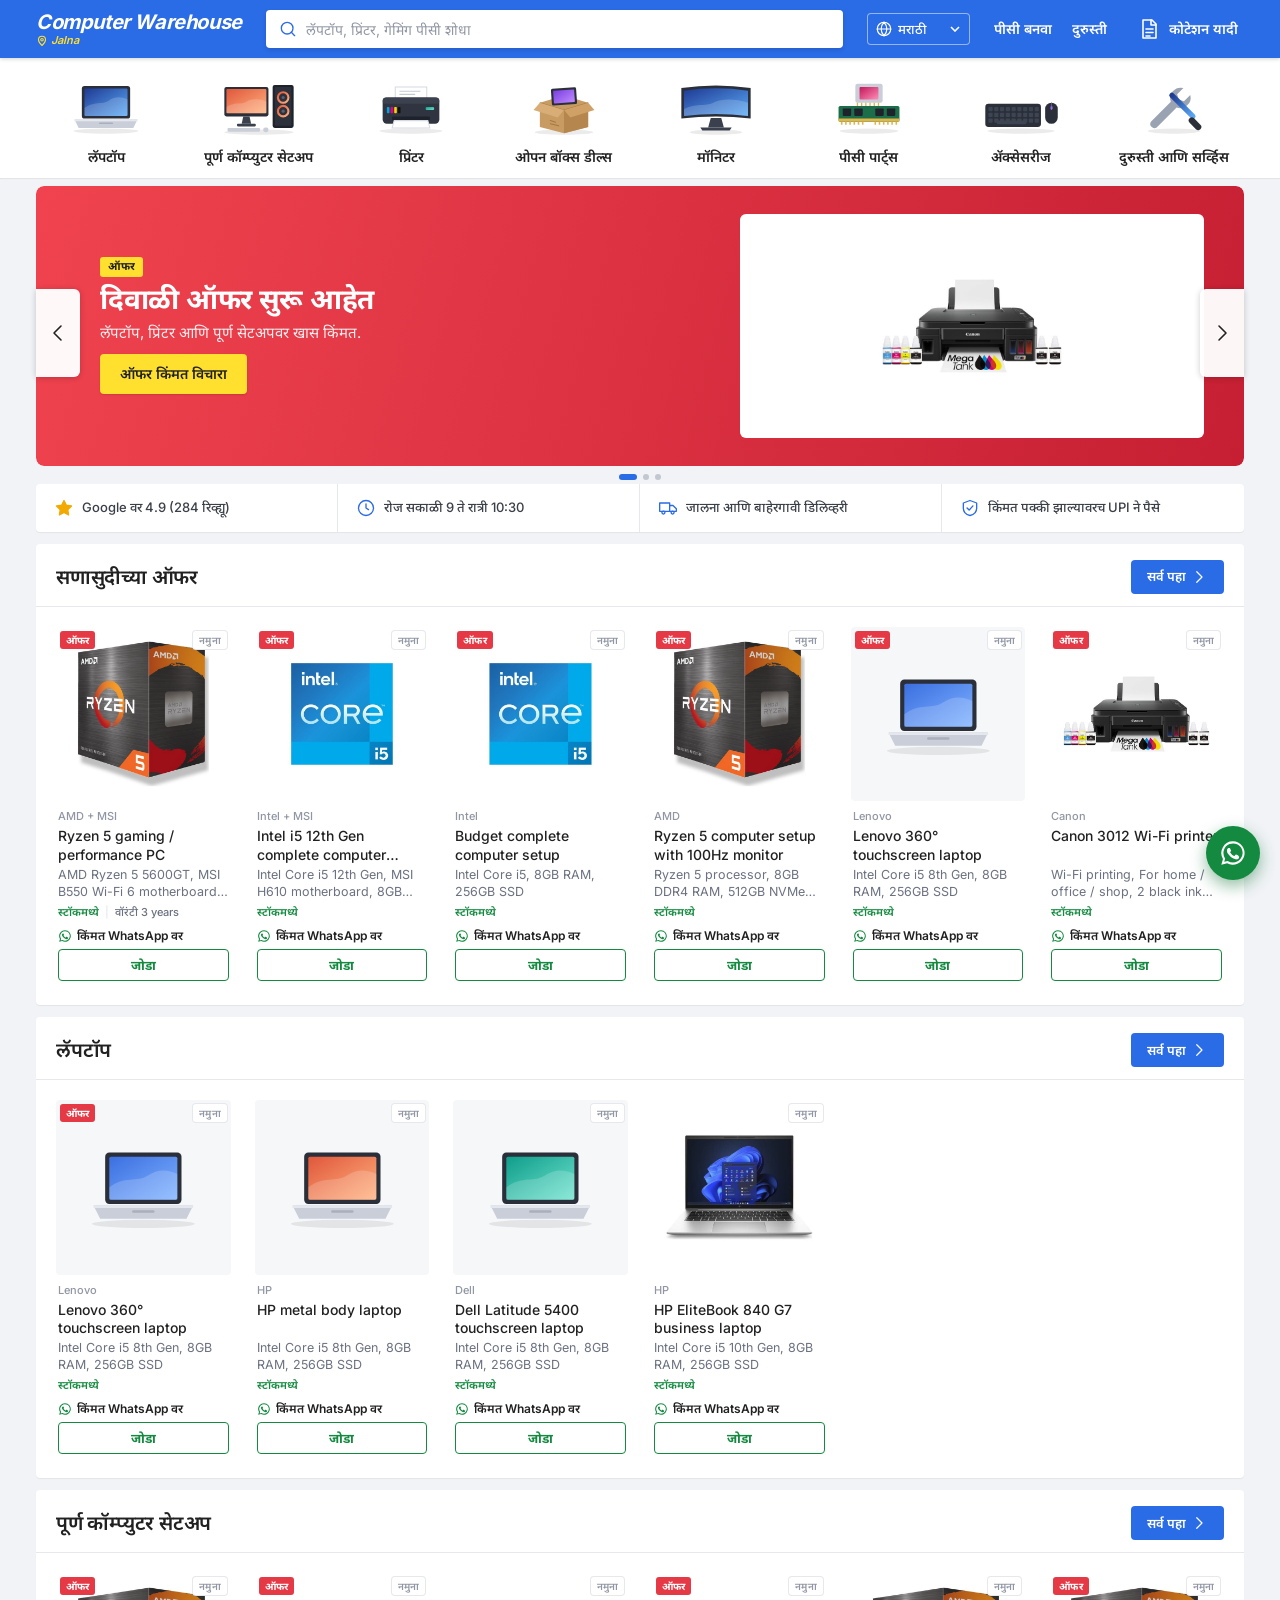
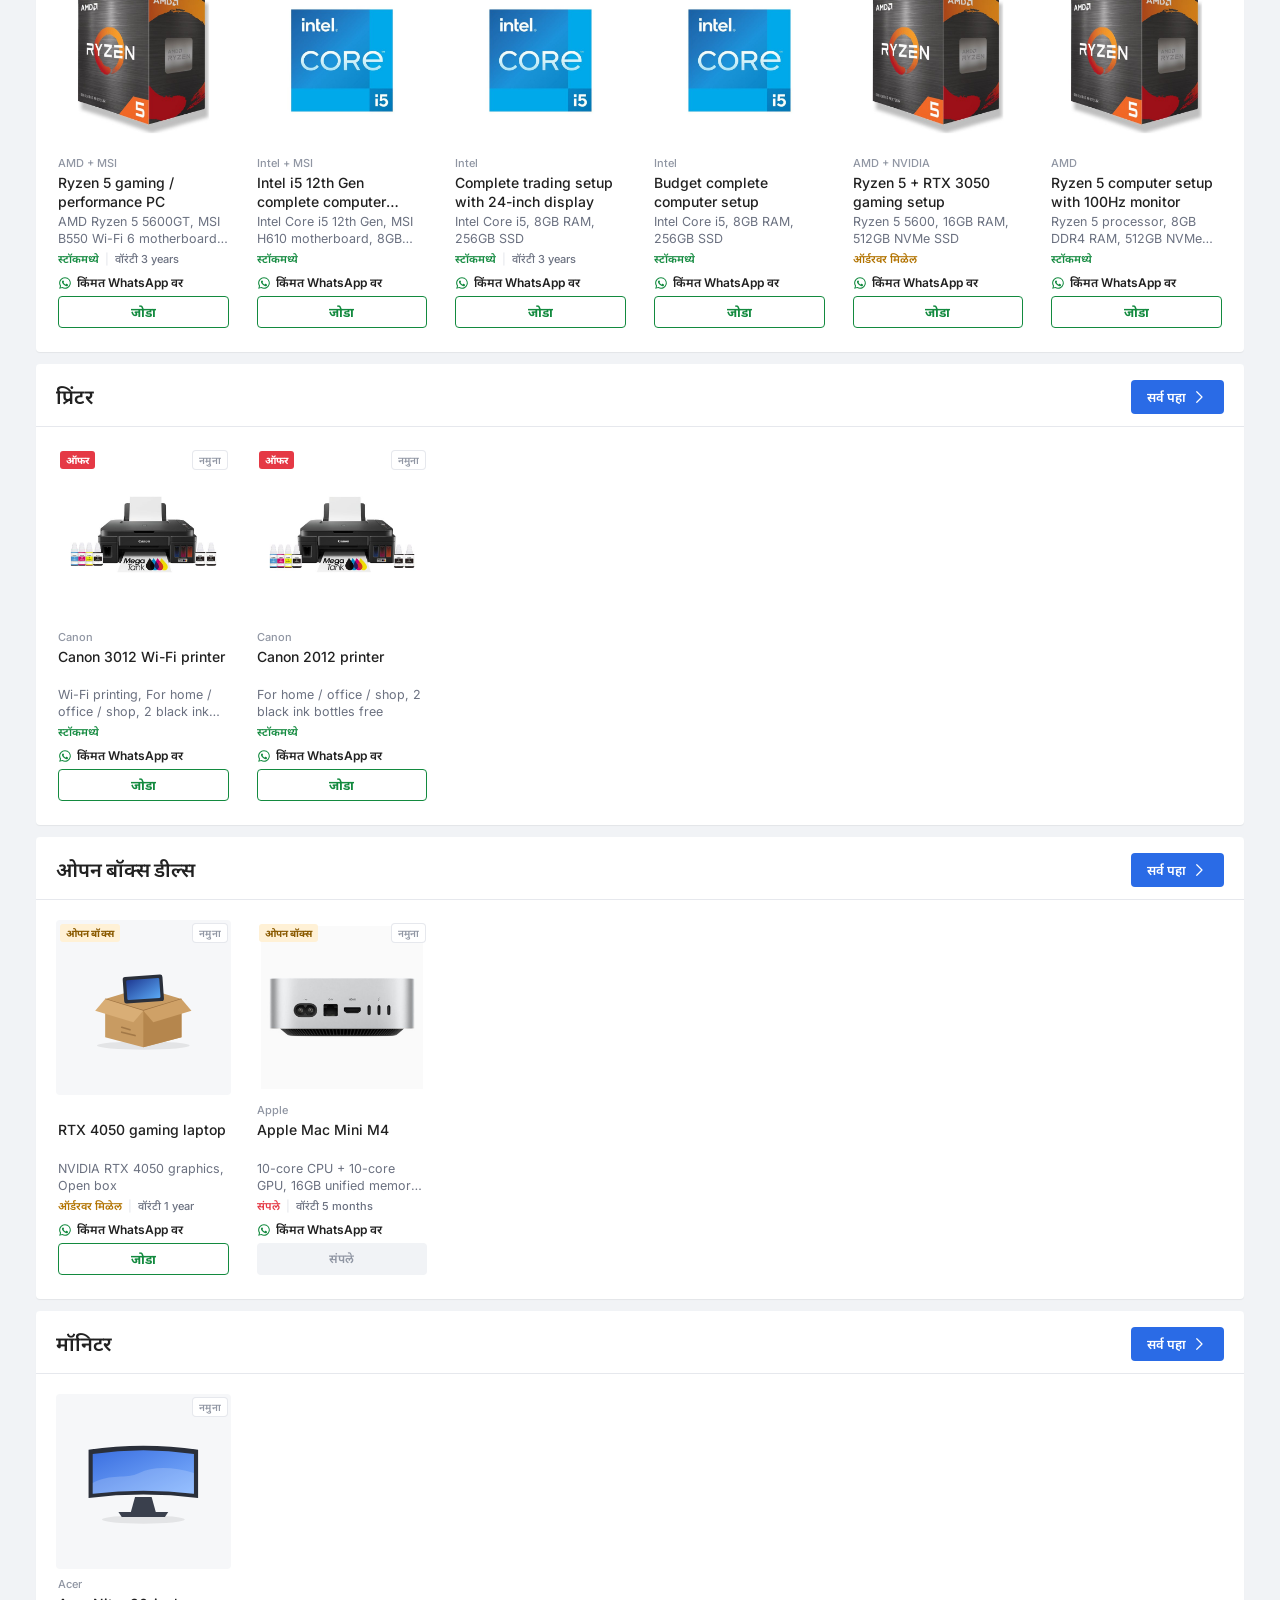
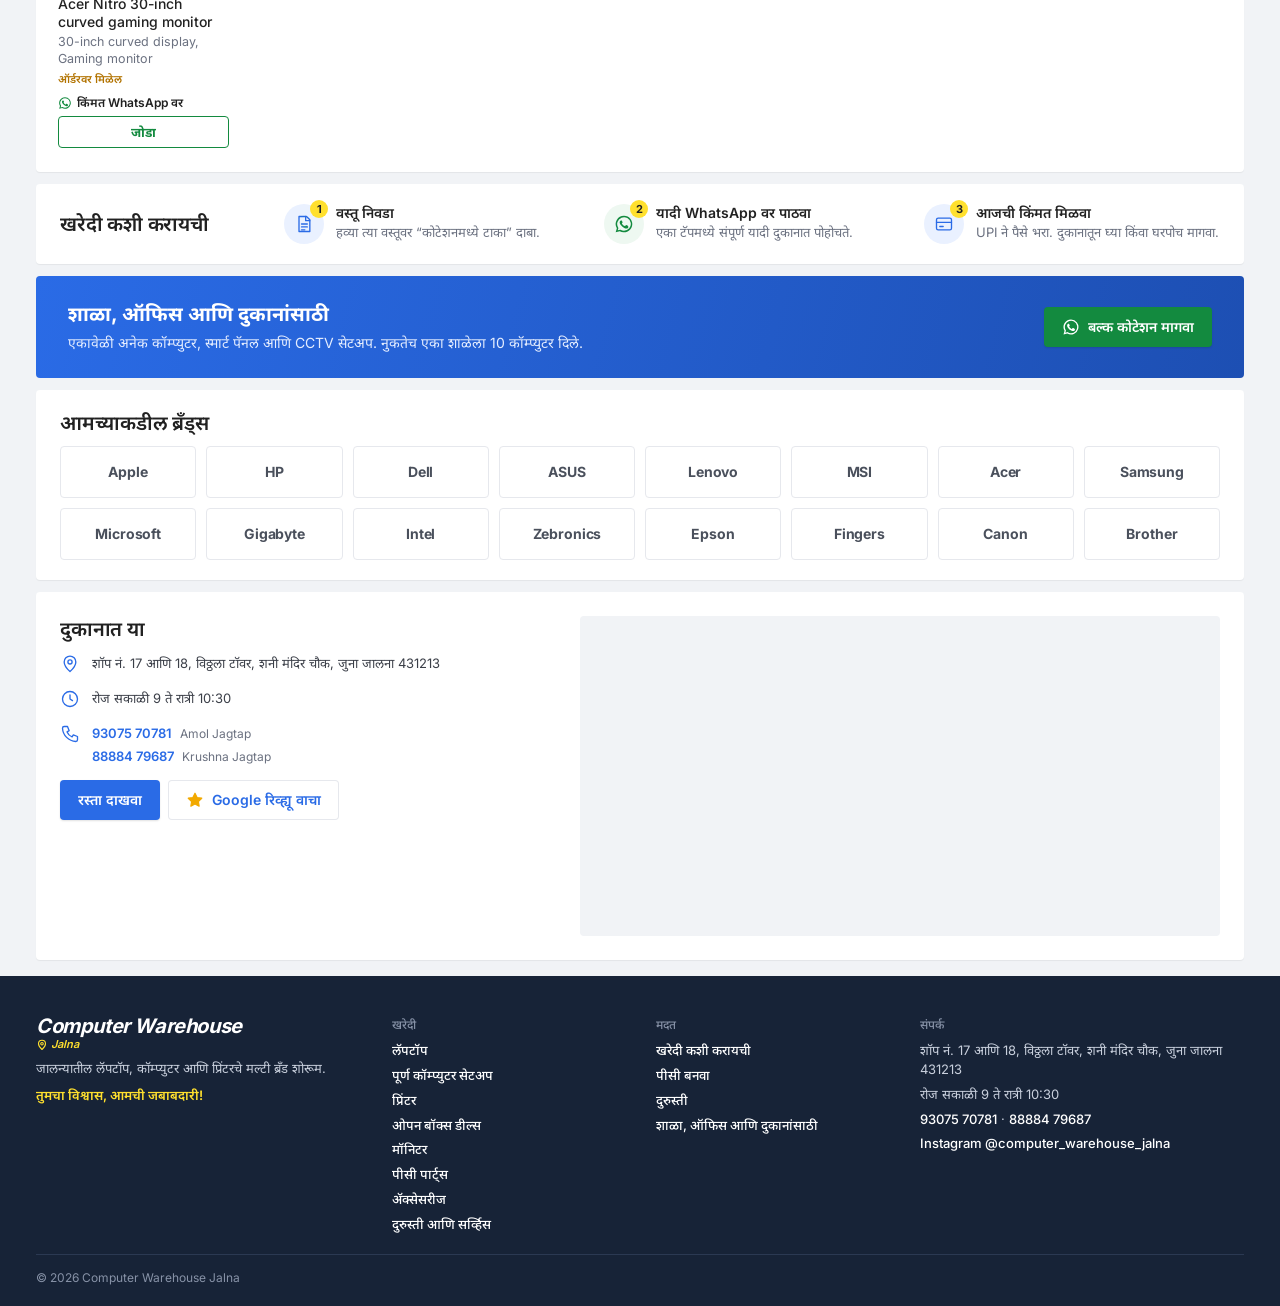
==== commit 866d1e25: "Save official product photos inside the site 10 brand photos (AMD, Intel, NVIDIA, HP, Apple, Canon) " ====
--- a/pc-shop/index.html
+++ b/pc-shop/index.html
@@ -69,7 +69,7 @@
                 <p class="slide-text" data-i18n="b1_b"></p>
                 <a class="btn btn-yellow" data-wa="wa_offer" href="#" data-i18n="offer_btn"></a>
               </div>
-              <div class="slide-photo"><img src="https://in.canon/media/image/2026/03/21/7b1afd84ee1449b58a7e0d2359e77d3b_G3012-Image-opt1.png" alt="" referrerpolicy="no-referrer" data-fallback="printers"></div>
+              <div class="slide-photo"><img src="assets/products/canon-pixma-g3012.jpg" alt="" data-fallback="printers"></div>
             </article>
             <article class="slide slide-build">
               <div class="slide-copy">
@@ -77,7 +77,7 @@
                 <p class="slide-text" data-i18n="b2_b"></p>
                 <a class="btn btn-yellow" href="build.html" data-i18n="build_btn"></a>
               </div>
-              <div class="slide-photo slide-photo-dark"><img src="https://www.nvidia.com/content/dam/en-zz/Solutions/geforce/news/rtx-5060-out-now/ASUS-dual-geforce-rtx-5060-1920x1080.png" alt="" referrerpolicy="no-referrer" data-fallback="pc-setups"></div>
+              <div class="slide-photo"><img src="assets/products/rtx-5060.jpg" alt="" data-fallback="pc-setups"></div>
             </article>
             <article class="slide slide-repair">
               <div class="slide-copy">
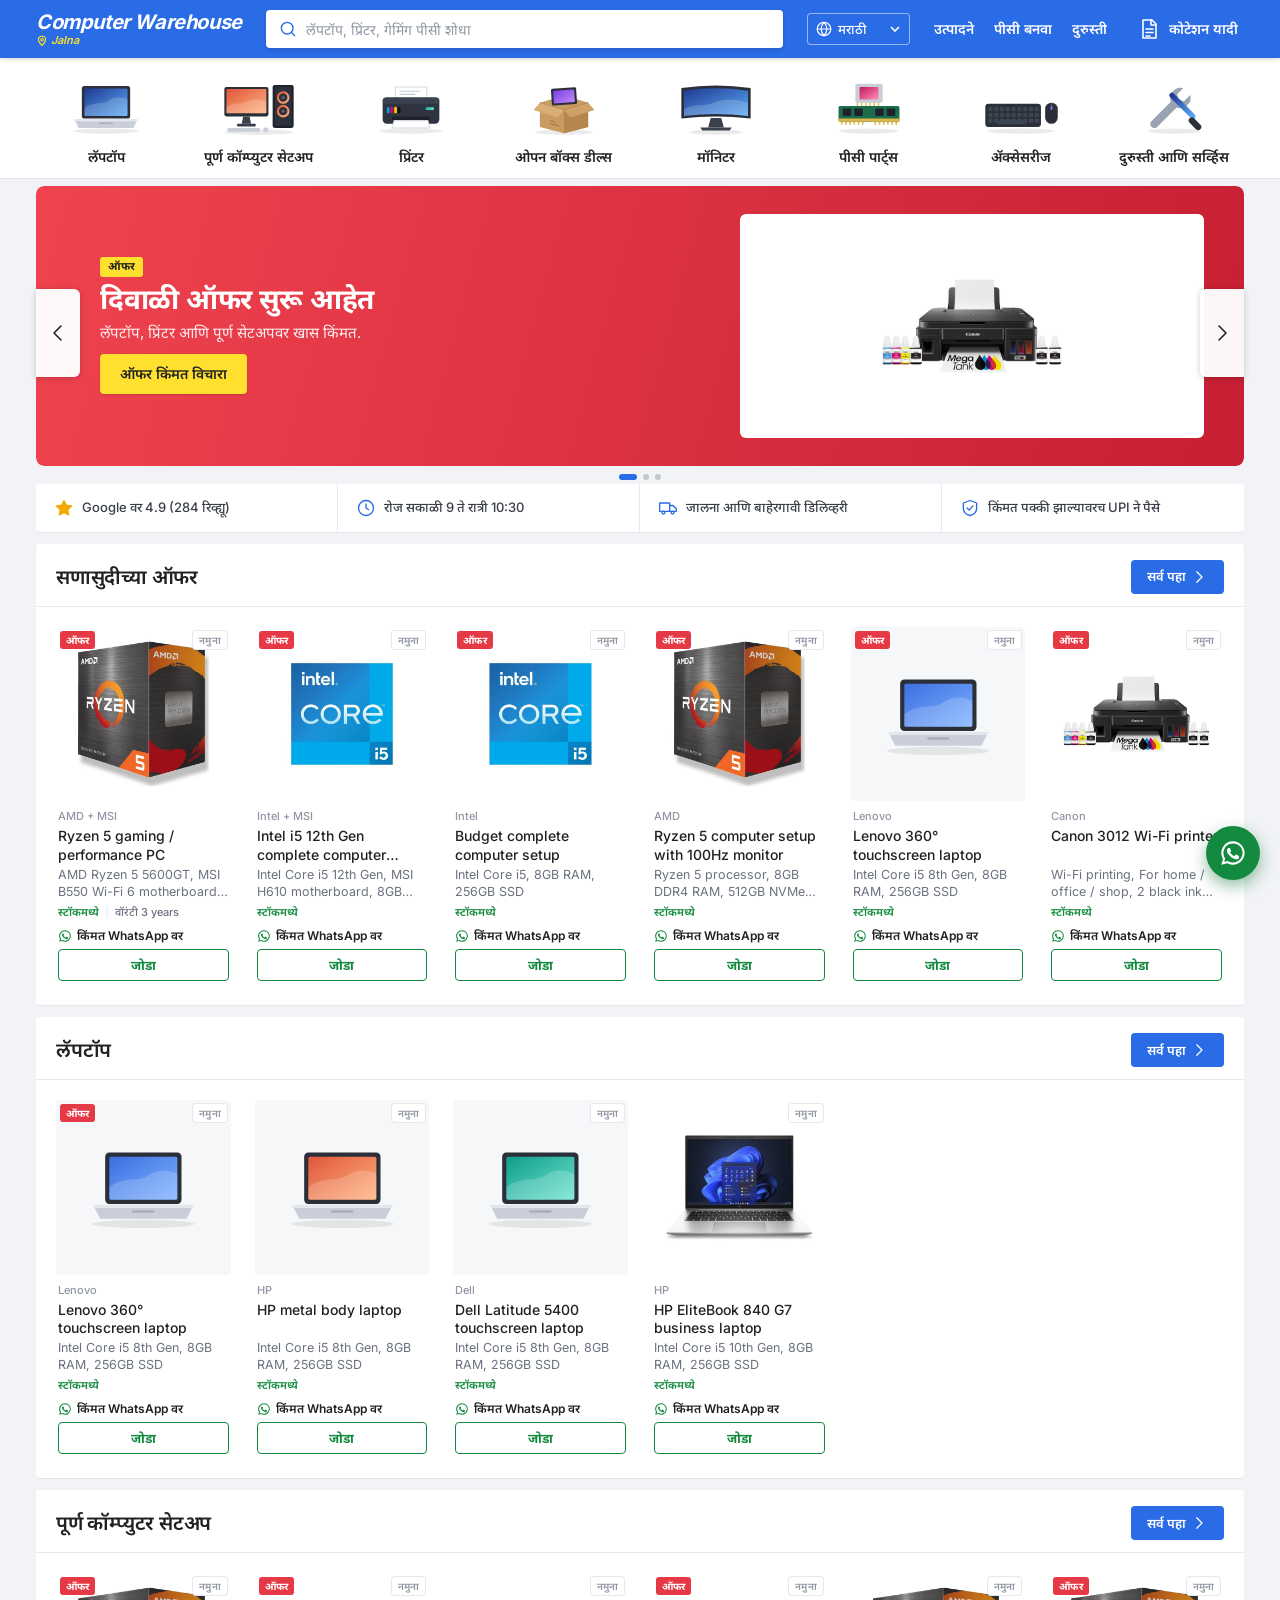
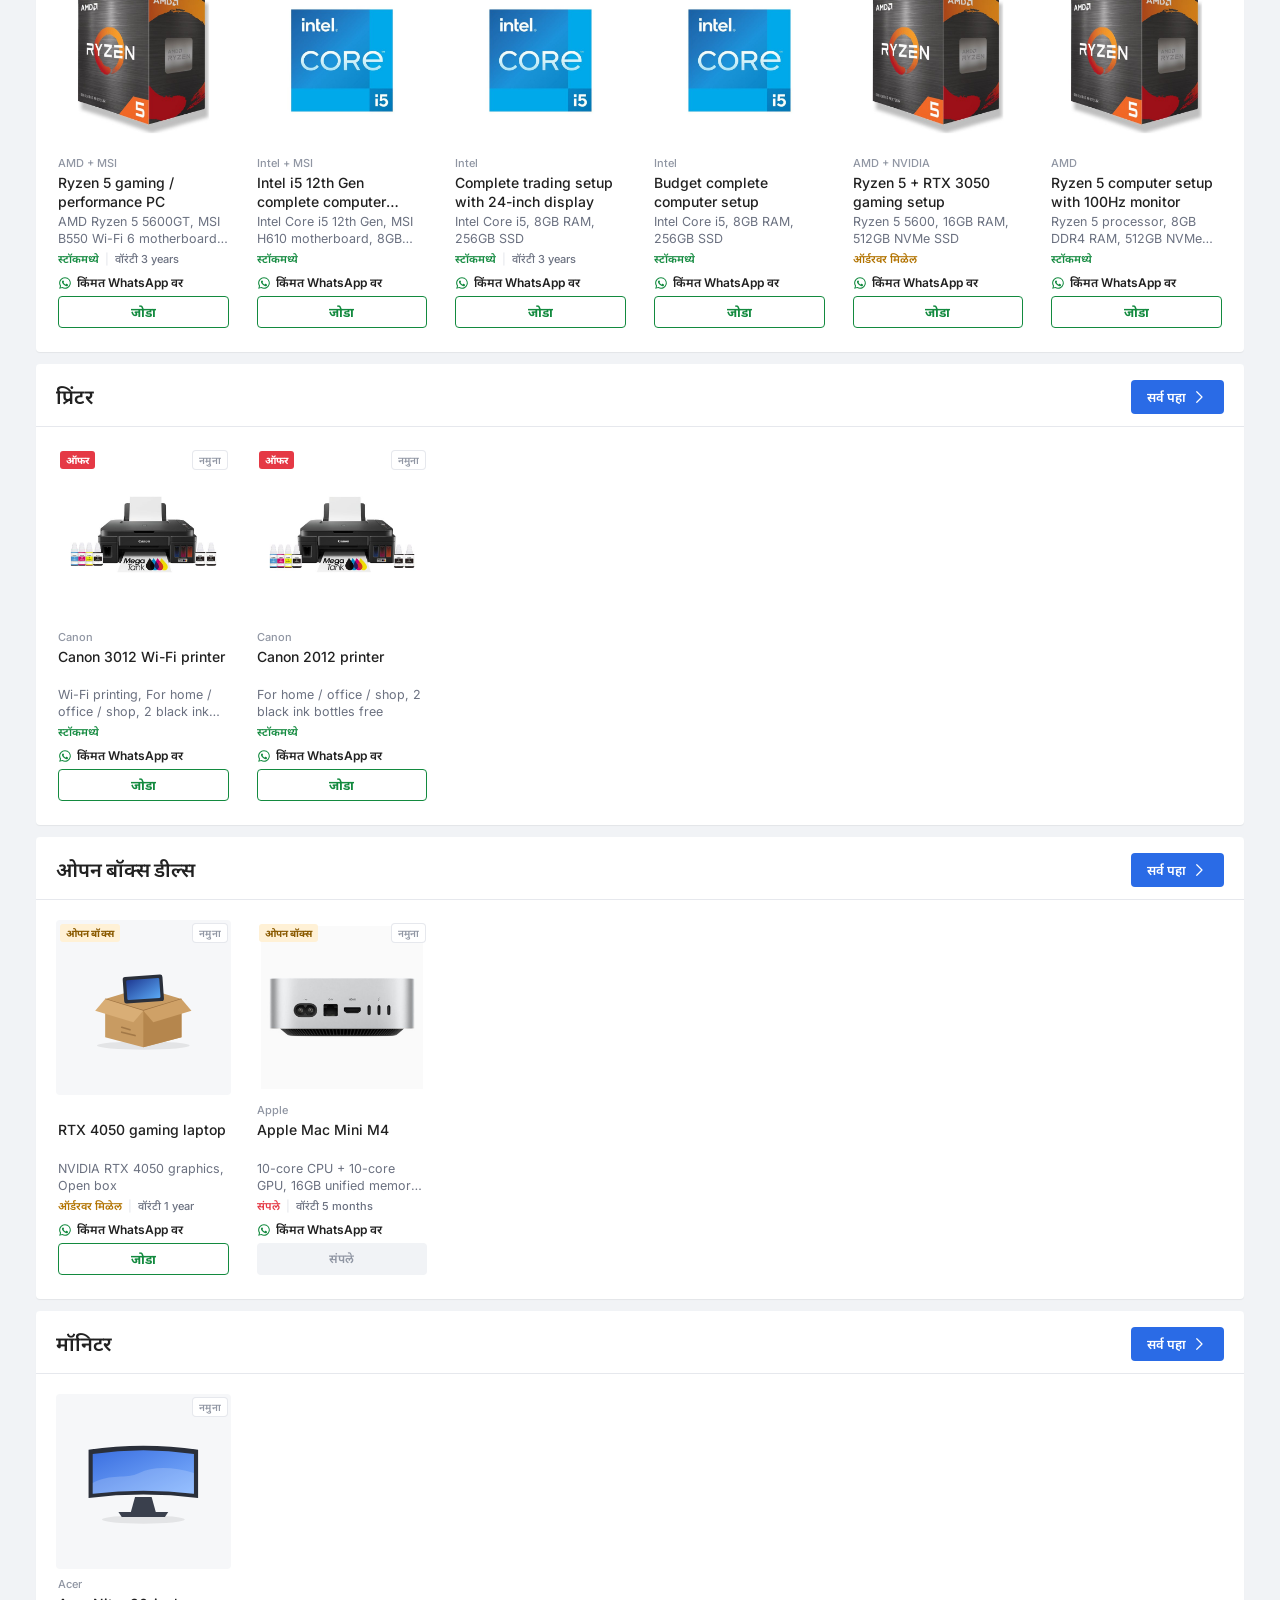
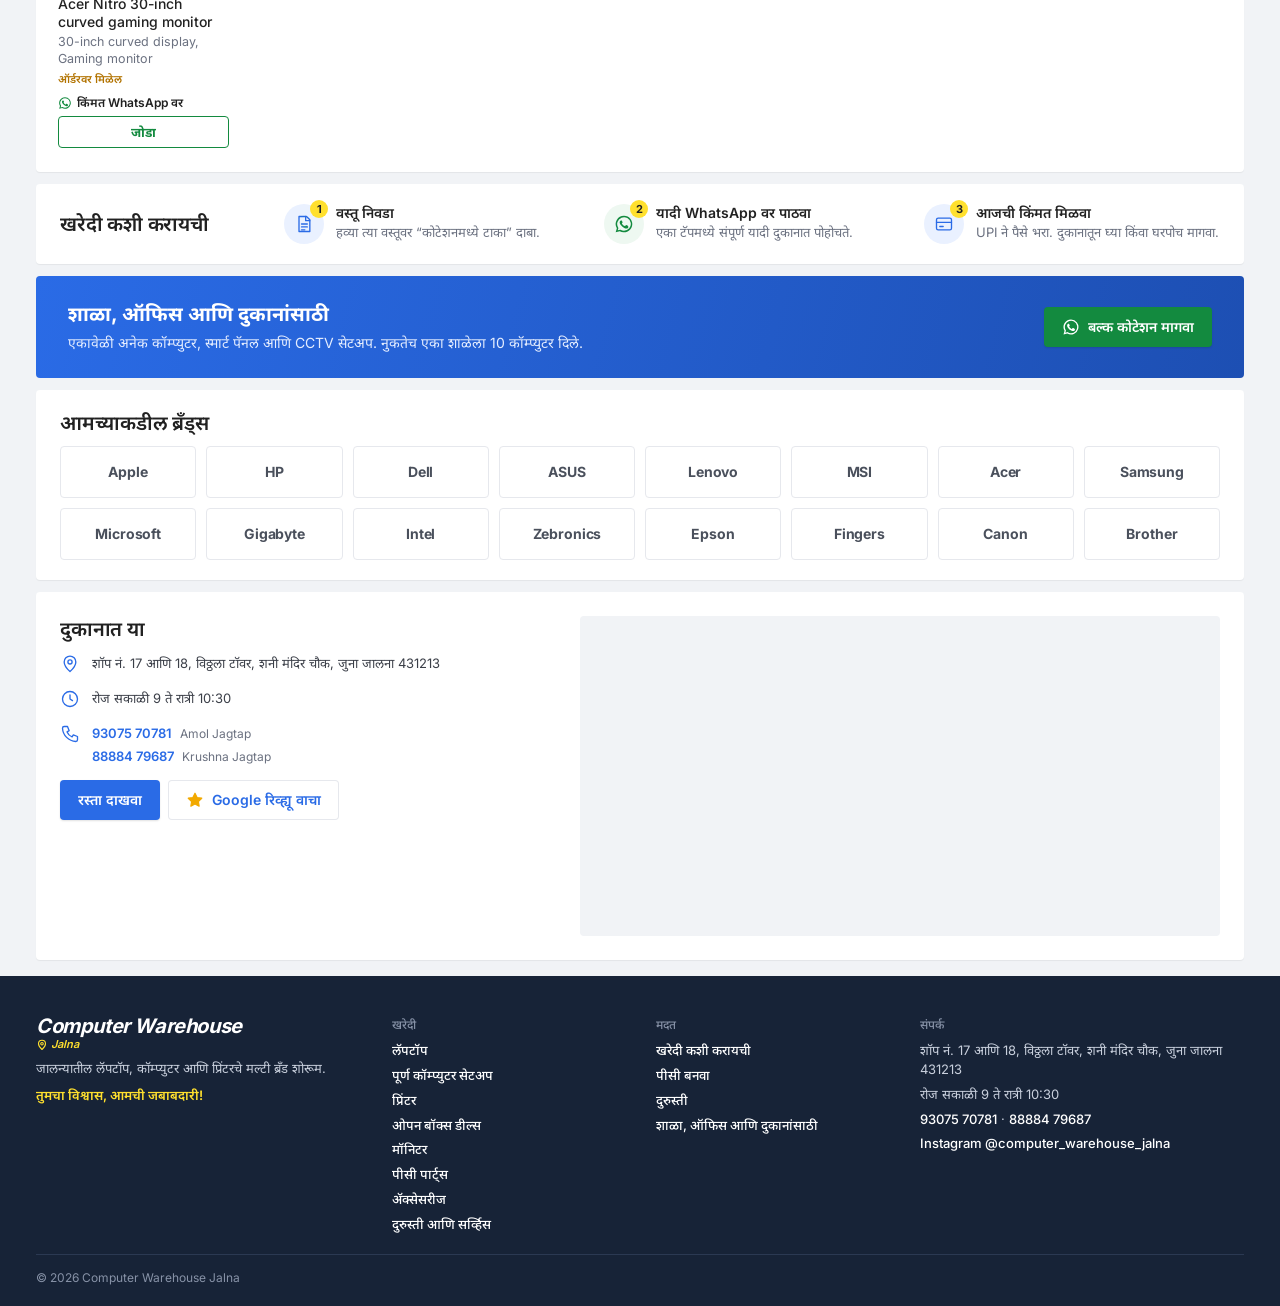
==== commit f9e8331d: "Add Products page, Build my PC and Repair forms; share header and footer products.html: category chi" ====
--- a/pc-shop/index.html
+++ b/pc-shop/index.html
@@ -11,44 +11,10 @@
   <link rel="stylesheet" href="assets/css/fonts.css">
   <link rel="stylesheet" href="assets/css/style.css">
 </head>
-<body>
+<body data-page="home">
   <a class="skip" href="#main" data-i18n="skip">मुख्य मजकुराकडे जा</a>
 
-  <header class="header">
-    <div class="wrap header-inner">
-      <a class="logo" href="index.html" aria-label="Computer Warehouse Jalna">
-        <span class="logo-name">Computer Warehouse</span>
-        <span class="logo-sub"><span data-icon="pin" data-size="12"></span>Jalna</span>
-      </a>
-
-      <form class="search" role="search" id="search" autocomplete="off">
-        <label class="sr-only" for="q" data-i18n="search_label">शोधा</label>
-        <span class="search-icon" data-icon="search" data-size="20"></span>
-        <input id="q" name="q" type="search" data-i18n-placeholder="search_ph" enterkeyhint="search">
-        <div class="search-results" id="search-results" hidden></div>
-      </form>
-
-      <label class="lang">
-        <span class="sr-only">Language / भाषा</span>
-        <span class="lang-icon" data-icon="globe" data-size="18"></span>
-        <select id="lang">
-          <option value="mr">मराठी</option>
-          <option value="hi">हिंदी</option>
-          <option value="en">English</option>
-        </select>
-      </label>
-
-      <nav class="header-nav" aria-label="Main">
-        <a href="build.html" data-i18n="nav_build">पीसी बनवा</a>
-        <a href="repair.html" data-i18n="nav_repair">दुरुस्ती</a>
-      </nav>
-
-      <button type="button" class="quote-btn" data-open-quote>
-        <span class="quote-btn-icon"><span data-icon="quote"></span><span class="quote-count" data-quote-count hidden>0</span></span>
-        <span class="quote-btn-text" data-i18n="quote_btn">कोटेशन यादी</span>
-      </button>
-    </div>
-  </header>
+  <div data-layout="header"></div>
 
   <main id="main">
     <section class="cat-row" aria-labelledby="cat-title">
@@ -161,74 +127,11 @@
     </section>
   </main>
 
-  <footer class="footer">
-    <div class="wrap">
-      <div class="footer-cols">
-        <div class="footer-about">
-          <a class="logo logo-light" href="index.html" aria-label="Computer Warehouse Jalna">
-            <span class="logo-name">Computer Warehouse</span>
-            <span class="logo-sub"><span data-icon="pin" data-size="12"></span>Jalna</span>
-          </a>
-          <p data-i18n="f_about"></p>
-          <p class="footer-tag" data-i18n="footer_tag"></p>
-        </div>
-        <div>
-          <h2 class="footer-h" data-i18n="f_shop"></h2>
-          <ul class="footer-list" id="footer-cats"></ul>
-        </div>
-        <div>
-          <h2 class="footer-h" data-i18n="f_help"></h2>
-          <ul class="footer-list">
-            <li><a href="#how" data-i18n="how_title"></a></li>
-            <li><a href="build.html" data-i18n="nav_build"></a></li>
-            <li><a href="repair.html" data-i18n="nav_repair"></a></li>
-            <li><a data-wa="wa_bulk" href="#" data-i18n="bulk_t"></a></li>
-          </ul>
-        </div>
-        <div>
-          <h2 class="footer-h" data-i18n="f_contact"></h2>
-          <ul class="footer-list">
-            <li data-i18n="address"></li>
-            <li data-i18n="hours_v"></li>
-            <li><a href="tel:+919307570781">93075 70781</a> · <a href="tel:+918888479687">88884 79687</a></li>
-            <li><a data-insta href="#" target="_blank" rel="noopener">Instagram @computer_warehouse_jalna</a></li>
-          </ul>
-        </div>
-      </div>
-      <p class="footer-copy">© <span id="year"></span> Computer Warehouse Jalna</p>
-    </div>
-  </footer>
+  <div data-layout="footer"></div>
+  <div data-layout="bottom"></div>
+  <div data-layout="quote"></div>
 
-  <a class="wa-float" data-wa="wa_hello" href="#" data-i18n-label="btn_wa"><span data-icon="whatsapp"></span></a>
-
-  <nav class="bottom-nav" aria-label="Quick">
-    <a href="index.html" aria-current="page"><span data-icon="home"></span><span data-i18n="nav_home"></span></a>
-    <a href="#main" data-focus-cats><span data-icon="grid"></span><span data-i18n="nav_cats"></span></a>
-    <button type="button" data-open-quote><span class="bn-icon"><span data-icon="quote"></span><span class="quote-count" data-quote-count hidden>0</span></span><span data-i18n="nav_quote"></span></button>
-    <a data-wa="wa_hello" href="#" class="bn-wa"><span data-icon="whatsapp"></span><span>WhatsApp</span></a>
-  </nav>
-
-  <dialog class="quote" id="quote" aria-labelledby="quote-title">
-    <div class="quote-head">
-      <h2 id="quote-title" data-i18n="quote_title">कोटेशन यादी</h2>
-      <button type="button" class="icon-btn" data-close data-i18n-label="q_close"><span data-icon="close"></span></button>
-    </div>
-    <ul class="quote-list" id="quote-list"></ul>
-    <form class="quote-form" id="quote-form" novalidate>
-      <fieldset>
-        <legend data-i18n="q_how">वस्तू कशी घ्याल?</legend>
-        <label class="radio"><input type="radio" name="how" value="pickup" checked><span data-i18n="q_pickup"></span></label>
-        <label class="radio"><input type="radio" name="how" value="jalna"><span data-i18n="q_jalna"></span></label>
-        <label class="radio"><input type="radio" name="how" value="other"><span data-i18n="q_other"></span></label>
-      </fieldset>
-      <label class="field" data-place><span data-i18n="q_place"></span><input name="place" autocomplete="address-level2"></label>
-      <label class="field"><span data-i18n="q_name"></span><input name="name" autocomplete="name"></label>
-      <label class="field"><span data-i18n="q_gst"></span><input name="gst" maxlength="15"></label>
-      <label class="field"><span data-i18n="q_note"></span><textarea name="note" rows="2"></textarea></label>
-      <button type="submit" class="btn btn-wa btn-block"><span data-icon="whatsapp"></span><span data-i18n="q_send"></span></button>
-    </form>
-  </dialog>
-
+  <script src="assets/js/layout.js"></script>
   <script src="assets/js/config.js"></script>
   <script src="assets/js/i18n.js"></script>
   <script src="assets/js/icons.js"></script>
--- a/pc-shop/assets/css/style.css
+++ b/pc-shop/assets/css/style.css
@@ -450,3 +450,109 @@
 @media (prefers-reduced-motion: reduce) {
   * { scroll-behavior: auto !important; transition: none !important; animation: none !important; }
 }
+
+/* ---------- Header nav: current page ---------- */
+.header-nav a[aria-current="page"] { text-decoration: underline; text-underline-offset: 4px; text-decoration-thickness: 2px; text-decoration-color: var(--yellow); }
+
+/* ---------- Products page ---------- */
+.pp-bar { background: var(--white); box-shadow: 0 1px 1px rgba(0, 0, 0, .06); }
+.crumbs { display: flex; align-items: center; gap: 4px; padding: 10px 0 6px; font-size: 12px; color: var(--muted); }
+.crumbs a { color: var(--muted); text-decoration: none; }
+.crumbs a:hover { color: var(--blue); }
+.crumbs [aria-current] { color: var(--ink); font-weight: 500; }
+.chips { display: flex; gap: 8px; overflow-x: auto; scrollbar-width: none; padding: 4px 0 12px; }
+.chips::-webkit-scrollbar { display: none; }
+.chip {
+  display: inline-flex; align-items: center; gap: 6px; height: 34px; padding: 0 14px; white-space: nowrap;
+  border: 1px solid var(--line); border-radius: 17px; background: var(--white); color: var(--text);
+  font-size: 13px; font-weight: 500; cursor: pointer; text-decoration: none;
+}
+.chip:hover { border-color: var(--blue); color: var(--blue); }
+.chip[aria-pressed="true"] { background: var(--blue); border-color: var(--blue); color: var(--white); }
+.chip-n { font-family: "Inter", sans-serif; font-size: 11px; opacity: .7; }
+.chip-link { color: var(--blue); }
+
+.pp-layout { display: grid; gap: 8px; padding-top: 8px; padding-bottom: 16px; }
+.filters {
+  display: flex; flex-wrap: wrap; align-items: center; gap: 8px 10px; padding: 10px 12px;
+  background: var(--white); border-radius: var(--r-sm); box-shadow: 0 1px 1px rgba(0, 0, 0, .06);
+}
+.filter { display: inline-flex; align-items: center; gap: 6px; font-size: 13px; }
+.filter-label { color: var(--muted); }
+.filter select, .sort select {
+  height: 34px; padding: 0 28px 0 10px; border: 1px solid var(--line); border-radius: var(--r-sm); font-size: 13px; color: var(--ink);
+  background: var(--white) url("data:image/svg+xml,%3Csvg xmlns='http://www.w3.org/2000/svg' width='10' height='6'%3E%3Cpath d='M1 1l4 4 4-4' fill='none' stroke='%236B7180' stroke-width='1.6'/%3E%3C/svg%3E") no-repeat right 10px center;
+  -webkit-appearance: none; appearance: none; cursor: pointer;
+}
+.filter-check { gap: 8px; cursor: pointer; padding: 0 2px; }
+.filter-check input { width: 16px; height: 16px; accent-color: var(--blue); }
+.filter-clear { grid-column: auto; }
+.filter-clear[hidden] { display: none; }
+
+.pp-main { background: var(--white); border-radius: var(--r-sm); box-shadow: 0 1px 1px rgba(0, 0, 0, .06); min-width: 0; }
+.pp-head { display: flex; align-items: center; justify-content: space-between; gap: 12px; padding: 12px; border-bottom: 1px solid var(--line); }
+.pp-count { font-size: 12px; color: var(--muted); margin-top: 2px; }
+.grid { display: grid; grid-template-columns: repeat(2, 1fr); }
+.grid > .card { border-right: 1px solid var(--line); border-bottom: 1px solid var(--line); border-radius: 0; }
+.grid > .card:nth-child(2n) { border-right: 0; }
+@media (min-width: 640px) {
+  .grid { grid-template-columns: repeat(3, 1fr); }
+  .grid > .card:nth-child(2n) { border-right: 1px solid var(--line); }
+  .grid > .card:nth-child(3n) { border-right: 0; }
+}
+@media (min-width: 900px) {
+  .pp-layout { grid-template-columns: 220px 1fr; gap: 12px; padding-top: 12px; align-items: start; }
+  .filters { position: sticky; top: 72px; flex-direction: column; align-items: stretch; gap: 16px; padding: 16px; }
+  .filter { flex-direction: column; align-items: stretch; gap: 6px; }
+  .filter-check { flex-direction: row; align-items: center; }
+  .filter select { width: 100%; }
+  .pp-head { padding: 16px 20px; }
+}
+@media (min-width: 1100px) {
+  .grid { grid-template-columns: repeat(4, 1fr); }
+  .grid > .card:nth-child(3n) { border-right: 1px solid var(--line); }
+  .grid > .card:nth-child(4n) { border-right: 0; }
+}
+.pp-empty { display: grid; justify-items: center; gap: 8px; padding: 40px 16px; text-align: center; }
+.pp-empty[hidden] { display: none; }
+.pp-empty-art { width: 140px; display: flex; }
+.pp-empty-art .art { width: 100%; height: auto; }
+.pp-empty p { color: var(--muted); max-width: 40ch; }
+.pp-empty .btn { margin-top: 6px; }
+
+/* ---------- Build my PC / Repair forms ---------- */
+.form-page { padding: 8px 0 16px; }
+.form-wrap { display: grid; gap: 8px; }
+.form-hero { background: var(--white); border-radius: var(--r-sm); box-shadow: 0 1px 1px rgba(0, 0, 0, .06); padding: 16px 12px; display: grid; grid-template-columns: 1fr 96px; gap: 12px; align-items: center; }
+.form-hero h1 { font-size: 20px; font-weight: 700; line-height: 1.25; letter-spacing: -.01em; }
+.form-hero p { color: var(--muted); margin-top: 4px; font-size: 13px; }
+.form-hero-art { display: flex; }
+.form-hero-art .art { width: 100%; height: auto; }
+.form-card { background: var(--white); border-radius: var(--r-sm); box-shadow: 0 1px 1px rgba(0, 0, 0, .06); padding: 16px 12px; display: grid; gap: 20px; }
+.q { border: 0; margin: 0; padding: 0; min-width: 0; }
+.q legend { font-size: 15px; font-weight: 600; margin-bottom: 10px; padding: 0; }
+.opts { display: grid; grid-template-columns: repeat(2, 1fr); gap: 8px; }
+.opt { position: relative; display: flex; }
+.opt input { position: absolute; opacity: 0; width: 1px; height: 1px; }
+.opt span {
+  flex: 1; display: flex; align-items: center; justify-content: center; text-align: center; min-height: 44px; padding: 8px 10px;
+  border: 1px solid var(--line); border-radius: var(--r-sm); font-size: 13px; font-weight: 500; line-height: 1.3; cursor: pointer; color: var(--text);
+}
+.opt input:checked + span { border-color: var(--blue); background: var(--blue-soft); color: var(--blue-dark); font-weight: 600; box-shadow: inset 0 0 0 1px var(--blue); }
+.opt input:focus-visible + span { outline: 2px solid var(--blue); outline-offset: 2px; }
+.opt span:hover { border-color: var(--blue); }
+.form-fields { display: grid; gap: 12px; }
+.form-error { padding: 10px 12px; border-radius: var(--r-sm); background: #FDECEE; color: #A3202C; font-size: 13px; font-weight: 500; }
+.form-error[hidden] { display: none; }
+.form-note { font-size: 12px; color: var(--muted); }
+.form-submit { display: grid; gap: 8px; }
+.form-submit .btn { min-height: 46px; font-size: 15px; }
+@media (min-width: 640px) { .opts { grid-template-columns: repeat(3, 1fr); } }
+@media (min-width: 900px) {
+  .form-page { padding-top: 12px; }
+  .form-wrap { max-width: 760px; margin: 0 auto; }
+  .form-hero { padding: 24px 28px; grid-template-columns: 1fr 150px; }
+  .form-hero h1 { font-size: 26px; }
+  .form-hero p { font-size: 14px; }
+  .form-card { padding: 24px 28px; }
+}
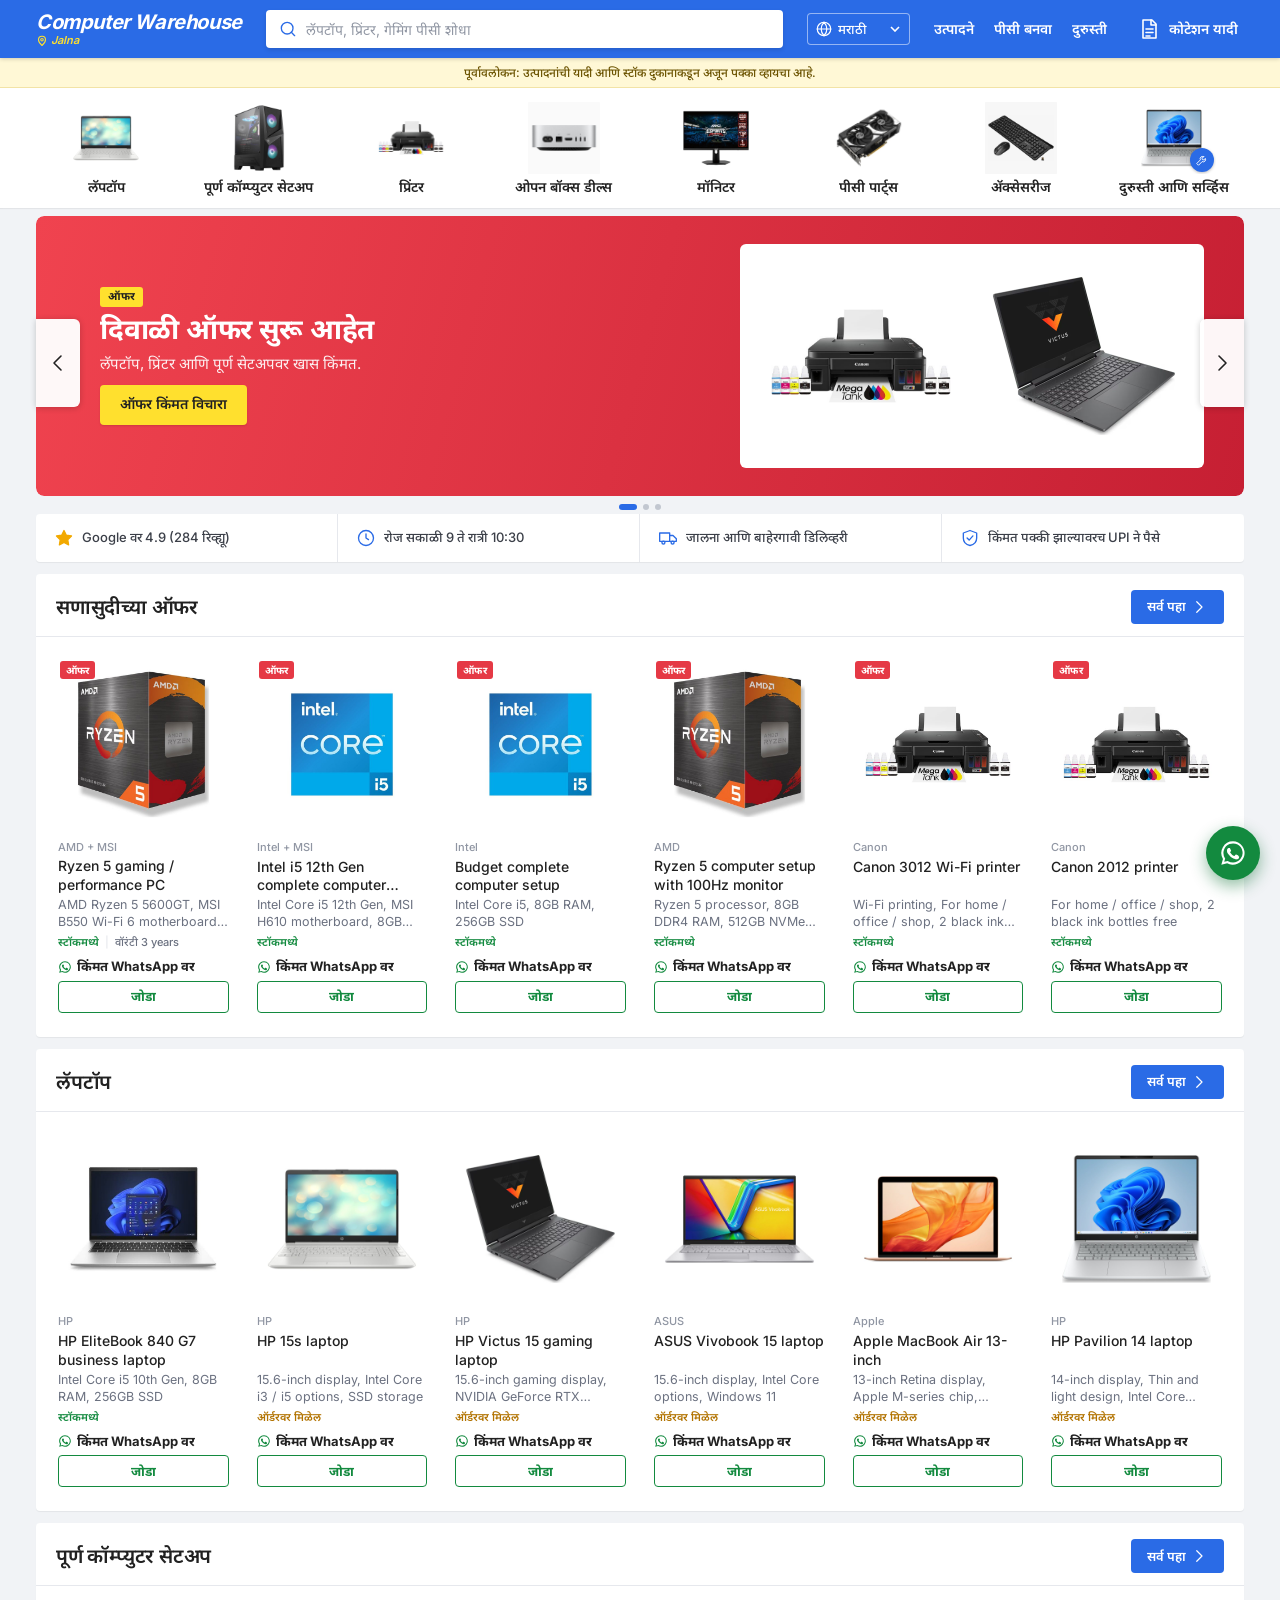
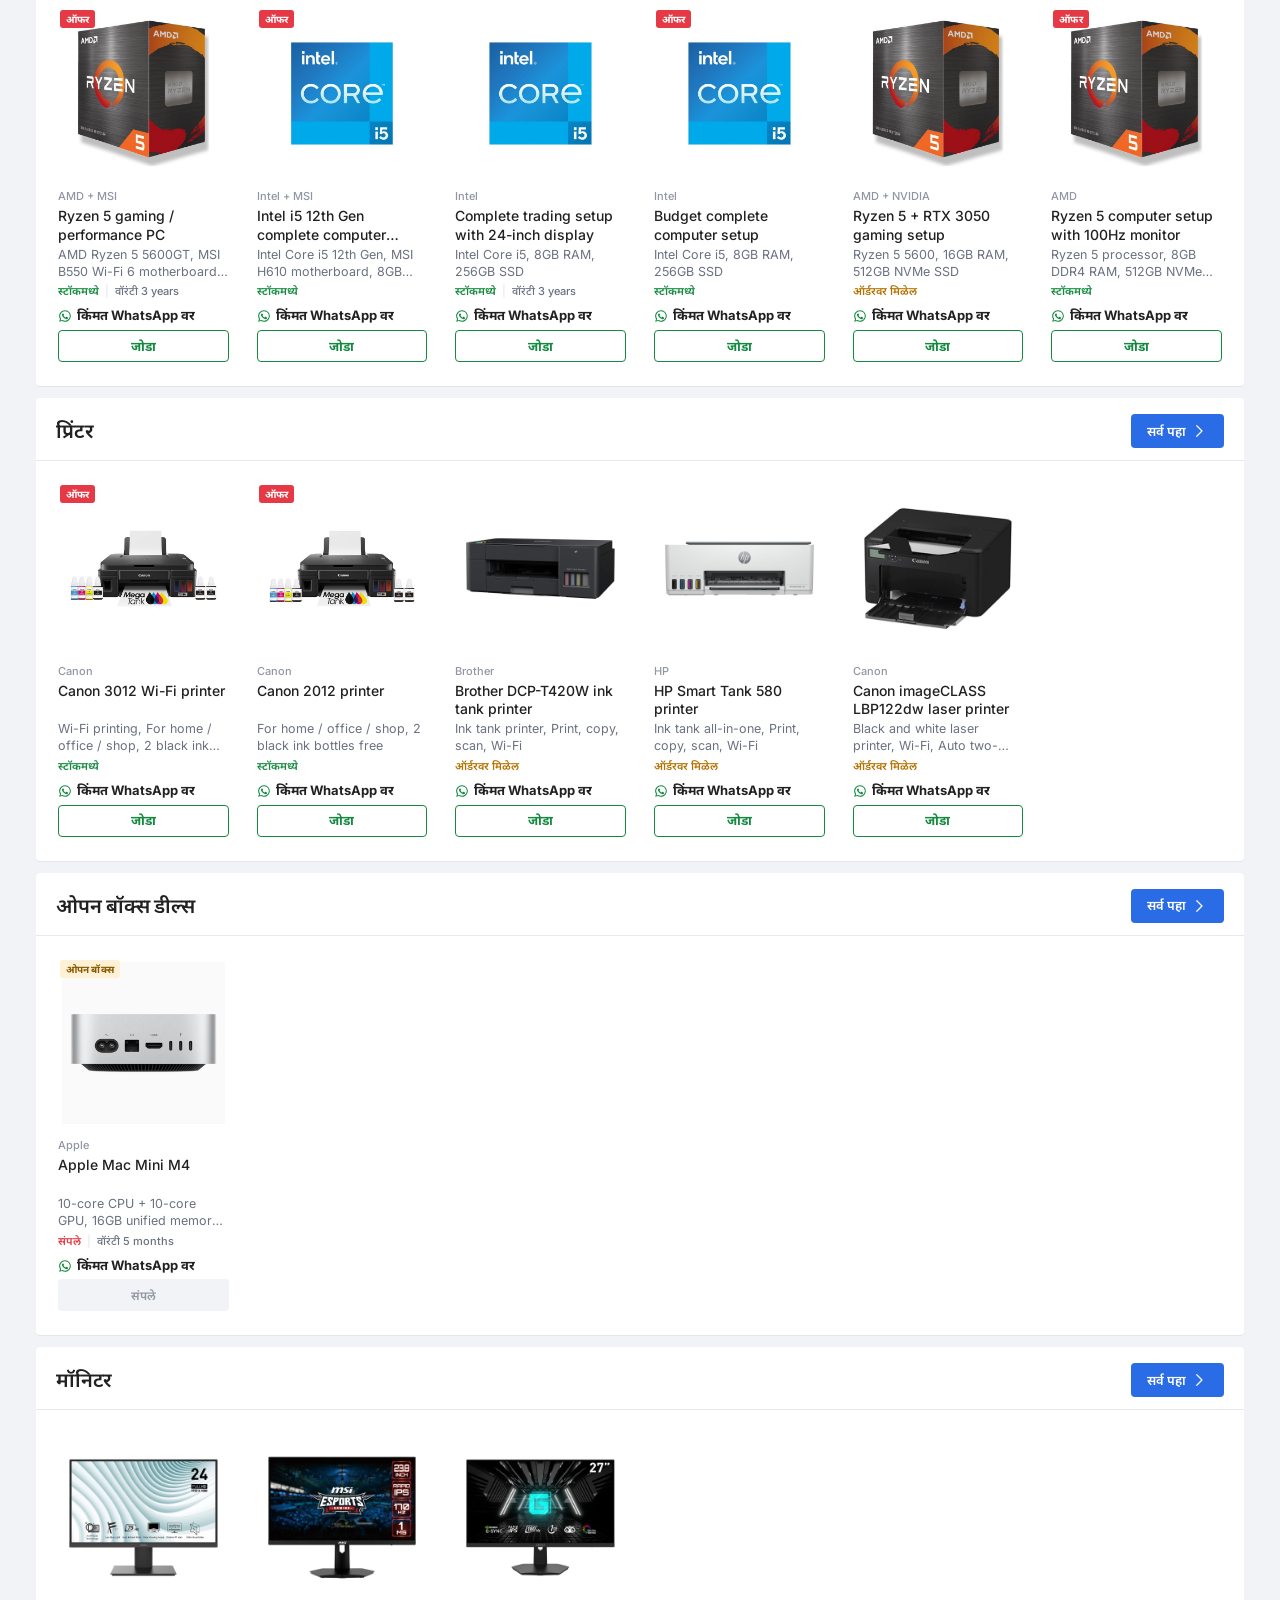
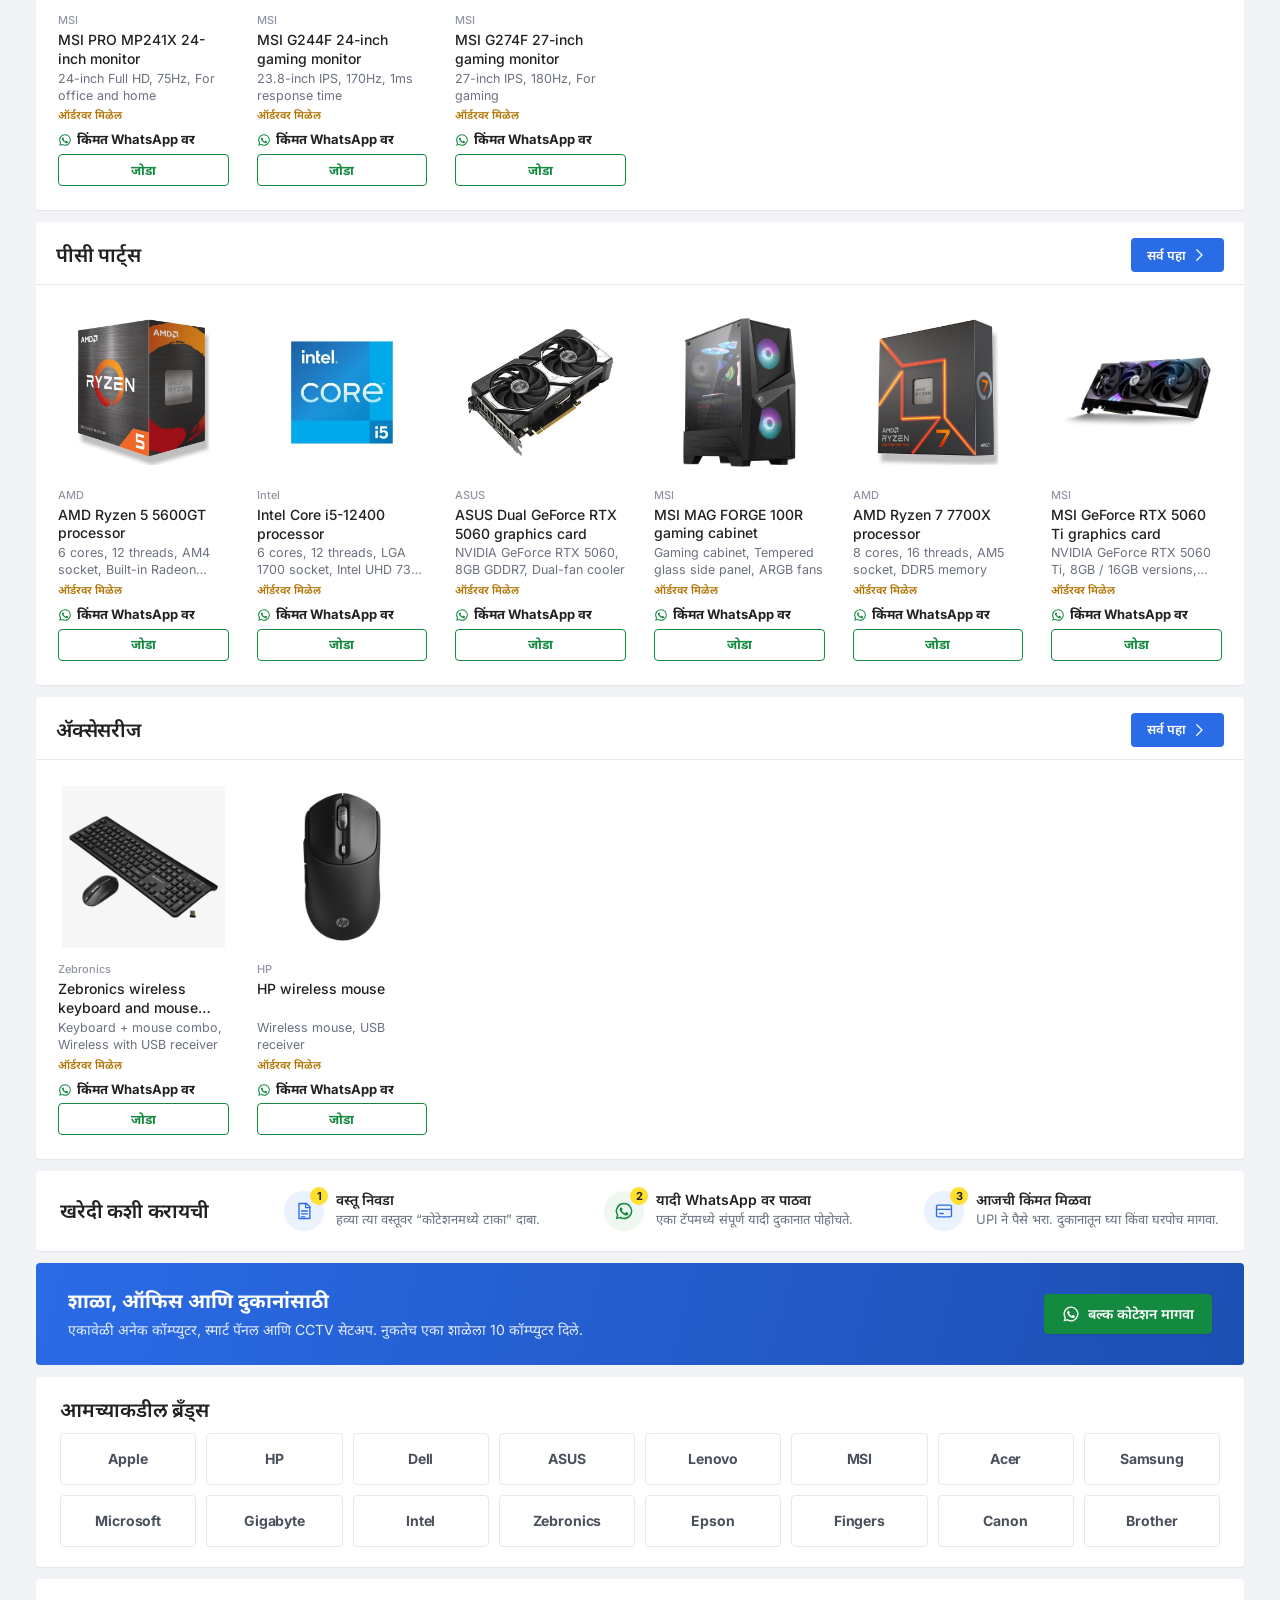
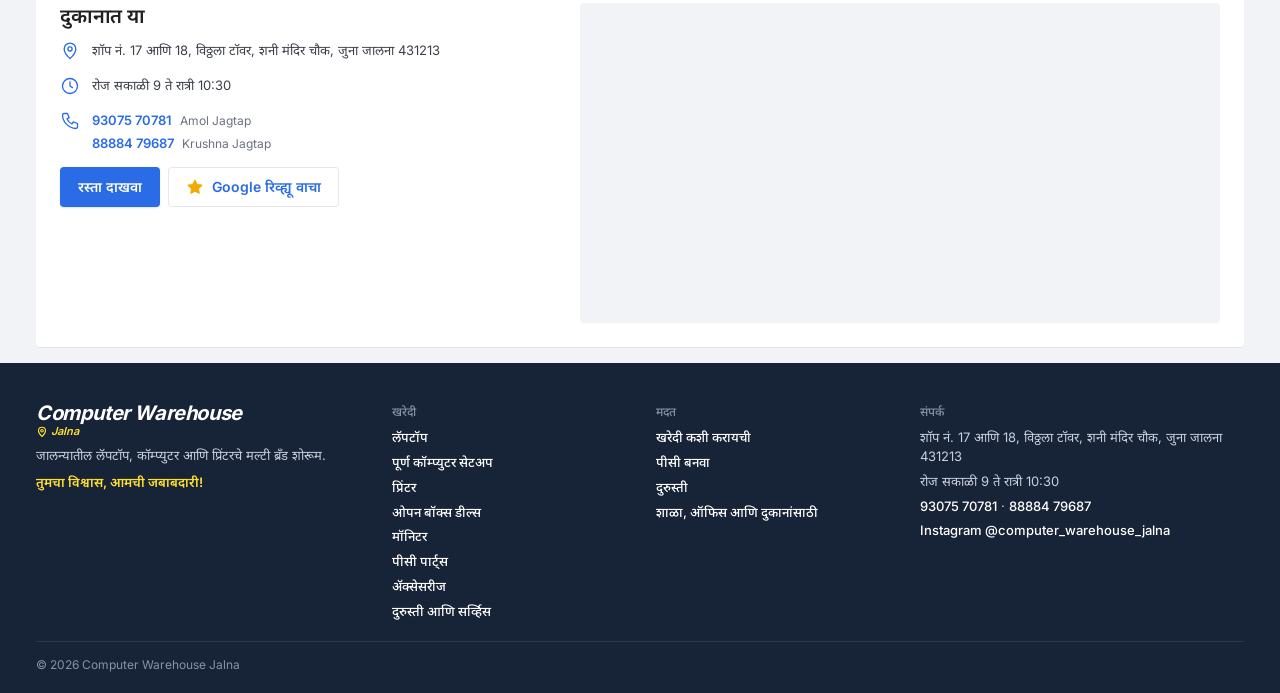
==== commit 872fc424: "Real photos everywhere, product pages, fuller catalog - product.html: big photo, highlights, deliver" ====
--- a/pc-shop/index.html
+++ b/pc-shop/index.html
@@ -35,7 +35,7 @@
                 <p class="slide-text" data-i18n="b1_b"></p>
                 <a class="btn btn-yellow" data-wa="wa_offer" href="#" data-i18n="offer_btn"></a>
               </div>
-              <div class="slide-photo"><img src="assets/products/canon-pixma-g3012.jpg" alt="" data-fallback="printers"></div>
+              <div class="slide-photo slide-photo-duo"><img src="assets/products/canon-pixma-g3012.jpg" alt="" data-fallback="printers"><img src="assets/products/hp-victus-15.jpg" alt="" data-fallback="laptops"></div>
             </article>
             <article class="slide slide-build">
               <div class="slide-copy">
@@ -43,7 +43,7 @@
                 <p class="slide-text" data-i18n="b2_b"></p>
                 <a class="btn btn-yellow" href="build.html" data-i18n="build_btn"></a>
               </div>
-              <div class="slide-photo"><img src="assets/products/rtx-5060.jpg" alt="" data-fallback="pc-setups"></div>
+              <div class="slide-photo slide-photo-duo"><img src="assets/products/msi-mag-forge-100r.jpg" alt="" data-fallback="pc-setups"><img src="assets/products/rtx-5060.jpg" alt="" data-fallback="parts"></div>
             </article>
             <article class="slide slide-repair">
               <div class="slide-copy">
@@ -51,7 +51,7 @@
                 <p class="slide-text" data-i18n="repair_b"></p>
                 <a class="btn" href="repair.html" data-i18n="repair_btn"></a>
               </div>
-              <div class="slide-art" data-art="repair" data-seed="repair-c"></div>
+              <div class="slide-photo"><img src="assets/products/hp-pavilion-14.jpg" alt="" data-fallback="laptops"><span class="slide-badge" data-icon="repair"></span></div>
             </article>
           </div>
           <button type="button" class="slider-arrow slider-prev" data-slide="-1" aria-label="Previous"><span data-icon="chevron-left"></span></button>
--- a/pc-shop/assets/css/style.css
+++ b/pc-shop/assets/css/style.css
@@ -556,3 +556,94 @@
   .form-hero p { font-size: 14px; }
   .form-card { padding: 24px 28px; }
 }
+
+/* ---------- Preview notice (while the product list is the sample) ---------- */
+.preview-bar { margin: 0; padding: 6px var(--gutter); background: var(--yellow-soft); color: #6B5300; font-size: 12px; font-weight: 500; text-align: center; border-bottom: 1px solid #F2E3A6; }
+
+/* ---------- Real photos in tiles and banners ---------- */
+.cat-art { position: relative; border-radius: var(--r); overflow: hidden; }
+.cat-art img { width: 100%; height: 100%; object-fit: contain; }
+.cat-badge { position: absolute; right: 2px; bottom: 2px; width: 24px; height: 24px; border-radius: 50%; background: var(--blue); color: var(--white); display: flex; align-items: center; justify-content: center; box-shadow: 0 1px 3px rgba(0, 0, 0, .25); }
+.cat-badge svg { width: 14px; height: 14px; }
+.slide-photo { position: relative; }
+.slide-photo-duo { display: grid; grid-template-columns: 1fr 1fr; gap: 6px; }
+.slide-photo-duo img { min-width: 0; }
+.slide-badge { position: absolute; right: 10px; bottom: 10px; width: 44px; height: 44px; border-radius: 50%; background: var(--ink); color: var(--yellow); display: flex; align-items: center; justify-content: center; }
+.slide-badge svg { width: 24px; height: 24px; }
+.form-hero-art img { width: 100%; height: auto; aspect-ratio: 1; object-fit: contain; }
+.pp-empty-icon { width: 72px; height: 72px; border-radius: 50%; background: var(--blue-soft); color: var(--blue); display: flex; align-items: center; justify-content: center; }
+
+/* ---------- Cards: whole card opens the product ---------- */
+.card { position: relative; transition: box-shadow .15s ease; }
+.card-link { position: absolute; inset: 0; z-index: 1; border-radius: inherit; }
+.card-link:focus-visible { outline-offset: -2px; }
+.card .card-add, .card .tags { position: relative; z-index: 2; }
+.card .tags { position: absolute; }
+.card .price-wa { font-size: 13px; font-weight: 700; color: var(--ink); }
+.card:hover { box-shadow: 0 4px 18px rgba(0, 0, 0, .12); }
+.card:hover .card-media img { transform: scale(1.03); }
+.card-media img { transition: transform .2s ease; }
+@media (prefers-reduced-motion: reduce) { .card:hover .card-media img { transform: none; } }
+
+.sr-item { grid-template-columns: 1fr auto; }
+.sr-link { display: grid; grid-template-columns: 48px 1fr; gap: 12px; align-items: center; min-width: 0; text-decoration: none; color: inherit; }
+.sr-link:hover strong { color: var(--blue); }
+
+/* ---------- Product page ---------- */
+.pd-page { padding: 8px 0 0; }
+.pd { display: grid; gap: 8px; }
+.pd[hidden] { display: none; }
+.pd-gallery { background: var(--white); border-radius: var(--r-sm); box-shadow: 0 1px 1px rgba(0, 0, 0, .06); padding: 12px; }
+.pd-photo { position: relative; aspect-ratio: 1 / 1; display: flex; align-items: center; justify-content: center; }
+.pd-photo img { width: 100%; height: 100%; object-fit: contain; }
+.pd-photo .tags { position: absolute; top: 0; left: 0; display: flex; gap: 6px; }
+.pd-photo .tag { font-size: 12px; padding: 2px 8px; }
+.pd-actions { display: none; }
+.pd-info { background: var(--white); border-radius: var(--r-sm); box-shadow: 0 1px 1px rgba(0, 0, 0, .06); padding: 4px 14px 16px; min-width: 0; }
+.pd-info .crumbs { flex-wrap: wrap; }
+.pd-brand { font-size: 13px; font-weight: 600; color: var(--muted); margin-top: 4px; }
+.pd-name { font-size: 20px; font-weight: 600; line-height: 1.3; letter-spacing: -.01em; margin-top: 2px; }
+.pd-stock { font-size: 13px; font-weight: 600; color: var(--green); margin-top: 6px; white-space: pre-wrap; }
+.pd-stock.stock-order { color: #B27300; }
+.pd-stock.stock-out { color: var(--red); }
+.pd-price { margin-top: 14px; padding: 12px 14px; border-radius: var(--r-sm); background: var(--green-soft); }
+.pd-price-t { display: flex; align-items: center; gap: 8px; font-size: 20px; font-weight: 700; color: var(--ink); }
+.pd-price-t svg { width: 22px; height: 22px; color: var(--green); }
+.pd-price-b { font-size: 13px; color: var(--text); margin-top: 4px; }
+.pd-block { margin-top: 18px; }
+.pd-h { font-size: 15px; font-weight: 600; margin-bottom: 8px; }
+.pd-highlights { display: grid; gap: 6px; padding-left: 18px; list-style: disc; color: var(--text); }
+.pd-highlights li::marker { color: var(--soft); }
+.pd-services { display: grid; gap: 14px; padding: 14px; border: 1px solid var(--line); border-radius: var(--r-sm); }
+.pd-service { display: grid; grid-template-columns: 28px 1fr; gap: 10px; align-items: start; }
+.pd-service .pd-h { margin-bottom: 2px; font-size: 14px; }
+.pd-service p { font-size: 13px; color: var(--text); }
+.pd-service a { color: var(--blue); text-decoration: none; font-weight: 600; }
+.pd-service-icon { color: var(--blue); }
+.pd-table { width: 100%; border-collapse: collapse; font-size: 13px; }
+.pd-table th, .pd-table td { text-align: left; vertical-align: top; padding: 10px 12px; border-bottom: 1px solid var(--line); }
+.pd-table th { width: 34%; color: var(--muted); font-weight: 500; background: #FAFBFC; }
+.pd-share { display: inline-flex; align-items: center; gap: 6px; margin-top: 16px; font-size: 13px; text-decoration: none; }
+.pd-notfound { background: var(--white); border-radius: var(--r-sm); margin-top: 8px; }
+.pd-notfound[hidden] { display: none; }
+.btn-add-lg, .btn-wa-lg { min-height: 48px; font-size: 15px; flex: 1; }
+.btn-add-lg { background: #FF9F00; }
+.btn-add-lg:hover { background: #F08C00; }
+.btn-add-lg.is-added { background: var(--blue); }
+.btn-add-lg:disabled { background: var(--soft); cursor: not-allowed; }
+
+/* Phone: sticky action bar instead of the bottom menu */
+.pd-bar { position: fixed; left: 0; right: 0; bottom: 0; z-index: 46; display: flex; gap: 0; background: var(--white); box-shadow: 0 -1px 4px rgba(0, 0, 0, .12); padding-bottom: env(safe-area-inset-bottom); }
+.pd-bar .btn { border-radius: 0; box-shadow: none; min-height: 54px; }
+body[data-page="product"] .bottom-nav { display: none; }
+body[data-page="product"] .wa-float { display: none; }
+@media (min-width: 900px) {
+  .pd-page { padding-top: 12px; }
+  .pd { grid-template-columns: minmax(340px, 42%) 1fr; gap: 12px; align-items: start; }
+  .pd-gallery { position: sticky; top: 72px; padding: 20px; }
+  .pd-actions { display: flex; gap: 10px; margin-top: 16px; }
+  .pd-info { padding: 8px 28px 24px; }
+  .pd-name { font-size: 24px; }
+  .pd-bar { display: none; }
+}
+.pd-warranty { color: var(--muted); font-weight: 500; margin-left: 10px; padding-left: 10px; border-left: 1px solid var(--line); }
